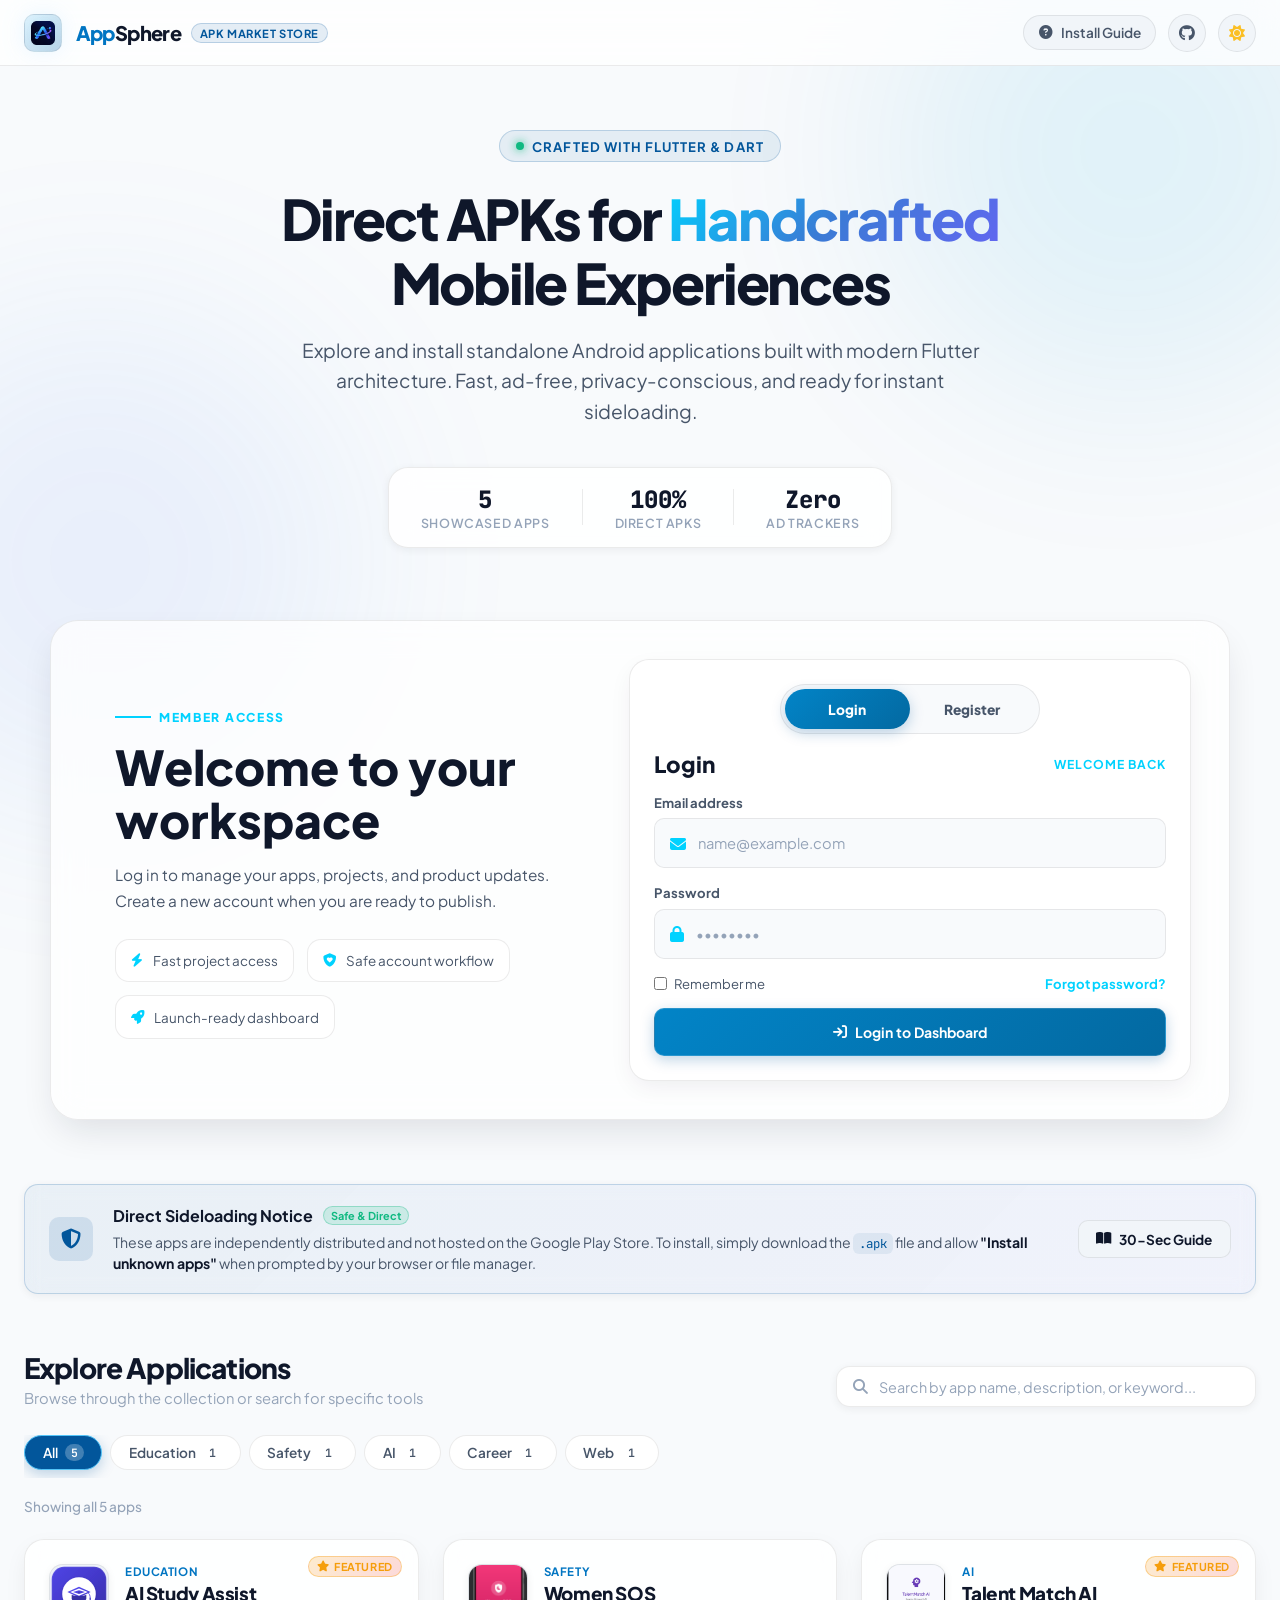
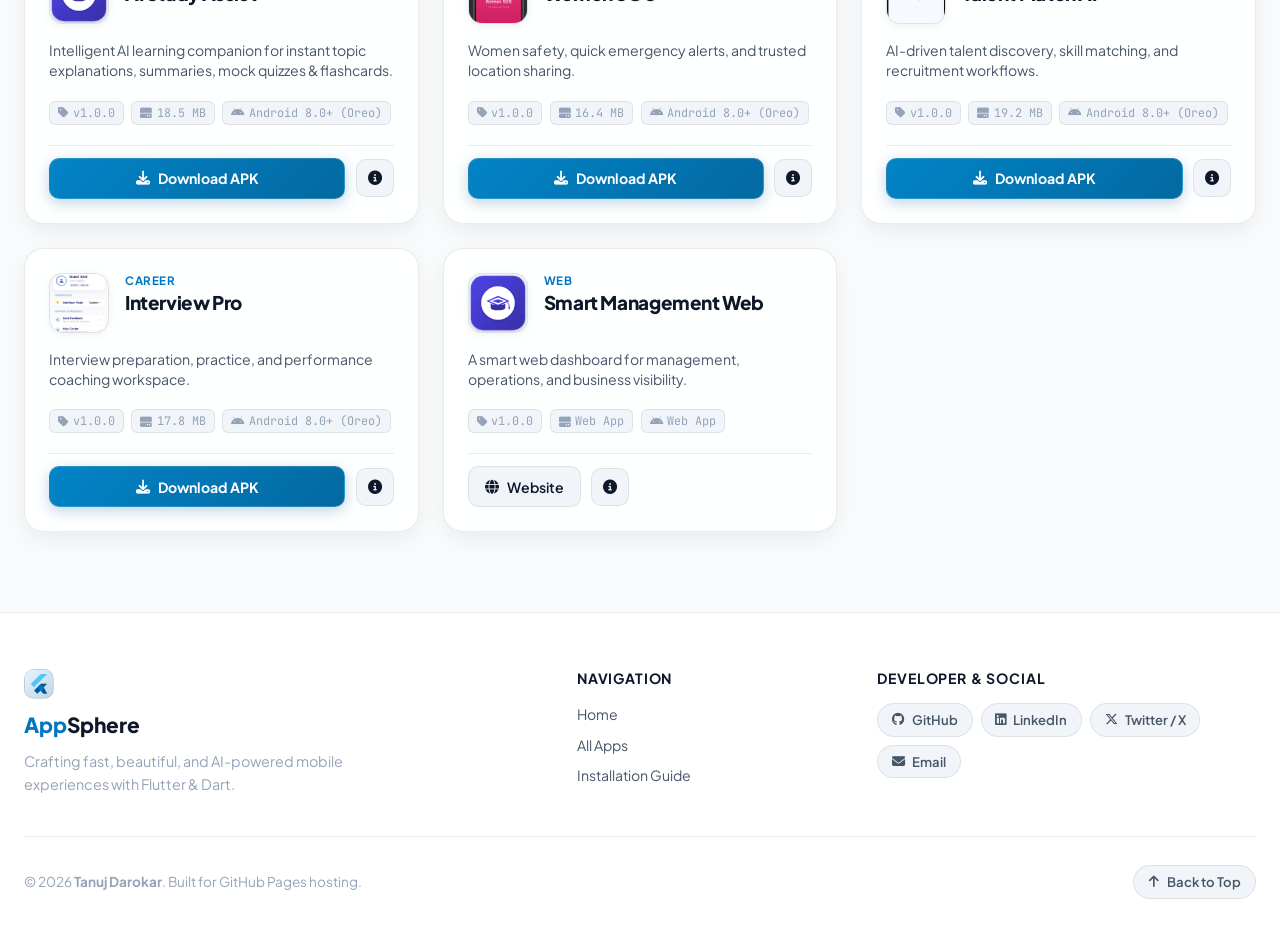
==== index.html @ fa67ffd8 "updating my website logo" ====
<!DOCTYPE html>
<html lang="en" data-theme="dark">

<head>
  <meta charset="UTF-8">
  <meta name="viewport" content="width=device-width, initial-scale=1.0">

  <!-- Primary SEO Meta Tags -->
  <title>AppSphere — Independent Flutter Apps &amp; APK Showcase</title>
  <meta name="title" content="AppSphere — Independent Flutter Apps &amp; APK Showcase">
  <meta name="description"
    content="Discover and download high-quality, open-source and independent Flutter apps for Android. Direct APK releases, feature overviews, and changelogs.">
  <meta name="keywords"
    content="Flutter, Android APK, Flutter Apps, Direct APK Download, Mobile App Showcase, Open Source Flutter">
  <meta name="author" content="AppSphere">

  <!-- Open Graph / Social Sharing -->
  <meta property="og:type" content="website">
  <meta property="og:title" content="AppSphere — Independent Flutter Apps &amp; APK Showcase">
  <meta property="og:description" content="Download direct APK releases of innovative Flutter mobile apps.">
  <meta property="og:image"
    content="https://images.unsplash.com/photo-1551650975-87deedd944c3?w=1200&auto=format&fit=crop&q=80">
  <meta property="twitter:card" content="summary_large_image">

  <!-- Google Fonts: Plus Jakarta Sans & JetBrains Mono -->
  <link rel="preconnect" href="https://fonts.googleapis.com">
  <link rel="preconnect" href="https://fonts.gstatic.com" crossorigin>
  <link
    href="https://fonts.googleapis.com/css2?family=JetBrains+Mono:wght@400;500;600&family=Plus+Jakarta+Sans:wght@400;500;600;700;800&display=swap"
    rel="stylesheet">

  <!-- Font Awesome Icons for polished visuals -->
  <link rel="stylesheet" href="https://cdnjs.cloudflare.com/ajax/libs/font-awesome/6.5.1/css/all.min.css"
    integrity="sha512-DTOQO9RWCH3ppGqcWaEA1BIZOC6xxalwEsw9c2QQeAIftl+Vegovlnee1c9QX4TctnWMn13TZye+giMm8e2LwA=="
    crossorigin="anonymous" referrerpolicy="no-referrer">

  <link rel="stylesheet" href="style.css">
</head>

<body>
  <!-- Decorative background mesh gradients -->
  <div class="ambient-glow glow-1" aria-hidden="true"></div>
  <div class="ambient-glow glow-2" aria-hidden="true"></div>

  <!-- Header / Navigation Bar -->
  <header class="site-header" id="site-header">
    <div class="header-container">
      <a href="#" class="brand-logo" aria-label="AppSphere Home">
        <div class="logo-icon-wrap">
          <img src="assets/logo/hosting_website_logo.png" alt="AppSphere Logo" class="brand-logo-img" onerror="this.onerror=null;this.src='https://images.unsplash.com/photo-1551650975-87deedd944c3?w=160&auto=format&fit=crop&q=80';">
        </div>
        <div class="brand-text">
          <span class="brand-title"><span class="brand-accent">App</span>Sphere</span>
          <span class="brand-badge">APK Market Store</span>
        </div>
      </a>

      <div class="header-actions">
        <button type="button" id="install-guide-btn" class="nav-action-btn" title="How to install APKs">
          <i class="fa-solid fa-circle-question"></i>
          <span class="btn-text">Install Guide</span>
        </button>

        <a id="github-header-link" href="https://github.com" target="_blank" rel="noopener noreferrer"
          class="nav-icon-btn" title="GitHub Profile" aria-label="GitHub profile">
          <span class="sr-only">GitHub profile</span>
          <i class="fa-brands fa-github"></i>
        </a>

        <button type="button" id="theme-toggle" class="theme-toggle-btn" aria-label="Toggle Dark/Light Mode" title="Toggle Theme">
          <i class="fa-solid fa-moon moon-icon"></i>
          <i class="fa-solid fa-sun sun-icon"></i>
        </button>
      </div>
    </div>
  </header>

  <main>
    <!-- Hero Section -->
    <section class="hero-section" id="hero">
      <div class="hero-content">
        <div class="hero-tag">
          <span class="pulse-dot"></span>
          <span>Crafted with Flutter &amp; Dart</span>
        </div>
        <h1 class="hero-title">
          Direct APKs for <span class="gradient-text">Handcrafted</span> Mobile Experiences
        </h1>
        <p class="hero-subtitle">
          Explore and install standalone Android applications built with modern Flutter architecture. Fast, ad-free,
          privacy-conscious, and ready for instant sideloading.
        </p>

        <!-- Quick Stats Bar -->
        <div class="hero-stats">
          <div class="stat-card">
            <span class="stat-value" id="stat-apps-count">0</span>
            <span class="stat-label">Showcased Apps</span>
          </div>
          <div class="stat-divider"></div>
          <div class="stat-card">
            <span class="stat-value">100%</span>
            <span class="stat-label">Direct APKs</span>
          </div>
          <div class="stat-divider"></div>
          <div class="stat-card">
            <span class="stat-value">Zero</span>
            <span class="stat-label">Ad Trackers</span>
          </div>
        </div>
      </div>
    </section>

    <!-- Login / Register Auth Panel -->
    <section class="auth-section" id="auth-panel">
      <div class="auth-container">
        <div class="auth-intro">
          <span class="auth-kicker">Member Access</span>
          <h2 class="auth-title">Welcome to your workspace</h2>
          <p class="auth-copy">Log in to manage your apps, projects, and product updates. Create a new account when you are ready to publish.</p>

          <div class="auth-feature-list">
            <div class="auth-feature-item">
              <i class="fa-solid fa-bolt"></i>
              <span>Fast project access</span>
            </div>
            <div class="auth-feature-item">
              <i class="fa-solid fa-shield-heart"></i>
              <span>Safe account workflow</span>
            </div>
            <div class="auth-feature-item">
              <i class="fa-solid fa-rocket"></i>
              <span>Launch-ready dashboard</span>
            </div>
          </div>
        </div>

        <div class="auth-card">
          <div class="auth-card-head">
            <div class="auth-switch" id="auth-switch">
              <span class="auth-switch-slider" id="auth-switch-slider"></span>
              <button type="button" class="auth-switch-btn active" id="login-switch" data-auth-mode="login">
                <span>Login</span>
              </button>
              <button type="button" class="auth-switch-btn" id="register-switch" data-auth-mode="register">
                <span>Register</span>
              </button>
            </div>
          </div>

          <div class="auth-form-stage">
            <form class="auth-form active" id="login-form">
              <div class="auth-form-title-row">
                <h3 class="auth-form-title">Login</h3>
                <span class="auth-small-label">Welcome back</span>
              </div>

              <div class="auth-field-group">
                <label class="auth-label" for="login-email">Email address</label>
                <div class="auth-input-wrap">
                  <i class="fa-solid fa-envelope"></i>
                  <input type="email" id="login-email" class="auth-input" placeholder="name@example.com" required>
                </div>
              </div>

              <div class="auth-field-group">
                <label class="auth-label" for="login-password">Password</label>
                <div class="auth-input-wrap">
                  <i class="fa-solid fa-lock"></i>
                  <input type="password" id="login-password" class="auth-input" placeholder="••••••••" required>
                </div>
              </div>

              <div class="auth-options-row">
                <label class="auth-check">
                  <input type="checkbox">
                  <span>Remember me</span>
                </label>
                <a href="#" class="auth-link">Forgot password?</a>
              </div>

              <button type="button" class="btn-primary auth-submit-btn">
                <i class="fa-solid fa-arrow-right-to-bracket"></i>
                <span>Login to Dashboard</span>
              </button>
            </form>

            <form class="auth-form" id="register-form">
              <div class="auth-form-title-row">
                <h3 class="auth-form-title">Create account</h3>
                <span class="auth-small-label">Start free</span>
              </div>

              <div class="auth-field-group">
                <label class="auth-label" for="register-name">Full name</label>
                <div class="auth-input-wrap">
                  <i class="fa-solid fa-user"></i>
                  <input type="text" id="register-name" class="auth-input" placeholder="Your name" required>
                </div>
              </div>

              <div class="auth-field-group">
                <label class="auth-label" for="register-email">Email address</label>
                <div class="auth-input-wrap">
                  <i class="fa-solid fa-envelope"></i>
                  <input type="email" id="register-email" class="auth-input" placeholder="name@example.com" required>
                </div>
              </div>

              <div class="auth-field-group">
                <label class="auth-label" for="register-password">Password</label>
                <div class="auth-input-wrap">
                  <i class="fa-solid fa-lock"></i>
                  <input type="password" id="register-password" class="auth-input" placeholder="Create a password" required>
                </div>
              </div>

              <div class="auth-options-row">
                <label class="auth-check">
                  <input type="checkbox">
                  <span>I agree to terms</span>
                </label>
              </div>

              <button type="button" class="btn-primary auth-submit-btn">
                <i class="fa-solid fa-user-plus"></i>
                <span>Create Account</span>
              </button>
            </form>
          </div>
        </div>
      </div>
    </section>

    <!-- Prominent Sideloading Notice Banner -->
    <section class="banner-section" aria-label="APK Sideloading Notice">
      <div class="sideload-banner">
        <div class="banner-icon-box">
          <i class="fa-solid fa-shield-halved"></i>
        </div>
        <div class="banner-content">
          <div class="banner-header">
            <h2 class="banner-title">Direct Sideloading Notice</h2>
            <span class="banner-badge">Safe &amp; Direct</span>
          </div>
          <p class="banner-desc">
            These apps are independently distributed and not hosted on the Google Play Store. To install, simply
            download the <code>.apk</code> file and allow <strong>"Install unknown apps"</strong> when prompted by your
            browser or file manager.
          </p>
        </div>
        <div class="banner-actions">
          <button type="button" id="banner-guide-trigger" class="banner-cta-btn">
            <i class="fa-solid fa-book-open"></i>
            <span>30-Sec Guide</span>
          </button>
        </div>
      </div>
    </section>

    <!-- Showcase Catalog & Search Filters -->
    <section class="catalog-section" id="apps-catalog">
      <div class="catalog-header">
        <div class="section-headline">
          <h2 class="section-title">Explore Applications</h2>
          <p class="section-subtitle">Browse through the collection or search for specific tools</p>
        </div>

        <!-- Search & Control Bar -->
        <div class="catalog-controls">
          <div class="search-input-wrapper">
            <i class="fa-solid fa-magnifying-glass search-icon"></i>
            <input type="text" id="app-search-input" placeholder="Search by app name, description, or keyword..."
              autocomplete="off" aria-label="Search apps">
            <button type="button" id="clear-search-btn" class="clear-search-btn hidden" aria-label="Clear search">
              <i class="fa-solid fa-xmark"></i>
            </button>
          </div>
        </div>
      </div>

      <!-- Category Filter Tabs -->
      <div class="category-tabs-wrapper">
        <div class="category-tabs" id="category-tabs" role="tablist">
          <!-- Rendered dynamically by script.js -->
        </div>
      </div>

      <!-- Results Count Status -->
      <div class="results-meta">
        <span id="results-count-text">Showing all apps</span>
      </div>

      <!-- Apps Grid Container -->
      <section class="apps-grid" id="apps-grid" aria-label="Apps collection" aria-live="polite">
        <!-- Rendered dynamically by script.js from APPS_DATA -->
      </section>

      <!-- Empty State Container -->
      <div class="empty-state hidden" id="empty-state">
        <div class="empty-icon-wrap">
          <i class="fa-solid fa-box-open"></i>
        </div>
        <h3 class="empty-title">No matching apps found</h3>
        <p class="empty-desc">We couldn't find any app matching your search or active filter.</p>
        <button type="button" id="reset-filters-btn" class="btn-secondary">
          <i class="fa-solid fa-rotate-left"></i>
          <span>Reset All Filters</span>
        </button>
      </div>
    </section>
  </main>

  <!-- App Detail Modal Window -->
  <div class="modal-overlay hidden" id="app-detail-modal" role="dialog" aria-modal="true"
    aria-labelledby="modal-app-name">
    <div class="modal-backdrop" id="modal-backdrop"></div>
    <div class="modal-dialog">
      <button type="button" class="modal-close-btn" id="modal-close-btn" aria-label="Close details modal">
        <i class="fa-solid fa-xmark"></i>
      </button>

      <div class="modal-body-scroll">
        <!-- Modal App Header -->
        <div class="modal-header-hero">
          <div class="modal-icon-wrap">
            <img id="modal-app-icon" src="https://images.unsplash.com/photo-1551650975-87deedd944c3?w=160&auto=format&fit=crop&q=80" alt="App Icon" class="modal-app-img" loading="lazy">
          </div>
          <div class="modal-header-details">
            <div class="modal-badge-row">
              <span class="badge-category" id="modal-app-category">Productivity</span>
              <span class="badge-version" id="modal-app-version">v1.0.0</span>
            </div>
            <h2 class="modal-app-title" id="modal-app-name">App Title</h2>
            <p class="modal-app-tagline" id="modal-app-tagline">Short tagline here</p>

            <!-- Quick Action Buttons in Modal Header -->
            <div class="modal-header-actions">
              <a href="#" id="modal-download-btn" class="btn-primary" download>
                <i class="fa-solid fa-download"></i>
                <span>Download APK</span>
                <span class="btn-subtext" id="modal-download-size">24.5 MB</span>
              </a>
              <a href="#" id="modal-website-btn" target="_blank" rel="noopener noreferrer"
                class="btn-secondary modal-website-link hidden" aria-label="Open project website">
                <i class="fa-solid fa-globe"></i>
                <span>Website</span>
              </a>
              <a href="#" id="modal-github-btn" target="_blank" rel="noopener noreferrer"
                class="btn-secondary modal-repo-link" aria-label="Open source code repository">
                <i class="fa-brands fa-github"></i>
                <span>Source Code</span>
              </a>
            </div>
          </div>
        </div>

        <!-- App Metadata Pills Row -->
        <div class="metadata-grid">
          <div class="meta-item">
            <span class="meta-icon"><i class="fa-regular fa-calendar-check"></i></span>
            <div>
              <div class="meta-label">Updated</div>
              <div class="meta-val" id="modal-meta-date">-</div>
            </div>
          </div>
          <div class="meta-item">
            <span class="meta-icon"><i class="fa-solid fa-hard-drive"></i></span>
            <div>
              <div class="meta-label">File Size</div>
              <div class="meta-val" id="modal-meta-size">-</div>
            </div>
          </div>
          <div class="meta-item">
            <span class="meta-icon"><i class="fa-brands fa-android"></i></span>
            <div>
              <div class="meta-label">Compatibility</div>
              <div class="meta-val" id="modal-meta-android">Android 8.0+</div>
            </div>
          </div>
          <div class="meta-item">
            <span class="meta-icon"><i class="fa-solid fa-code-branch"></i></span>
            <div>
              <div class="meta-label">Framework</div>
              <div class="meta-val">Flutter 3.x</div>
            </div>
          </div>
        </div>

        <!-- Screenshots Gallery Carousel -->
        <div class="modal-section" id="screenshots-section">
          <div class="modal-section-header">
            <h3 class="modal-section-title"><i class="fa-solid fa-images"></i> Screenshots</h3>
            <span class="section-hint">Click on any screenshot to expand</span>
          </div>

          <div class="screenshot-gallery-container">
            <div class="screenshot-track" id="modal-screenshots-track">
              <!-- Screenshots rendered dynamically -->
            </div>
          </div>
        </div>

        <!-- Detailed Description -->
        <div class="modal-section">
          <h3 class="modal-section-title"><i class="fa-solid fa-align-left"></i> About This App</h3>
          <p class="modal-description-text" id="modal-app-description">
            Full description goes here...
          </p>
        </div>

        <!-- Key Features List -->
        <div class="modal-section">
          <h3 class="modal-section-title"><i class="fa-solid fa-wand-magic-sparkles"></i> Key Highlights</h3>
          <ul class="features-list" id="modal-features-list">
            <!-- Rendered dynamically -->
          </ul>
        </div>

        <!-- Changelog Section -->
        <div class="modal-section" id="changelog-section">
          <h3 class="modal-section-title"><i class="fa-solid fa-clock-rotate-left"></i> What's New</h3>
          <ul class="changelog-list" id="modal-changelog-list">
            <!-- Rendered dynamically -->
          </ul>
        </div>
      </div>

      <!-- Modal Footer -->
      <div class="modal-dialog-footer">
        <div class="modal-footer-note">
          <i class="fa-solid fa-circle-info"></i>
          <span>Direct APK from verified build source</span>
        </div>
        <div class="modal-footer-btns">
          <button type="button" class="btn-secondary modal-close-trigger" id="modal-bottom-close-btn">Close</button>
          <a href="#" id="modal-footer-website-btn" target="_blank" rel="noopener noreferrer"
            class="btn-secondary modal-footer-website-link hidden" aria-label="Open project website">
            <i class="fa-solid fa-globe"></i>
            <span>Website</span>
          </a>
          <a href="#" id="modal-footer-download-btn" class="btn-primary" download>
            <i class="fa-solid fa-download"></i>
            <span>Download APK</span>
          </a>
        </div>
      </div>
    </div>
  </div>

  <!-- Sideloading / APK Installation Guide Modal -->
  <div class="modal-overlay hidden" id="guide-modal" role="dialog" aria-modal="true" aria-labelledby="guide-title">
    <div class="modal-backdrop" id="guide-backdrop"></div>
    <div class="modal-dialog guide-dialog">
      <button type="button" class="modal-close-btn" id="guide-close-btn" aria-label="Close guide modal">
        <i class="fa-solid fa-xmark"></i>
      </button>

      <div class="modal-body-scroll">
        <div class="guide-header">
          <div class="guide-icon-badge">
            <i class="fa-brands fa-android"></i>
          </div>
          <h2 id="guide-title" class="guide-title">How to Install Android APKs</h2>
          <p class="guide-subtitle">A simple 3-step guide to installing independent apps on your Android phone or
            tablet.</p>
        </div>

        <div class="steps-container">
          <!-- Step 1 -->
          <div class="step-card">
            <div class="step-num">1</div>
            <div class="step-details">
              <h3 class="step-heading">Download the APK file</h3>
              <p class="step-body">
                Click any <strong>"Download APK"</strong> button on this site. Your browser (Chrome, Samsung Internet,
                Firefox, etc.) will start saving the <code>.apk</code> package to your Downloads folder.
              </p>
            </div>
          </div>

          <!-- Step 2 -->
          <div class="step-card">
            <div class="step-num">2</div>
            <div class="step-details">
              <h3 class="step-heading">Enable "Install Unknown Apps"</h3>
              <p class="step-body">
                When opening the downloaded file, Android may display a security prompt: <em>"For your security, your
                  phone is not allowed to install unknown apps from this source."</em>
              </p>
              <div class="step-tip">
                <i class="fa-solid fa-lightbulb"></i>
                <span>Tap <strong>Settings</strong> on the prompt &amp; toggle <strong>"Allow from this source"</strong> to
                  ON.</span>
              </div>
            </div>
          </div>

          <!-- Step 3 -->
          <div class="step-card">
            <div class="step-num">3</div>
            <div class="step-details">
              <h3 class="step-heading">Tap "Install" &amp; Launch</h3>
              <p class="step-body">
                Press your back button to return to the installer dialog and tap <strong>Install</strong>. Once
                completed, tap <strong>Open</strong> to start using your new Flutter app!
              </p>
            </div>
          </div>
        </div>

        <div class="guide-faq">
          <div class="faq-item">
            <div class="faq-q"><i class="fa-solid fa-shield-check"></i> Is it safe to install these APKs?</div>
            <div class="faq-a">Yes. These APKs are compiled directly from source code repositories with standard
              debug/release Android signatures and contain zero spyware or malicious code.</div>
          </div>
          <div class="faq-item">
            <div class="faq-q"><i class="fa-solid fa-rotate"></i> How do I update to newer versions?</div>
            <div class="faq-a">Simply download the updated APK from this site and install it over the previous version.
              Your app data and settings will be preserved automatically.</div>
          </div>
        </div>
      </div>

      <div class="modal-dialog-footer">
        <button type="button" class="btn-primary full-width" id="guide-got-it-btn">
          <span>Got it, let's explore apps!</span>
        </button>
      </div>
    </div>
  </div>

  <!-- Lightbox Viewer for Full-res Screenshot Zoom -->
  <div class="lightbox-overlay hidden" id="lightbox-viewer" role="dialog" aria-modal="true"
    aria-label="Screenshot lightbox">
    <div class="lightbox-backdrop" id="lightbox-backdrop"></div>
    <button type="button" class="lightbox-close-btn" id="lightbox-close-btn" aria-label="Close screenshot preview">
      <i class="fa-solid fa-xmark"></i>
    </button>
    <div class="lightbox-content">
      <img id="lightbox-img" src="https://images.unsplash.com/photo-1551650975-87deedd944c3?w=800&auto=format&fit=crop&q=80" alt="Screenshot expanded view">
    </div>
  </div>

  <!-- Toast Notification Container -->
  <div class="toast-container" id="toast-container" aria-live="polite"></div>

  <!-- Footer Section -->
  <footer class="site-footer">
    <div class="footer-container">
      <div class="footer-main">
        <div class="footer-brand">
          <div class="logo-icon-wrap sm">
            <svg class="flutter-logo-svg" viewBox="0 0 166 202" fill="none" xmlns="http://www.w3.org/2000/svg">
              <path d="M102.2 0L0 102.2L31.6 133.8L165.4 0H102.2Z" fill="#54C5F8" />
              <path d="M102.2 99.4L33.7 167.9L65.3 199.5L133.8 131L165.4 99.4H102.2Z" fill="#02569B" />
              <path d="M65.3 135.6L100.9 171.2L133.8 138.3L99.4 103.9L65.3 135.6Z" fill="#0175C2" />
              <path d="M133.8 138.3L100.9 171.2L128.8 199.1H165.4L133.8 138.3Z" fill="#02569B" />
            </svg>
          </div>
          <span class="footer-brand-title"><span class="brand-accent">App</span>Sphere</span>
          <p class="footer-tagline" id="footer-author-bio">
            Independent mobile applications built with Flutter, Dart, and love for smooth UI.
          </p>
        </div>

        <div class="footer-links-group">
          <h4 class="footer-group-title">Navigation</h4>
          <ul class="footer-nav-list">
            <li><a href="#hero">Home</a></li>
            <li><a href="#apps-catalog">All Apps</a></li>
            <li><a href="javascript:void(0)" id="footer-guide-link">Installation Guide</a></li>
          </ul>
        </div>

        <div class="footer-links-group">
          <h4 class="footer-group-title">Developer &amp; Social</h4>
          <div class="social-pills" id="social-pills">
            <a href="https://github.com" target="_blank" rel="noopener noreferrer" class="social-pill"
              id="footer-gh-link">
              <i class="fa-brands fa-github"></i>
              <span>GitHub</span>
            </a>
            <a href="https://linkedin.com" target="_blank" rel="noopener noreferrer" class="social-pill"
              id="footer-li-link">
              <i class="fa-brands fa-linkedin"></i>
              <span>LinkedIn</span>
            </a>
            <a href="https://x.com" target="_blank" rel="noopener noreferrer" class="social-pill" id="footer-tw-link">
              <i class="fa-brands fa-x-twitter"></i>
              <span>Twitter / X</span>
            </a>
            <a href="mailto:hello@flutterstudio.dev" class="social-pill" id="footer-mail-link">
              <i class="fa-solid fa-envelope"></i>
              <span>Email</span>
            </a>
          </div>
        </div>
      </div>

      <div class="footer-bottom">
        <div class="footer-copy">
          <p>&copy; <span id="current-year">2026</span> <strong id="footer-author-name">AppSphere</strong>. Built
            for GitHub Pages hosting.</p>
        </div>
        <button type="button" id="back-to-top-btn" class="back-to-top-btn" aria-label="Back to top">
          <i class="fa-solid fa-arrow-up"></i>
          <span>Back to Top</span>
        </button>
      </div>
    </div>
  </footer>

  <!-- Scripts -->
  <script src="apps-data.js"></script>
  <script src="script.js"></script>
</body>

</html>
---- style.css ----
/* ==========================================================================
   FLUTTER HUB — CSS DESIGN SYSTEM & STYLESHEET
   ========================================================================== */

/* --------------------------------------------------------------------------
   1. CSS Custom Properties & Theming Tokens
   -------------------------------------------------------------------------- */
:root {
  /* Color Palette - Dark Mode (Default) */
  --bg-primary: #0b0f19;
  --bg-secondary: #111827;
  --bg-tertiary: #1e293b;
  --bg-card: rgba(17, 24, 39, 0.75);
  --bg-card-hover: rgba(30, 41, 59, 0.85);
  --bg-glass: rgba(15, 23, 42, 0.65);
  --border-subtle: rgba(255, 255, 255, 0.08);
  --border-focus: rgba(84, 197, 248, 0.5);
  --border-card: rgba(255, 255, 255, 0.1);

  --text-primary: #f8fafc;
  --text-secondary: #94a3b8;
  --text-muted: #64748b;
  --text-inverse: #0b0f19;

  /* Flutter & Tech Accent Colors */
  --flutter-blue: #02569b;
  --flutter-sky: #54c5f8;
  --flutter-cyan: #0175c2;
  --accent-cyan: #00d2ff;
  --accent-indigo: #6366f1;
  --accent-emerald: #10b981;
  --accent-amber: #f59e0b;

  --gradient-accent: linear-gradient(135deg, #00d2ff 0%, #3a7bd5 50%, #6366f1 100%);
  --gradient-card-glow: linear-gradient(135deg, rgba(84, 197, 248, 0.15) 0%, transparent 60%);
  --gradient-btn: linear-gradient(135deg, #0284c7 0%, #0369a1 100%);
  --gradient-btn-hover: linear-gradient(135deg, #0369a1 0%, #075985 100%);

  /* UI Measurements & Radii */
  --radius-xs: 6px;
  --radius-sm: 10px;
  --radius-md: 14px;
  --radius-lg: 20px;
  --radius-xl: 28px;
  --radius-full: 9999px;

  /* Shadows */
  --shadow-sm: 0 2px 8px rgba(0, 0, 0, 0.25);
  --shadow-md: 0 8px 24px -4px rgba(0, 0, 0, 0.35);
  --shadow-lg: 0 16px 40px -8px rgba(0, 0, 0, 0.5);
  --shadow-glow: 0 0 30px rgba(0, 210, 255, 0.25);
  --shadow-btn: 0 4px 14px rgba(2, 132, 199, 0.35);

  /* Transitions */
  --transition-fast: 0.18s ease;
  --transition-normal: 0.28s cubic-bezier(0.4, 0, 0.2, 1);
  --transition-spring: 0.45s cubic-bezier(0.175, 0.885, 0.32, 1.275);

  /* Fonts */
  --font-main: 'Plus Jakarta Sans', system-ui, -apple-system, sans-serif;
  --font-mono: 'JetBrains Mono', monospace;
}

/* Light Theme Overrides */
[data-theme="light"] {
  --bg-primary: #f8fafc;
  --bg-secondary: #ffffff;
  --bg-tertiary: #f1f5f9;
  --bg-card: rgba(255, 255, 255, 0.85);
  --bg-card-hover: rgba(255, 255, 255, 0.98);
  --bg-glass: rgba(255, 255, 255, 0.75);
  --border-subtle: rgba(0, 0, 0, 0.08);
  --border-focus: rgba(2, 86, 155, 0.4);
  --border-card: rgba(0, 0, 0, 0.08);

  --text-primary: #0f172a;
  --text-secondary: #475569;
  --text-muted: #94a3b8;
  --text-inverse: #ffffff;

  --shadow-sm: 0 2px 8px rgba(15, 23, 42, 0.06);
  --shadow-md: 0 8px 24px -4px rgba(15, 23, 42, 0.08);
  --shadow-lg: 0 16px 36px -8px rgba(15, 23, 42, 0.12);
  --shadow-glow: 0 0 25px rgba(2, 86, 155, 0.15);
  --shadow-btn: 0 4px 14px rgba(2, 86, 155, 0.25);
}

/* --------------------------------------------------------------------------
   2. Reset & Global Base
   -------------------------------------------------------------------------- */
*, *::before, *::after {
  box-sizing: border-box;
  margin: 0;
  padding: 0;
}

html {
  font-family: var(--font-main);
  background-color: var(--bg-primary);
  color: var(--text-primary);
  scroll-behavior: smooth;
  -webkit-font-smoothing: antialiased;
  -moz-osx-font-smoothing: grayscale;
}

.brand-logo-img {
  width: 48px;
  height: 48px;
  object-fit: contain;
  border-radius: var(--radius-sm);
  display: block;
  filter: drop-shadow(0 0 14px rgba(84, 197, 248, 0.35));
}

body {
  min-height: 100vh;
  display: flex;
  flex-direction: column;
  overflow-x: hidden;
  position: relative;
  transition: background-color var(--transition-normal), color var(--transition-normal);
}

.auth-section {
  position: relative;
  z-index: 1;
  padding: 2rem 1.5rem 4rem;
}

.auth-container {
  max-width: 1180px;
  margin: 0 auto;
  display: grid;
  grid-template-columns: minmax(340px, 0.95fr) minmax(430px, 1.05fr);
  align-items: center;
  gap: 2rem;
  background: var(--bg-glass);
  border: 1px solid var(--border-card);
  border-radius: var(--radius-xl);
  padding: clamp(1.5rem, 3vw, 2.5rem);
  box-shadow: var(--shadow-lg);
  backdrop-filter: blur(16px);
}

.auth-intro {
  padding: clamp(1rem, 2vw, 2rem);
}

.auth-kicker {
  display: inline-flex;
  align-items: center;
  gap: 0.5rem;
  font-size: 0.76rem;
  font-weight: 800;
  color: var(--accent-cyan);
  letter-spacing: 0.14em;
  text-transform: uppercase;
}

.auth-kicker::before {
  content: "";
  width: 36px;
  height: 2px;
  background: var(--accent-cyan);
}

.auth-title {
  margin-top: 1rem;
  font-size: clamp(2rem, 4vw, 3rem);
  line-height: 1.1;
  color: var(--text-primary);
  font-weight: 800;
}

.auth-copy {
  margin-top: 1rem;
  color: var(--text-secondary);
  line-height: 1.7;
  font-size: 0.96rem;
}

.auth-feature-list {
  display: flex;
  flex-wrap: wrap;
  gap: 0.8rem;
  margin-top: 1.5rem;
}

.auth-feature-item {
  display: flex;
  align-items: center;
  gap: 0.6rem;
  padding: 0.78rem 0.95rem;
  border-radius: var(--radius-md);
  background: var(--bg-secondary);
  border: 1px solid var(--border-card);
  color: var(--text-secondary);
  font-size: 0.84rem;
}

.auth-feature-item i {
  color: var(--accent-cyan);
}

.auth-card {
  background: var(--bg-secondary);
  border: 1px solid var(--border-card);
  border-radius: var(--radius-lg);
  padding: 1.5rem;
  box-shadow: var(--shadow-md);
}

.auth-card-head {
  display: flex;
  justify-content: center;
  align-items: center;
}

.auth-switch {
  position: relative;
  width: min(260px, 100%);
  background: var(--bg-primary);
  border-radius: var(--radius-full);
  border: 1px solid var(--border-card);
  display: flex;
  align-items: center;
  padding: 4px;
  min-height: 48px;
}

.auth-switch-slider {
  position: absolute;
  left: 4px;
  top: 4px;
  width: calc(50% - 4px);
  height: calc(100% - 8px);
  border-radius: var(--radius-full);
  background: var(--gradient-btn);
  box-shadow: var(--shadow-btn);
  transition: transform var(--transition-spring);
}

.auth-switch-btn {
  position: relative;
  z-index: 2;
  width: 50%;
  height: 40px;
  border: none;
  background: transparent;
  color: var(--text-secondary);
  font-family: var(--font-main);
  font-weight: 800;
  font-size: 0.86rem;
  cursor: pointer;
  transition: color var(--transition-fast);
}

.auth-switch-btn.active {
  color: var(--text-inverse);
}

.auth-switch-btn span {
  pointer-events: none;
}

.auth-form-stage {
  position: relative;
  margin-top: 1rem;
}

.auth-form {
  display: none;
  animation: authFormRise 0.32s ease forwards;
}

.auth-form.active {
  display: flex;
  flex-direction: column;
  gap: 1rem;
}

.auth-form-title-row {
  display: flex;
  align-items: center;
  justify-content: space-between;
  gap: 1rem;
}

.auth-form-title {
  color: var(--text-primary);
  font-size: 1.4rem;
  font-weight: 800;
}

.auth-small-label {
  color: var(--accent-cyan);
  font-size: 0.76rem;
  font-weight: 700;
  letter-spacing: 0.08em;
  text-transform: uppercase;
}

.auth-field-group {
  display: flex;
  flex-direction: column;
  gap: 0.45rem;
}

.auth-label {
  color: var(--text-secondary);
  font-size: 0.82rem;
  font-weight: 700;
}

.auth-input-wrap {
  display: flex;
  align-items: center;
  gap: 0.7rem;
  min-height: 50px;
  background: var(--bg-primary);
  color: var(--text-secondary);
  border: 1px solid var(--border-card);
  border-radius: var(--radius-sm);
  padding: 0 0.95rem;
  transition: border-color var(--transition-normal), box-shadow var(--transition-normal), transform var(--transition-fast);
}

.auth-input-wrap:focus-within {
  border-color: var(--border-focus);
  box-shadow: var(--shadow-glow);
}

.auth-input-wrap i {
  color: var(--accent-cyan);
}

.auth-input {
  width: 100%;
  height: 48px;
  background: transparent;
  border: none;
  outline: none;
  color: var(--text-primary);
  font-family: var(--font-main);
  font-size: 0.92rem;
}

.auth-input::placeholder {
  color: var(--text-muted);
}

.auth-options-row {
  display: flex;
  align-items: center;
  justify-content: space-between;
  gap: 1rem;
  color: var(--text-secondary);
  font-size: 0.82rem;
}

.auth-check {
  display: flex;
  align-items: center;
  gap: 0.45rem;
  color: var(--text-secondary);
}

.auth-check input {
  accent-color: var(--accent-cyan);
}

.auth-link {
  color: var(--accent-cyan);
  text-decoration: none;
  font-weight: 700;
}

.auth-link:hover {
  color: var(--flutter-sky);
}

.auth-submit-btn {
  width: 100%;
  justify-content: center;
  gap: 0.7rem;
  min-height: 48px;
}

@keyframes authFormRise {
  from {
    opacity: 0;
    transform: translateY(12px);
  }
  to {
    opacity: 1;
    transform: translateY(0);
  }
}

/* Ambient Background Lights */
.ambient-glow {
  position: fixed;
  width: 500px;
  height: 500px;
  border-radius: 50%;
  pointer-events: none;
  z-index: 0;
  opacity: 0.18;
  filter: blur(100px);
  transition: opacity var(--transition-normal);
}

.glow-1 {
  top: -100px;
  right: -100px;
  background: radial-gradient(circle, var(--accent-cyan), var(--flutter-blue));
}

.glow-2 {
  bottom: 10%;
  left: -150px;
  background: radial-gradient(circle, var(--accent-indigo), var(--flutter-sky));
}

[data-theme="light"] .ambient-glow {
  opacity: 0.09;
}

/* Typography Helpers */
a {
  color: inherit;
  text-decoration: none;
}

button, input {
  font-family: inherit;
  border: none;
  outline: none;
  background: none;
}

button {
  cursor: pointer;
}

img {
  max-width: 100%;
  height: auto;
  display: block;
}

code {
  font-family: var(--font-mono);
  background: rgba(84, 197, 248, 0.12);
  color: var(--flutter-sky);
  padding: 2px 6px;
  border-radius: var(--radius-xs);
  font-size: 0.88em;
}

[data-theme="light"] code {
  color: var(--flutter-blue);
  background: rgba(2, 86, 155, 0.08);
}

.gradient-text {
  background: var(--gradient-accent);
  -webkit-background-clip: text;
  -webkit-text-fill-color: transparent;
  background-clip: text;
}

.hidden {
  display: none !important;
}

/* --------------------------------------------------------------------------
   3. Header & Navigation Bar
   -------------------------------------------------------------------------- */
.site-header {
  position: sticky;
  top: 0;
  z-index: 100;
  background: var(--bg-glass);
  -webkit-backdrop-filter: blur(16px);
  backdrop-filter: blur(16px);
  border-bottom: 1px solid var(--border-subtle);
  transition: all var(--transition-normal);
}

.site-header.scrolled {
  box-shadow: var(--shadow-sm);
  background: var(--bg-card);
}

.header-container {
  max-width: 1280px;
  margin: 0 auto;
  padding: 0.85rem 1.5rem;
  display: flex;
  align-items: center;
  justify-content: space-between;
}

.brand-logo {
  display: flex;
  align-items: center;
  gap: 0.85rem;
  transition: transform var(--transition-fast);
}

.brand-logo:hover {
  transform: translateY(-1px);
}

.logo-icon-wrap {
  width: 38px;
  height: 38px;
  border-radius: var(--radius-sm);
  background: linear-gradient(135deg, rgba(84, 197, 248, 0.15), rgba(2, 86, 155, 0.25));
  border: 1px solid var(--border-subtle);
  display: flex;
  align-items: center;
  justify-content: center;
  padding: 6px;
}

.logo-icon-wrap.sm {
  width: 30px;
  height: 30px;
  padding: 4px;
}

.flutter-logo-svg {
  width: 100%;
  height: 100%;
}

.brand-text {
  display: flex;
  align-items: center;
  gap: 0.6rem;
}

.brand-title {
  font-size: 1.25rem;
  font-weight: 800;
  letter-spacing: -0.03em;
  color: var(--text-primary);
}

.brand-accent {
  color: var(--flutter-sky);
}

[data-theme="light"] .brand-accent {
  color: var(--flutter-cyan);
}

.brand-badge {
  font-size: 0.7rem;
  font-weight: 700;
  text-transform: uppercase;
  letter-spacing: 0.05em;
  padding: 2px 8px;
  border-radius: var(--radius-full);
  background: rgba(0, 210, 255, 0.12);
  color: var(--accent-cyan);
  border: 1px solid rgba(0, 210, 255, 0.25);
}

[data-theme="light"] .brand-badge {
  color: var(--flutter-blue);
  background: rgba(2, 86, 155, 0.1);
  border-color: rgba(2, 86, 155, 0.2);
}

.header-actions {
  display: flex;
  align-items: center;
  gap: 0.75rem;
}

.nav-action-btn {
  display: inline-flex;
  align-items: center;
  gap: 0.5rem;
  padding: 0.5rem 0.9rem;
  font-size: 0.85rem;
  font-weight: 600;
  color: var(--text-secondary);
  background: var(--bg-tertiary);
  border: 1px solid var(--border-subtle);
  border-radius: var(--radius-full);
  transition: all var(--transition-fast);
}

.nav-action-btn:hover {
  color: var(--text-primary);
  background: var(--bg-card-hover);
  border-color: var(--flutter-sky);
  transform: translateY(-1px);
}

.nav-icon-btn, .theme-toggle-btn {
  width: 38px;
  height: 38px;
  border-radius: var(--radius-full);
  display: inline-flex;
  align-items: center;
  justify-content: center;
  color: var(--text-secondary);
  background: var(--bg-tertiary);
  border: 1px solid var(--border-subtle);
  font-size: 1rem;
  transition: all var(--transition-fast);
}

.nav-icon-btn:hover, .theme-toggle-btn:hover {
  color: var(--text-primary);
  border-color: var(--flutter-sky);
  background: var(--bg-card-hover);
  transform: translateY(-1px);
}

.theme-toggle-btn .sun-icon {
  display: none;
  color: #fbbf24;
}

[data-theme="light"] .theme-toggle-btn .sun-icon {
  display: block;
}

[data-theme="light"] .theme-toggle-btn .moon-icon {
  display: none;
}

/* --------------------------------------------------------------------------
   4. Hero Section & Stats
   -------------------------------------------------------------------------- */
.hero-section {
  position: relative;
  z-index: 1;
  padding: 4rem 1.5rem 2.5rem;
  text-align: center;
  max-width: 900px;
  margin: 0 auto;
}

.hero-tag {
  display: inline-flex;
  align-items: center;
  gap: 0.5rem;
  font-size: 0.82rem;
  font-weight: 700;
  text-transform: uppercase;
  letter-spacing: 0.08em;
  padding: 0.4rem 1rem;
  border-radius: var(--radius-full);
  background: rgba(84, 197, 248, 0.1);
  border: 1px solid rgba(84, 197, 248, 0.25);
  color: var(--flutter-sky);
  margin-bottom: 1.5rem;
}

[data-theme="light"] .hero-tag {
  color: var(--flutter-blue);
  background: rgba(2, 86, 155, 0.08);
  border-color: rgba(2, 86, 155, 0.2);
}

.pulse-dot {
  width: 8px;
  height: 8px;
  border-radius: 50%;
  background: var(--accent-emerald);
  box-shadow: 0 0 10px var(--accent-emerald);
  animation: pulseAnim 2s infinite;
}

@keyframes pulseAnim {
  0% { transform: scale(0.95); box-shadow: 0 0 0 0 rgba(16, 185, 129, 0.7); }
  70% { transform: scale(1.1); box-shadow: 0 0 0 8px rgba(16, 185, 129, 0); }
  100% { transform: scale(0.95); box-shadow: 0 0 0 0 rgba(16, 185, 129, 0); }
}

.hero-title {
  font-size: clamp(2.2rem, 5vw, 3.5rem);
  font-weight: 800;
  line-height: 1.15;
  letter-spacing: -0.04em;
  margin-bottom: 1.25rem;
  color: var(--text-primary);
}

.hero-subtitle {
  font-size: clamp(1rem, 2vw, 1.2rem);
  color: var(--text-secondary);
  line-height: 1.6;
  max-width: 680px;
  margin: 0 auto 2.5rem;
}

.hero-stats {
  display: inline-flex;
  align-items: center;
  justify-content: center;
  background: var(--bg-card);
  -webkit-backdrop-filter:blur(12px);
  backdrop-filter: blur(12px);
  border: 1px solid var(--border-subtle);
  border-radius: var(--radius-lg);
  padding: 1rem 2rem;
  gap: 2rem;
  box-shadow: var(--shadow-sm);
}

.stat-card {
  display: flex;
  flex-direction: column;
  align-items: center;
}

.stat-value {
  font-size: 1.5rem;
  font-weight: 800;
  color: var(--text-primary);
  font-family: var(--font-mono);
}

.stat-label {
  font-size: 0.78rem;
  font-weight: 600;
  color: var(--text-muted);
  text-transform: uppercase;
  letter-spacing: 0.05em;
}

.stat-divider {
  width: 1px;
  height: 36px;
  background: var(--border-subtle);
}

/* --------------------------------------------------------------------------
   5. Sideloading Notice Banner
   -------------------------------------------------------------------------- */
.banner-section {
  position: relative;
  z-index: 1;
  max-width: 1280px;
  margin: 0 auto 2rem;
  padding: 0 1.5rem;
}

.sideload-banner {
  background: linear-gradient(135deg, rgba(2, 86, 155, 0.18) 0%, rgba(99, 102, 241, 0.12) 100%);
  border: 1px solid rgba(84, 197, 248, 0.25);
  border-radius: var(--radius-md);
  padding: 1.25rem 1.5rem;
  display: flex;
  align-items: center;
  gap: 1.25rem;
  -webkit-backdrop-filter:blur(10px);
  backdrop-filter: blur(10px);
  box-shadow: var(--shadow-sm);
  transition: border-color var(--transition-fast);
}

[data-theme="light"] .sideload-banner {
  background: linear-gradient(135deg, rgba(2, 86, 155, 0.06) 0%, rgba(99, 102, 241, 0.05) 100%);
  border-color: rgba(2, 86, 155, 0.2);
}

.banner-icon-box {
  width: 44px;
  height: 44px;
  min-width: 44px;
  border-radius: var(--radius-sm);
  background: rgba(0, 210, 255, 0.15);
  color: var(--accent-cyan);
  display: flex;
  align-items: center;
  justify-content: center;
  font-size: 1.25rem;
}

[data-theme="light"] .banner-icon-box {
  color: var(--flutter-blue);
  background: rgba(2, 86, 155, 0.12);
}

.banner-content {
  flex: 1;
}

.banner-header {
  display: flex;
  align-items: center;
  gap: 0.6rem;
  margin-bottom: 0.35rem;
}

.banner-title {
  font-size: 1rem;
  font-weight: 700;
  color: var(--text-primary);
}

.banner-badge {
  font-size: 0.68rem;
  font-weight: 700;
  padding: 2px 7px;
  border-radius: var(--radius-full);
  background: rgba(16, 185, 129, 0.15);
  color: var(--accent-emerald);
  border: 1px solid rgba(16, 185, 129, 0.3);
}

.banner-desc {
  font-size: 0.88rem;
  color: var(--text-secondary);
  line-height: 1.45;
}

.banner-desc strong {
  color: var(--text-primary);
}

.banner-actions {
  flex-shrink: 0;
}

.banner-cta-btn {
  display: inline-flex;
  align-items: center;
  gap: 0.5rem;
  padding: 0.6rem 1.1rem;
  font-size: 0.85rem;
  font-weight: 700;
  border-radius: var(--radius-sm);
  background: var(--bg-tertiary);
  color: var(--text-primary);
  border: 1px solid var(--border-subtle);
  transition: all var(--transition-fast);
}

.banner-cta-btn:hover {
  background: var(--flutter-blue);
  color: #fff;
  border-color: var(--flutter-sky);
  transform: translateY(-2px);
  box-shadow: var(--shadow-sm);
}

/* --------------------------------------------------------------------------
   6. Catalog Section, Filters & Search
   -------------------------------------------------------------------------- */
.catalog-section {
  position: relative;
  z-index: 1;
  max-width: 1280px;
  margin: 0 auto;
  padding: 1.5rem 1.5rem 5rem;
  flex: 1;
}

.catalog-header {
  display: flex;
  flex-wrap: wrap;
  align-items: flex-end;
  justify-content: space-between;
  gap: 1.5rem;
  margin-bottom: 1.75rem;
}

.section-title {
  font-size: 1.75rem;
  font-weight: 800;
  letter-spacing: -0.03em;
  color: var(--text-primary);
  margin-bottom: 0.25rem;
}

.section-subtitle {
  font-size: 0.92rem;
  color: var(--text-muted);
}

.catalog-controls {
  width: 100%;
  max-width: 420px;
}

.search-input-wrapper {
  position: relative;
  display: flex;
  align-items: center;
  width: 100%;
  background: var(--bg-secondary);
  border: 1px solid var(--border-subtle);
  border-radius: var(--radius-md);
  padding: 0.65rem 1rem 0.65rem 2.6rem;
  transition: all var(--transition-fast);
  box-shadow: var(--shadow-sm);
}

.search-input-wrapper:focus-within {
  border-color: var(--border-focus);
  box-shadow: 0 0 0 3px rgba(84, 197, 248, 0.15);
  background: var(--bg-card-hover);
}

.search-icon {
  position: absolute;
  left: 1rem;
  color: var(--text-muted);
  font-size: 0.95rem;
  pointer-events: none;
}

.search-input-wrapper input {
  width: 100%;
  font-size: 0.9rem;
  color: var(--text-primary);
}

.search-input-wrapper input::placeholder {
  color: var(--text-muted);
}

.clear-search-btn {
  color: var(--text-muted);
  font-size: 0.9rem;
  padding: 4px;
  border-radius: 50%;
  display: flex;
  align-items: center;
  justify-content: center;
  transition: color var(--transition-fast);
}

.clear-search-btn:hover {
  color: var(--text-primary);
}

/* Category Filter Tabs */
.category-tabs-wrapper {
  margin-bottom: 1.25rem;
  overflow-x: auto;
  padding-bottom: 0.5rem;
  scrollbar-width: none;
}

.category-tabs-wrapper::-webkit-scrollbar {
  display: none;
}

.category-tabs {
  display: flex;
  gap: 0.5rem;
  min-width: max-content;
}

.tab-btn {
  padding: 0.5rem 1.1rem;
  font-size: 0.85rem;
  font-weight: 600;
  border-radius: var(--radius-full);
  background: var(--bg-secondary);
  color: var(--text-secondary);
  border: 1px solid var(--border-subtle);
  transition: all var(--transition-fast);
  display: inline-flex;
  align-items: center;
  gap: 0.45rem;
}

.tab-btn:hover {
  color: var(--text-primary);
  background: var(--bg-tertiary);
  border-color: var(--border-card);
}

.tab-btn.active {
  background: var(--flutter-blue);
  color: #fff;
  border-color: var(--flutter-sky);
  box-shadow: var(--shadow-btn);
}

.tab-count {
  font-size: 0.72rem;
  padding: 1px 6px;
  border-radius: var(--radius-full);
  background: rgba(255, 255, 255, 0.15);
  font-family: var(--font-mono);
}

.tab-btn.active .tab-count {
  background: rgba(255, 255, 255, 0.25);
}

.results-meta {
  margin-bottom: 1.5rem;
  font-size: 0.85rem;
  font-weight: 500;
  color: var(--text-muted);
}

/* --------------------------------------------------------------------------
   7. Apps Grid & App Card Styling
   -------------------------------------------------------------------------- */
.apps-grid {
  display: grid;
  grid-template-columns: repeat(auto-fill, minmax(320px, 1fr));
  gap: 1.5rem;
}

.app-card {
  position: relative;
  background: var(--bg-card);
  border: 1px solid var(--border-card);
  border-radius: var(--radius-lg);
  padding: 1.5rem;
  display: flex;
  flex-direction: column;
  justify-content: space-between;
  -webkit-backdrop-filter:blur(14px);
  backdrop-filter: blur(14px);
  box-shadow: var(--shadow-md);
  transition: transform var(--transition-normal), border-color var(--transition-normal), box-shadow var(--transition-normal);
  cursor: pointer;
  overflow: hidden;
}

.app-card::before {
  content: "";
  position: absolute;
  top: 0;
  left: 0;
  right: 0;
  height: 3px;
  background: var(--gradient-accent);
  opacity: 0;
  transition: opacity var(--transition-fast);
}

.app-card:hover {
  transform: translateY(-5px);
  border-color: var(--border-focus);
  box-shadow: var(--shadow-lg), var(--shadow-glow);
  background: var(--bg-card-hover);
}

.app-card:hover::before {
  opacity: 1;
}

/* Featured ribbon badge */
.card-featured-badge {
  position: absolute;
  top: 1rem;
  right: 1rem;
  font-size: 0.68rem;
  font-weight: 700;
  text-transform: uppercase;
  letter-spacing: 0.05em;
  padding: 3px 8px;
  border-radius: var(--radius-full);
  background: linear-gradient(135deg, rgba(245, 158, 11, 0.2), rgba(239, 68, 68, 0.2));
  color: var(--accent-amber);
  border: 1px solid rgba(245, 158, 11, 0.35);
  display: flex;
  align-items: center;
  gap: 0.3rem;
}

/* Card Top Section */
.card-header-row {
  display: flex;
  align-items: flex-start;
  gap: 1rem;
  margin-bottom: 1rem;
}

.card-app-icon {
  width: 60px;
  height: 60px;
  min-width: 60px;
  border-radius: var(--radius-md);
  object-fit: cover;
  background: var(--bg-tertiary);
  border: 1px solid var(--border-subtle);
  box-shadow: var(--shadow-sm);
  transition: transform var(--transition-fast);
}

.app-card:hover .card-app-icon {
  transform: scale(1.04);
}

.card-title-group {
  flex: 1;
  padding-right: 2rem; /* space for featured badge if present */
}

.card-category {
  font-size: 0.72rem;
  font-weight: 700;
  text-transform: uppercase;
  letter-spacing: 0.05em;
  color: var(--flutter-sky);
  margin-bottom: 0.2rem;
  display: block;
}

[data-theme="light"] .card-category {
  color: var(--flutter-cyan);
}

.card-app-name {
  font-size: 1.18rem;
  font-weight: 800;
  color: var(--text-primary);
  line-height: 1.25;
  letter-spacing: -0.02em;
}

.card-tagline {
  font-size: 0.88rem;
  color: var(--text-secondary);
  line-height: 1.45;
  margin-bottom: 1.25rem;
  display: -webkit-box;
  line-clamp: 2;
  -webkit-box-orient: vertical;
  overflow: hidden;
}

/* Card Specs / Metadata Chips */
.card-specs {
  display: flex;
  flex-wrap: wrap;
  gap: 0.45rem;
  margin-bottom: 1.25rem;
}

.spec-chip {
  font-size: 0.74rem;
  font-family: var(--font-mono);
  color: var(--text-muted);
  background: var(--bg-tertiary);
  padding: 3px 8px;
  border-radius: var(--radius-xs);
  border: 1px solid var(--border-subtle);
  display: inline-flex;
  align-items: center;
  gap: 0.3rem;
}

/* Card Action Footer */
.card-actions {
  display: flex;
  align-items: center;
  gap: 0.65rem;
  margin-top: auto;
  padding-top: 0.75rem;
  border-top: 1px solid var(--border-subtle);
}

/* Reusable Buttons */
.btn-primary {
  display: inline-flex;
  align-items: center;
  justify-content: center;
  gap: 0.5rem;
  padding: 0.65rem 1.15rem;
  font-size: 0.88rem;
  font-weight: 700;
  border-radius: var(--radius-sm);
  background: var(--gradient-btn);
  color: #fff;
  border: 1px solid rgba(255, 255, 255, 0.15);
  box-shadow: var(--shadow-btn);
  transition: all var(--transition-fast);
  text-align: center;
  flex: 1;
}

.btn-primary:hover {
  background: var(--gradient-btn-hover);
  transform: translateY(-1px);
  box-shadow: 0 6px 18px rgba(2, 132, 199, 0.45);
}

.btn-primary:active {
  transform: translateY(0);
}

.btn-secondary {
  display: inline-flex;
  align-items: center;
  justify-content: center;
  gap: 0.5rem;
  padding: 0.65rem 1rem;
  font-size: 0.88rem;
  font-weight: 600;
  border-radius: var(--radius-sm);
  background: var(--bg-tertiary);
  color: var(--text-primary);
  border: 1px solid var(--border-subtle);
  transition: all var(--transition-fast);
}

.btn-secondary:hover {
  background: var(--bg-card-hover);
  border-color: var(--border-card);
  color: var(--text-primary);
}

.btn-icon-only {
  width: 38px;
  height: 38px;
  padding: 0;
  flex-shrink: 0;
}

/* Empty State */
.empty-state {
  text-align: center;
  padding: 4rem 1.5rem;
  max-width: 450px;
  margin: 0 auto;
}

.empty-icon-wrap {
  font-size: 3rem;
  color: var(--text-muted);
  margin-bottom: 1rem;
}

.empty-title {
  font-size: 1.3rem;
  font-weight: 700;
  margin-bottom: 0.5rem;
}

.empty-desc {
  font-size: 0.9rem;
  color: var(--text-muted);
  margin-bottom: 1.5rem;
}

/* --------------------------------------------------------------------------
   8. Modal Windows (App Details & Guide)
   -------------------------------------------------------------------------- */
.modal-overlay {
  position: fixed;
  inset: 0;
  z-index: 1000;
  display: flex;
  align-items: center;
  justify-content: center;
  padding: 1.25rem;
  opacity: 1;
  transition: opacity var(--transition-normal);
}

.modal-backdrop {
  position: absolute;
  inset: 0;
  background: rgba(3, 7, 18, 0.75);
  -webkit-backdrop-filter: blur(8px);
  backdrop-filter: blur(8px);
}

.modal-dialog {
  position: relative;
  z-index: 10;
  background: var(--bg-secondary);
  border: 1px solid var(--border-card);
  border-radius: var(--radius-xl);
  max-width: 780px;
  width: 100%;
  max-height: 90vh;
  display: flex;
  flex-direction: column;
  box-shadow: var(--shadow-lg);
  overflow: hidden;
  animation: modalPop 0.3s cubic-bezier(0.16, 1, 0.3, 1) forwards;
}

.guide-dialog {
  max-width: 620px;
}

@keyframes modalPop {
  0% { transform: scale(0.94) translateY(10px); opacity: 0; }
  100% { transform: scale(1) translateY(0); opacity: 1; }
}

.modal-close-btn {
  position: absolute;
  top: 1.25rem;
  right: 1.25rem;
  width: 36px;
  height: 36px;
  border-radius: var(--radius-full);
  background: var(--bg-tertiary);
  color: var(--text-secondary);
  display: flex;
  align-items: center;
  justify-content: center;
  font-size: 1.1rem;
  z-index: 20;
  border: 1px solid var(--border-subtle);
  transition: all var(--transition-fast);
}

.modal-close-btn:hover {
  color: var(--text-primary);
  background: rgba(239, 68, 68, 0.15);
  border-color: rgba(239, 68, 68, 0.3);
  transform: rotate(90deg);
}

.modal-body-scroll {
  padding: 2rem;
  overflow-y: auto;
  scrollbar-width: thin;
  scrollbar-color: var(--border-card) transparent;
}

.modal-body-scroll::-webkit-scrollbar {
  width: 6px;
}

.modal-body-scroll::-webkit-scrollbar-thumb {
  background: var(--border-card);
  border-radius: 6px;
}

/* Modal Header Hero */
.modal-header-hero {
  display: flex;
  gap: 1.5rem;
  align-items: flex-start;
  margin-bottom: 2rem;
}

.modal-icon-wrap {
  width: 90px;
  height: 90px;
  min-width: 90px;
  border-radius: var(--radius-lg);
  overflow: hidden;
  border: 1px solid var(--border-card);
  box-shadow: var(--shadow-md);
  background: var(--bg-tertiary);
}

.modal-app-img {
  width: 100%;
  height: 100%;
  object-fit: cover;
}

.modal-header-details {
  flex: 1;
}

.modal-badge-row {
  display: flex;
  align-items: center;
  gap: 0.5rem;
  margin-bottom: 0.4rem;
}

.badge-category {
  font-size: 0.75rem;
  font-weight: 700;
  text-transform: uppercase;
  color: var(--flutter-sky);
  background: rgba(84, 197, 248, 0.1);
  padding: 2px 8px;
  border-radius: var(--radius-full);
}

[data-theme="light"] .badge-category {
  color: var(--flutter-cyan);
}

.badge-version {
  font-size: 0.75rem;
  font-family: var(--font-mono);
  font-weight: 600;
  color: var(--text-muted);
  background: var(--bg-tertiary);
  padding: 2px 8px;
  border-radius: var(--radius-full);
}

.modal-app-title {
  font-size: 1.75rem;
  font-weight: 800;
  letter-spacing: -0.03em;
  color: var(--text-primary);
  margin-bottom: 0.35rem;
}

.modal-app-tagline {
  font-size: 0.95rem;
  color: var(--text-secondary);
  line-height: 1.45;
  margin-bottom: 1.25rem;
}

.modal-header-actions {
  display: flex;
  flex-wrap: wrap;
  gap: 0.75rem;
}

.btn-subtext {
  font-size: 0.72rem;
  font-family: var(--font-mono);
  opacity: 0.85;
  margin-left: 0.3rem;
  padding: 1px 6px;
  border-radius: var(--radius-xs);
  background: rgba(0, 0, 0, 0.2);
}

/* Metadata Grid */
.metadata-grid {
  display: grid;
  grid-template-columns: repeat(4, 1fr);
  gap: 0.85rem;
  background: var(--bg-tertiary);
  border: 1px solid var(--border-subtle);
  border-radius: var(--radius-md);
  padding: 1rem;
  margin-bottom: 2rem;
}

.meta-item {
  display: flex;
  align-items: center;
  gap: 0.75rem;
}

.meta-icon {
  font-size: 1.2rem;
  color: var(--flutter-sky);
}

[data-theme="light"] .meta-icon {
  color: var(--flutter-cyan);
}

.meta-label {
  font-size: 0.72rem;
  color: var(--text-muted);
  text-transform: uppercase;
  letter-spacing: 0.05em;
  font-weight: 600;
}

.meta-val {
  font-size: 0.85rem;
  font-weight: 700;
  color: var(--text-primary);
  font-family: var(--font-mono);
}

/* Modal Sections */
.modal-section {
  margin-bottom: 2rem;
}

.modal-section-header {
  display: flex;
  align-items: center;
  justify-content: space-between;
  margin-bottom: 0.85rem;
}

.modal-section-title {
  font-size: 1.1rem;
  font-weight: 700;
  color: var(--text-primary);
  display: flex;
  align-items: center;
  gap: 0.5rem;
}

.modal-section-title i {
  color: var(--flutter-sky);
  font-size: 0.95rem;
}

[data-theme="light"] .modal-section-title i {
  color: var(--flutter-blue);
}

.section-hint {
  font-size: 0.75rem;
  color: var(--text-muted);
}

.modal-description-text {
  font-size: 0.94rem;
  line-height: 1.65;
  color: var(--text-secondary);
}

/* Screenshot Track & Thumbnails */
.screenshot-gallery-container {
  overflow-x: auto;
  padding-bottom: 0.6rem;
  scrollbar-width: thin;
  scrollbar-color: var(--border-card) transparent;
}

.screenshot-track {
  display: flex;
  gap: 1rem;
  min-width: max-content;
}

.screenshot-item {
  position: relative;
  width: 210px;
  height: 420px;
  border-radius: var(--radius-md);
  overflow: hidden;
  border: 2px solid var(--border-card);
  background: #090d16;
  cursor: zoom-in;
  transition: transform var(--transition-fast), border-color var(--transition-fast);
}

.screenshot-item:hover {
  transform: translateY(-4px);
  border-color: var(--flutter-sky);
}

.screenshot-item img {
  width: 100%;
  height: 100%;
  object-fit: contain;
  background: #090d16;
}

.screenshot-hover-overlay {
  position: absolute;
  inset: 0;
  background: rgba(2, 86, 155, 0.4);
  -webkit-backdrop-filter:blur(2px);
  backdrop-filter: blur(2px);
  display: flex;
  align-items: center;
  justify-content: center;
  opacity: 0;
  transition: opacity var(--transition-fast);
  color: #fff;
  font-size: 1.3rem;
}

.screenshot-item:hover .screenshot-hover-overlay {
  opacity: 1;
}

/* Feature Bullets & Changelog */
.features-list, .changelog-list {
  list-style: none;
  display: flex;
  flex-direction: column;
  gap: 0.65rem;
}

.features-list li, .changelog-list li {
  font-size: 0.9rem;
  color: var(--text-secondary);
  line-height: 1.5;
  display: flex;
  align-items: flex-start;
  gap: 0.6rem;
}

.changelog-list li::before {
  content: "•";
  color: var(--accent-emerald);
  font-weight: bold;
  font-size: 1.2rem;
  line-height: 1;
}

/* Modal Dialog Footer */
.modal-dialog-footer {
  padding: 1rem 2rem;
  background: var(--bg-tertiary);
  border-top: 1px solid var(--border-subtle);
  display: flex;
  align-items: center;
  justify-content: space-between;
  gap: 1rem;
}

.modal-footer-note {
  font-size: 0.8rem;
  color: var(--text-muted);
  display: flex;
  align-items: center;
  gap: 0.4rem;
}

.modal-footer-btns {
  display: flex;
  align-items: center;
  gap: 0.75rem;
}

/* --------------------------------------------------------------------------
   9. APK Installation Guide Modal Specifics
   -------------------------------------------------------------------------- */
.guide-header {
  text-align: center;
  margin-bottom: 2rem;
}

.guide-icon-badge {
  width: 56px;
  height: 56px;
  border-radius: var(--radius-full);
  background: rgba(16, 185, 129, 0.15);
  color: var(--accent-emerald);
  display: inline-flex;
  align-items: center;
  justify-content: center;
  font-size: 1.8rem;
  margin-bottom: 1rem;
}

.guide-title {
  font-size: 1.5rem;
  font-weight: 800;
  margin-bottom: 0.35rem;
}

.guide-subtitle {
  font-size: 0.9rem;
  color: var(--text-muted);
}

.steps-container {
  display: flex;
  flex-direction: column;
  gap: 1.25rem;
  margin-bottom: 2rem;
}

.step-card {
  display: flex;
  gap: 1rem;
  background: var(--bg-tertiary);
  border: 1px solid var(--border-subtle);
  border-radius: var(--radius-md);
  padding: 1.25rem;
}

.step-num {
  width: 32px;
  height: 32px;
  min-width: 32px;
  border-radius: var(--radius-full);
  background: var(--gradient-accent);
  color: #fff;
  font-weight: 800;
  font-size: 0.9rem;
  display: flex;
  align-items: center;
  justify-content: center;
}

.step-details {
  flex: 1;
}

.step-heading {
  font-size: 1rem;
  font-weight: 700;
  margin-bottom: 0.35rem;
  color: var(--text-primary);
}

.step-body {
  font-size: 0.88rem;
  color: var(--text-secondary);
  line-height: 1.5;
}

.step-tip {
  margin-top: 0.75rem;
  padding: 0.6rem 0.85rem;
  border-radius: var(--radius-xs);
  background: rgba(245, 158, 11, 0.1);
  border: 1px solid rgba(245, 158, 11, 0.25);
  color: var(--accent-amber);
  font-size: 0.82rem;
  display: flex;
  align-items: center;
  gap: 0.5rem;
}

.guide-faq {
  border-top: 1px solid var(--border-subtle);
  padding-top: 1.25rem;
  display: flex;
  flex-direction: column;
  gap: 0.85rem;
}

.faq-item {
  font-size: 0.85rem;
}

.faq-q {
  font-weight: 700;
  color: var(--text-primary);
  margin-bottom: 0.2rem;
  display: flex;
  align-items: center;
  gap: 0.45rem;
}

.faq-a {
  color: var(--text-muted);
  line-height: 1.45;
}

.full-width {
  width: 100%;
}

/* --------------------------------------------------------------------------
   10. Lightbox Viewer (Full-screen screenshot zoom)
   -------------------------------------------------------------------------- */
.lightbox-overlay {
  position: fixed;
  inset: 0;
  z-index: 2000;
  display: flex;
  align-items: center;
  justify-content: center;
  padding: 1.5rem;
}

.lightbox-backdrop {
  position: absolute;
  inset: 0;
  background: rgba(0, 0, 0, 0.9);
  -webkit-backdrop-filter:blur(10px);
  backdrop-filter: blur(10px);
}

.lightbox-close-btn {
  position: absolute;
  top: 1.5rem;
  right: 1.5rem;
  width: 44px;
  height: 44px;
  border-radius: 50%;
  background: rgba(255, 255, 255, 0.15);
  color: #fff;
  font-size: 1.3rem;
  display: flex;
  align-items: center;
  justify-content: center;
  z-index: 30;
  transition: all var(--transition-fast);
}

.lightbox-close-btn:hover {
  background: rgba(255, 255, 255, 0.3);
  transform: scale(1.1);
}

.lightbox-content {
  position: relative;
  z-index: 25;
  max-width: 90vw;
  max-height: 85vh;
  box-shadow: 0 25px 50px -12px rgba(0, 0, 0, 0.7);
  border-radius: var(--radius-lg);
  overflow: hidden;
  border: 1px solid rgba(255, 255, 255, 0.2);
}

.lightbox-content img {
  max-width: 100%;
  max-height: 85vh;
  object-fit: contain;
}

/* --------------------------------------------------------------------------
   11. Toast Notifications
   -------------------------------------------------------------------------- */
.toast-container {
  position: fixed;
  bottom: 2rem;
  right: 2rem;
  z-index: 3000;
  display: flex;
  flex-direction: column;
  gap: 0.75rem;
  pointer-events: none;
}

.toast {
  pointer-events: auto;
  display: flex;
  align-items: center;
  gap: 0.75rem;
  padding: 0.85rem 1.25rem;
  background: var(--bg-secondary);
  border: 1px solid var(--border-card);
  border-radius: var(--radius-md);
  box-shadow: var(--shadow-lg);
  color: var(--text-primary);
  font-size: 0.88rem;
  font-weight: 600;
  animation: toastSlideIn 0.3s cubic-bezier(0.16, 1, 0.3, 1) forwards;
}

.toast.toast-success i {
  color: var(--accent-emerald);
}

.toast.toast-info i {
  color: var(--accent-cyan);
}

@keyframes toastSlideIn {
  from { transform: translateX(100%); opacity: 0; }
  to { transform: translateX(0); opacity: 1; }
}

@keyframes toastSlideOut {
  from { transform: translateX(0); opacity: 1; }
  to { transform: translateX(100%); opacity: 0; }
}

/* --------------------------------------------------------------------------
   12. Footer
   -------------------------------------------------------------------------- */
.site-footer {
  background: var(--bg-secondary);
  border-top: 1px solid var(--border-subtle);
  margin-top: auto;
  position: relative;
  z-index: 1;
}

.footer-container {
  max-width: 1280px;
  margin: 0 auto;
  padding: 3.5rem 1.5rem 2rem;
}

.footer-main {
  display: grid;
  grid-template-columns: 2fr 1fr 1.5fr;
  gap: 3rem;
  margin-bottom: 2.5rem;
}

.footer-brand {
  display: flex;
  flex-direction: column;
  gap: 0.75rem;
}

.footer-brand-title {
  font-size: 1.3rem;
  font-weight: 800;
}

.footer-tagline {
  font-size: 0.9rem;
  color: var(--text-muted);
  line-height: 1.6;
  max-width: 360px;
}

.footer-group-title {
  font-size: 0.88rem;
  font-weight: 700;
  text-transform: uppercase;
  letter-spacing: 0.06em;
  color: var(--text-primary);
  margin-bottom: 1rem;
}

.footer-nav-list {
  list-style: none;
  display: flex;
  flex-direction: column;
  gap: 0.6rem;
}

.footer-nav-list a {
  font-size: 0.88rem;
  color: var(--text-secondary);
  transition: color var(--transition-fast);
}

.footer-nav-list a:hover {
  color: var(--flutter-sky);
}

.social-pills {
  display: flex;
  flex-wrap: wrap;
  gap: 0.5rem;
}

.social-pill {
  display: inline-flex;
  align-items: center;
  gap: 0.45rem;
  padding: 0.45rem 0.85rem;
  border-radius: var(--radius-full);
  background: var(--bg-tertiary);
  border: 1px solid var(--border-subtle);
  font-size: 0.82rem;
  font-weight: 600;
  color: var(--text-secondary);
  transition: all var(--transition-fast);
}

.social-pill:hover {
  color: var(--text-primary);
  border-color: var(--flutter-sky);
  background: var(--bg-card-hover);
  transform: translateY(-2px);
}

.footer-bottom {
  padding-top: 1.75rem;
  border-top: 1px solid var(--border-subtle);
  display: flex;
  align-items: center;
  justify-content: space-between;
  flex-wrap: wrap;
  gap: 1rem;
}

.footer-copy {
  font-size: 0.85rem;
  color: var(--text-muted);
}

.back-to-top-btn {
  display: inline-flex;
  align-items: center;
  gap: 0.5rem;
  font-size: 0.82rem;
  font-weight: 600;
  color: var(--text-secondary);
  padding: 0.45rem 0.9rem;
  border-radius: var(--radius-full);
  background: var(--bg-tertiary);
  border: 1px solid var(--border-subtle);
  transition: all var(--transition-fast);
}

.back-to-top-btn:hover {
  color: var(--text-primary);
  background: var(--bg-card-hover);
  border-color: var(--flutter-sky);
  transform: translateY(-2px);
}

/* --------------------------------------------------------------------------
   13. Responsive Media Queries
   -------------------------------------------------------------------------- */
@media (max-width: 900px) {
  .footer-main {
    grid-template-columns: 1fr 1fr;
  }
  .footer-brand {
    grid-column: span 2;
  }
  .metadata-grid {
    grid-template-columns: repeat(2, 1fr);
  }
}

@media (max-width: 768px) {
  .hero-section {
    padding: 3rem 1rem 1.5rem;
  }
  .hero-stats {
    padding: 0.85rem 1.25rem;
    gap: 1.25rem;
  }
  .sideload-banner {
    flex-direction: column;
    align-items: flex-start;
  }
  .banner-actions {
    width: 100%;
  }
  .banner-cta-btn {
    width: 100%;
    justify-content: center;
  }
  .catalog-controls {
    max-width: 100%;
  }
  .modal-header-hero {
    flex-direction: column;
    align-items: center;
    text-align: center;
  }
  .modal-badge-row, .modal-header-actions {
    justify-content: center;
  }
  .modal-dialog-footer {
    flex-direction: column;
    align-items: stretch;
  }
  .modal-footer-btns {
    width: 100%;
  }
  .modal-footer-btns .btn-primary {
    flex: 1;
  }
}

@media (max-width: 580px) {
  .apps-grid {
    grid-template-columns: 1fr;
  }
  .footer-main {
    grid-template-columns: 1fr;
    gap: 2rem;
  }
  .footer-brand {
    grid-column: span 1;
  }
  .metadata-grid {
    grid-template-columns: 1fr;
  }
  .screenshot-item {
    width: 160px;
    height: 300px;
  }
  .header-actions .btn-text {
    display: none;
  }
  .nav-action-btn {
    padding: 0.5rem 0.75rem;
  }
}

/* --------------------------------------------------------------------------
   14. Repository Directory
   -------------------------------------------------------------------------- */
.repositories-section {
  position: relative;
  z-index: 1;
  background: #0d1117;
  border-bottom: 1px solid #30363d;
  color: #c9d1d9;
}

.repositories-shell {
  width: min(100% - 2rem, 1040px);
  margin: 0 auto;
  padding: 3.5rem 0 4rem;
}

.repositories-header {
  display: flex;
  align-items: flex-end;
  justify-content: space-between;
  gap: 2rem;
  padding-bottom: 2rem;
}

.repositories-kicker {
  margin-bottom: 0.65rem;
  color: #8b949e;
  font-family: var(--font-mono);
  font-size: 0.76rem;
  letter-spacing: 0.08em;
  text-transform: uppercase;
}

.repositories-header h1 {
  color: #f0f6fc;
  font-size: clamp(2rem, 5vw, 3rem);
  line-height: 1.1;
  letter-spacing: -0.04em;
}

.repositories-intro {
  max-width: 560px;
  margin-top: 0.8rem;
  color: #8b949e;
  font-size: 0.95rem;
  line-height: 1.6;
}

.repositories-profile-link,
.repository-star {
  display: inline-flex;
  align-items: center;
  gap: 0.5rem;
  border: 1px solid #30363d;
  border-radius: 6px;
  color: #c9d1d9;
  background: #21262d;
  font-size: 0.84rem;
  font-weight: 600;
  padding: 0.55rem 0.8rem;
  transition: border-color var(--transition-fast), background var(--transition-fast), color var(--transition-fast);
}

.repositories-profile-link:hover,
.repository-star:hover {
  border-color: #8b949e;
  background: #30363d;
  color: #f0f6fc;
}

.repositories-toolbar {
  display: flex;
  align-items: center;
  justify-content: space-between;
  gap: 1rem;
  padding: 1rem 0;
  border-top: 1px solid #30363d;
  border-bottom: 1px solid #30363d;
}

.repository-search {
  display: flex;
  align-items: center;
  gap: 0.7rem;
  width: min(100%, 390px);
  padding: 0.62rem 0.8rem;
  border: 1px solid #30363d;
  border-radius: 6px;
  background: #0d1117;
  color: #8b949e;
}

.repository-search:focus-within {
  border-color: #58a6ff;
  box-shadow: 0 0 0 3px rgba(56, 139, 253, 0.15);
}

.repository-search input {
  min-width: 0;
  width: 100%;
  color: #f0f6fc;
  font-size: 0.86rem;
}

.repository-search input::placeholder {
  color: #8b949e;
}

.repository-count {
  color: #8b949e;
  font-size: 0.82rem;
  white-space: nowrap;
}

.repository-list {
  border-left: 1px solid #30363d;
  border-right: 1px solid #30363d;
}

.repository-item {
  display: flex;
  align-items: center;
  justify-content: space-between;
  gap: 1.5rem;
  min-height: 138px;
  padding: 1.65rem 1.5rem;
  border-bottom: 1px solid #30363d;
}

.repository-main {
  min-width: 0;
}

.repository-title-row {
  display: flex;
  align-items: center;
  flex-wrap: wrap;
  gap: 0.65rem;
}

.repository-name {
  color: #58a6ff;
  font-size: 1.18rem;
  font-weight: 700;
}

.repository-name:hover {
  text-decoration: underline;
}

.repository-visibility {
  border: 1px solid #30363d;
  border-radius: 999px;
  color: #8b949e;
  font-size: 0.72rem;
  padding: 0.18rem 0.5rem;
}

.repository-description {
  max-width: 680px;
  margin-top: 0.7rem;
  color: #8b949e;
  font-size: 0.86rem;
  line-height: 1.55;
}

.repository-meta {
  display: flex;
  align-items: center;
  flex-wrap: wrap;
  gap: 1.2rem;
  margin-top: 1rem;
  color: #8b949e;
  font-size: 0.76rem;
}

.repository-meta span {
  display: inline-flex;
  align-items: center;
  gap: 0.35rem;
}

.repository-meta i:not(.language-dot) {
  color: #8b949e;
}

.language-dot {
  width: 12px;
  height: 12px;
  border-radius: 50%;
  background: #8b949e;
}

.language-dot.yellow { background: #f1e05a; }
.language-dot.orange { background: #e34c26; }
.language-dot.blue { background: #3178c6; }
.language-dot.teal { background: #00b4ab; }

.repository-star {
  flex: 0 0 auto;
}

.repository-empty {
  padding: 3rem 1rem;
  border: 1px solid #30363d;
  border-top: 0;
  color: #8b949e;
  text-align: center;
}

@media (max-width: 580px) {
  .repositories-shell {
    width: min(100% - 1.25rem, 1040px);
    padding-top: 2.5rem;
  }

  .repositories-header {
    align-items: flex-start;
    flex-direction: column;
    gap: 1.25rem;
  }

  .repositories-toolbar {
    align-items: stretch;
    flex-direction: column;
  }

  .repository-search {
    width: 100%;
  }

  .repository-item {
    align-items: flex-start;
    flex-direction: column;
    gap: 1rem;
    padding: 1.35rem 1rem;
  }

  .repository-star {
    align-self: flex-start;
  }
}
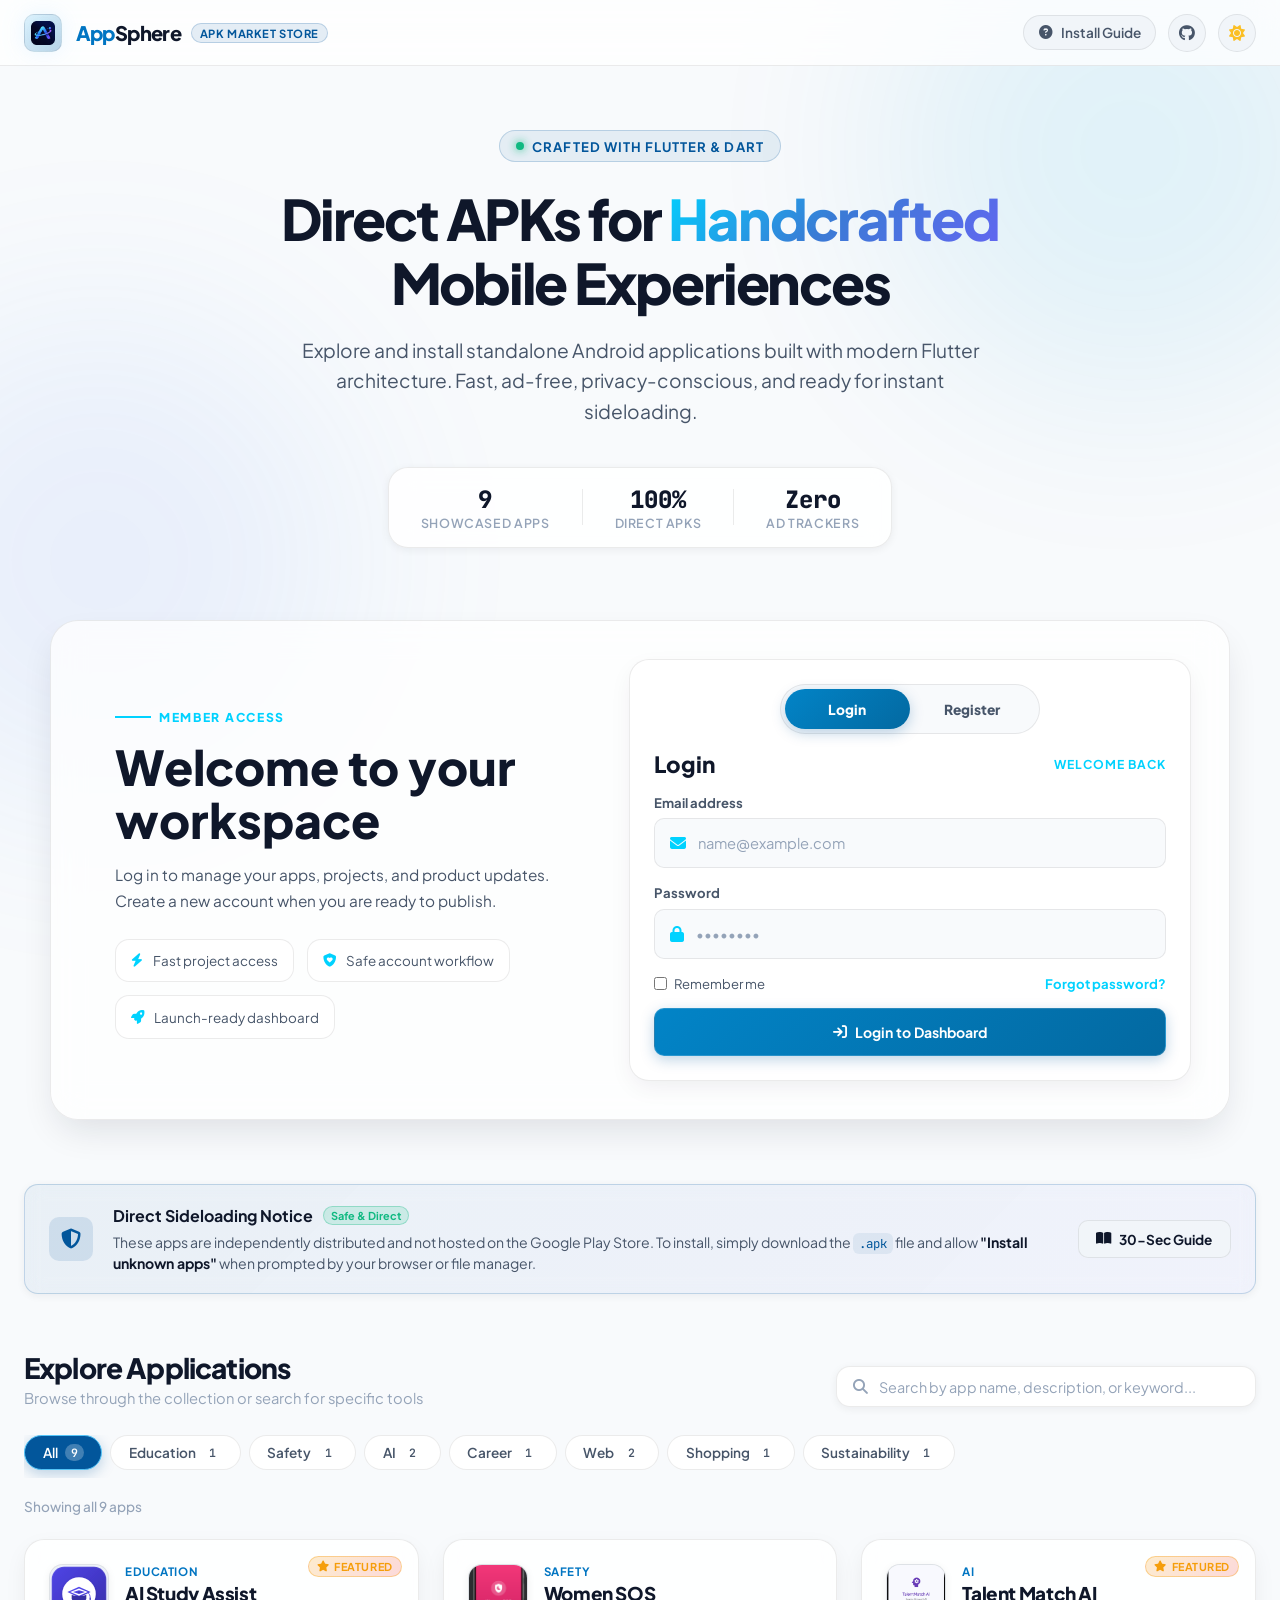
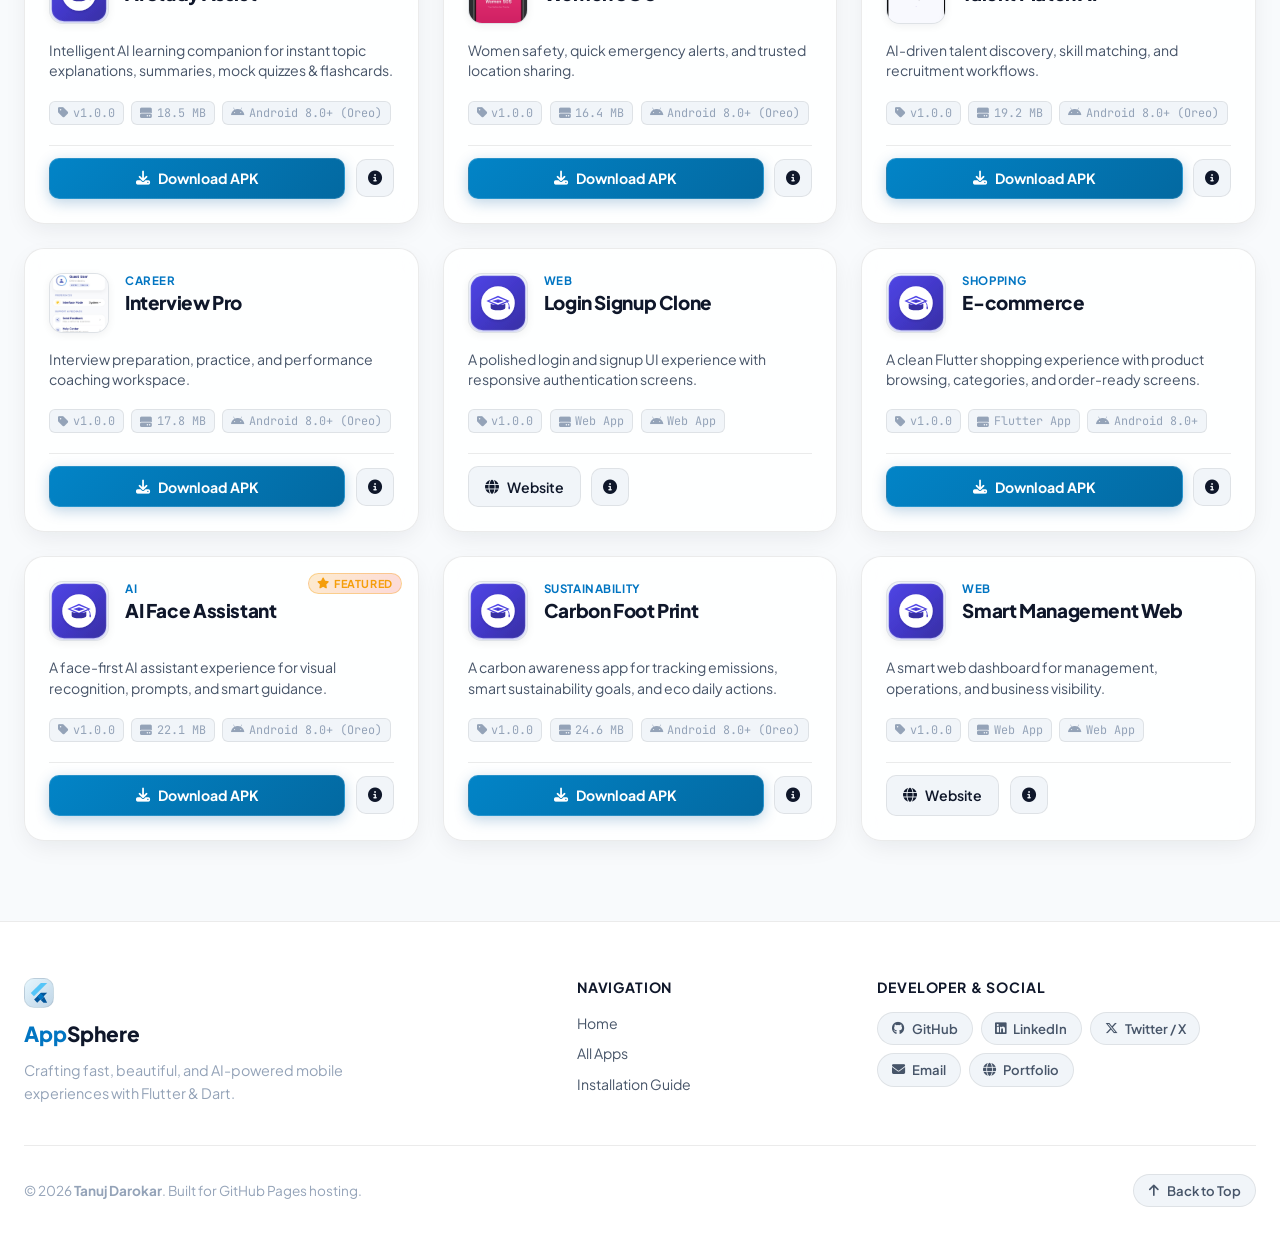
==== commit abe46ff3: "update readme file and add social media link --> portfolio" ====
--- a/index.html
+++ b/index.html
@@ -595,6 +595,9 @@
               <i class="fa-solid fa-envelope"></i>
               <span>Email</span>
             </a>
+            <a href="https://tanujdarokar.github.io/tanuj_portfolio/" target="_blank" rel="noopener noreferrer" class="social-pill" id="footer-portfolio-link"> 
+              <i class="fa-solid fa-globe"></i> 
+              <span>Portfolio</span> </a>
           </div>
         </div>
       </div>
@@ -616,5 +619,4 @@
   <script src="apps-data.js"></script>
   <script src="script.js"></script>
 </body>
-
 </html>
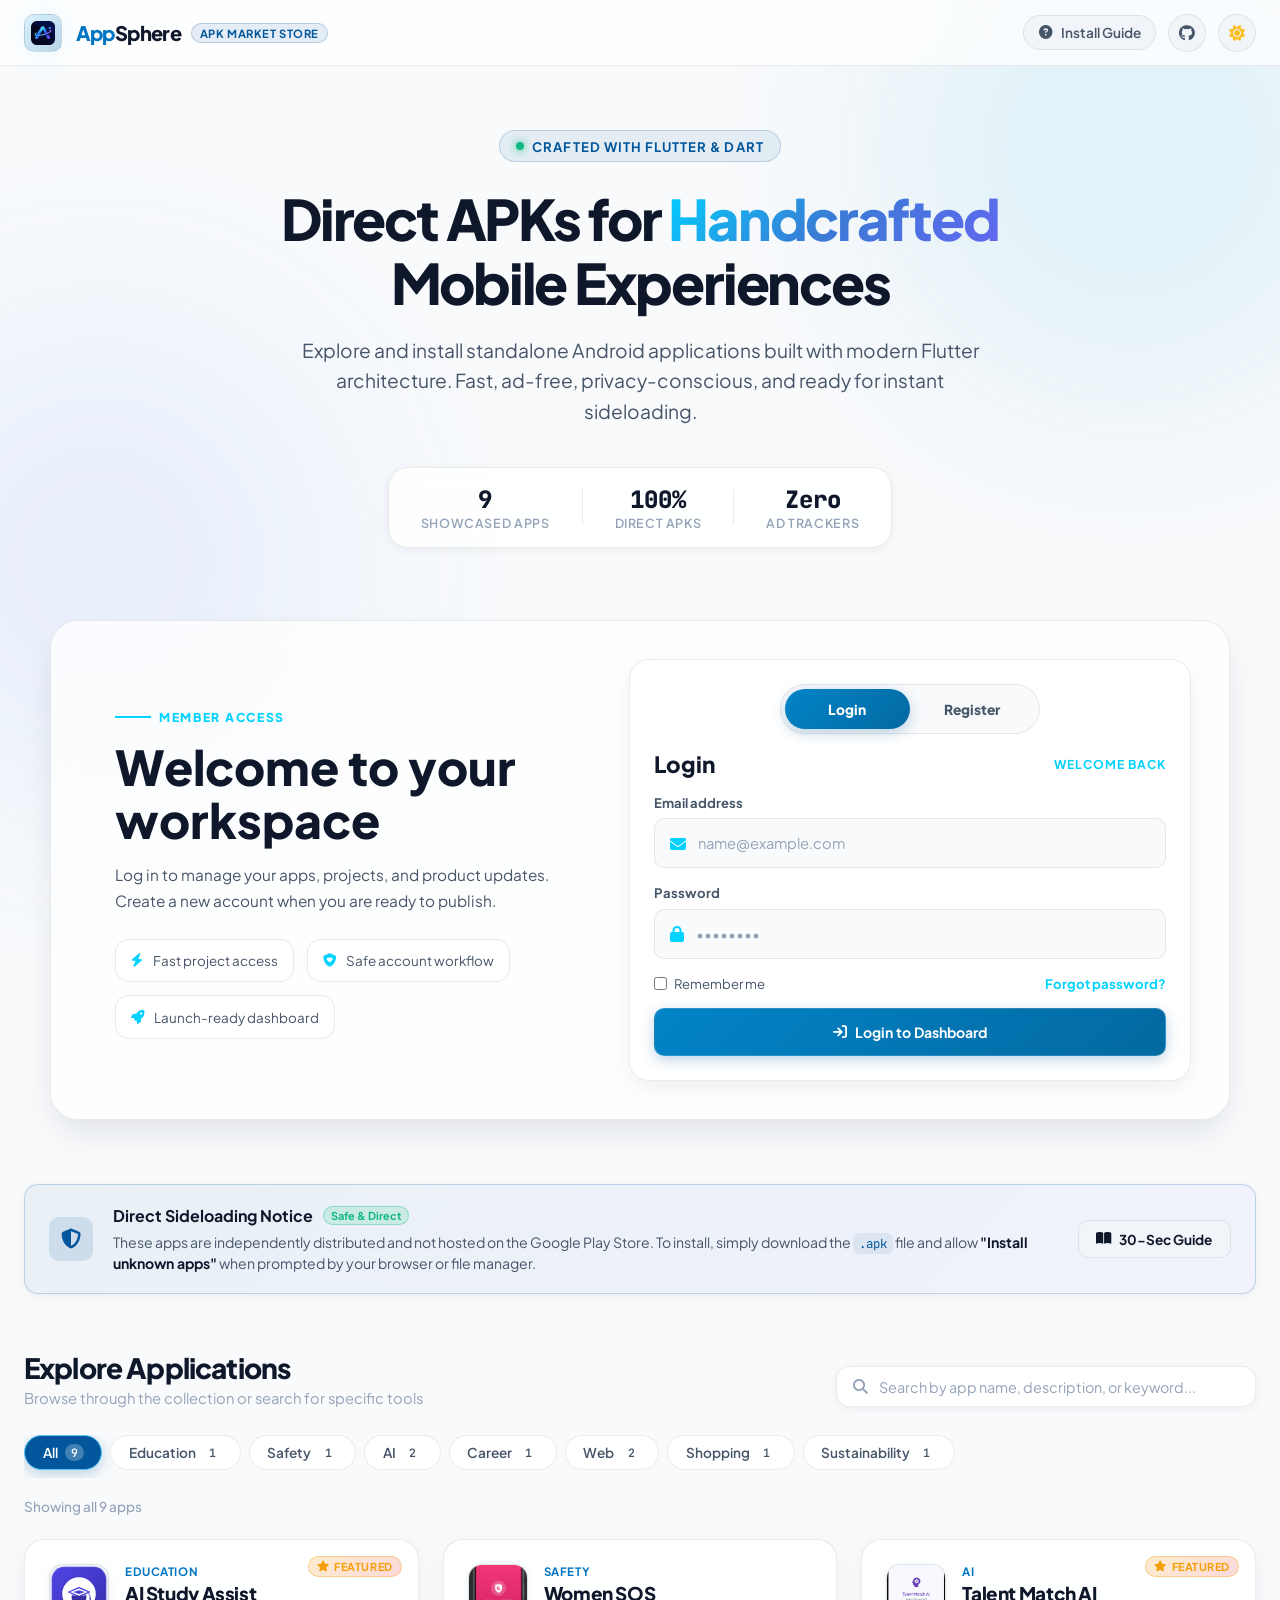
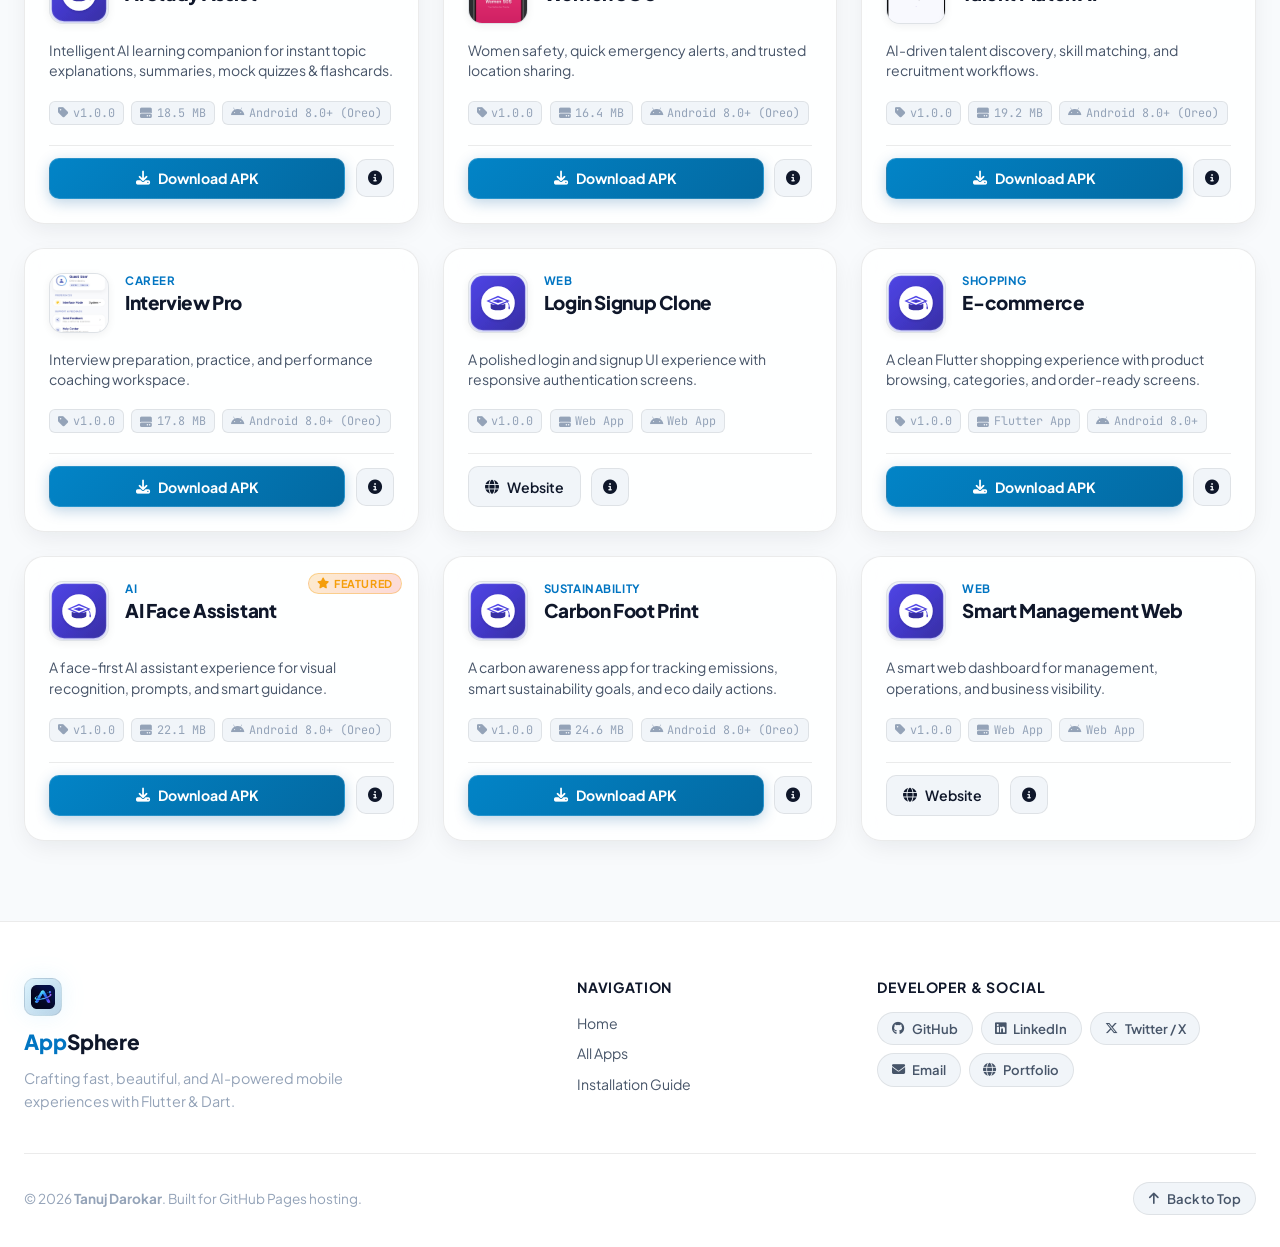
==== commit 9b81bcc8: "update logo in footer" ====
--- a/index.html
+++ b/index.html
@@ -551,14 +551,9 @@
     <div class="footer-container">
       <div class="footer-main">
         <div class="footer-brand">
-          <div class="logo-icon-wrap sm">
-            <svg class="flutter-logo-svg" viewBox="0 0 166 202" fill="none" xmlns="http://www.w3.org/2000/svg">
-              <path d="M102.2 0L0 102.2L31.6 133.8L165.4 0H102.2Z" fill="#54C5F8" />
-              <path d="M102.2 99.4L33.7 167.9L65.3 199.5L133.8 131L165.4 99.4H102.2Z" fill="#02569B" />
-              <path d="M65.3 135.6L100.9 171.2L133.8 138.3L99.4 103.9L65.3 135.6Z" fill="#0175C2" />
-              <path d="M133.8 138.3L100.9 171.2L128.8 199.1H165.4L133.8 138.3Z" fill="#02569B" />
-            </svg>
-          </div>
+          <div class="logo-icon-wrap">
+          <img src="assets/logo/hosting_website_logo.png" alt="AppSphere Logo" class="brand-logo-img" onerror="this.onerror=null;this.src='https://images.unsplash.com/photo-1551650975-87deedd944c3?w=160&auto=format&fit=crop&q=80';">
+        </div>
           <span class="footer-brand-title"><span class="brand-accent">App</span>Sphere</span>
           <p class="footer-tagline" id="footer-author-bio">
             Independent mobile applications built with Flutter, Dart, and love for smooth UI.
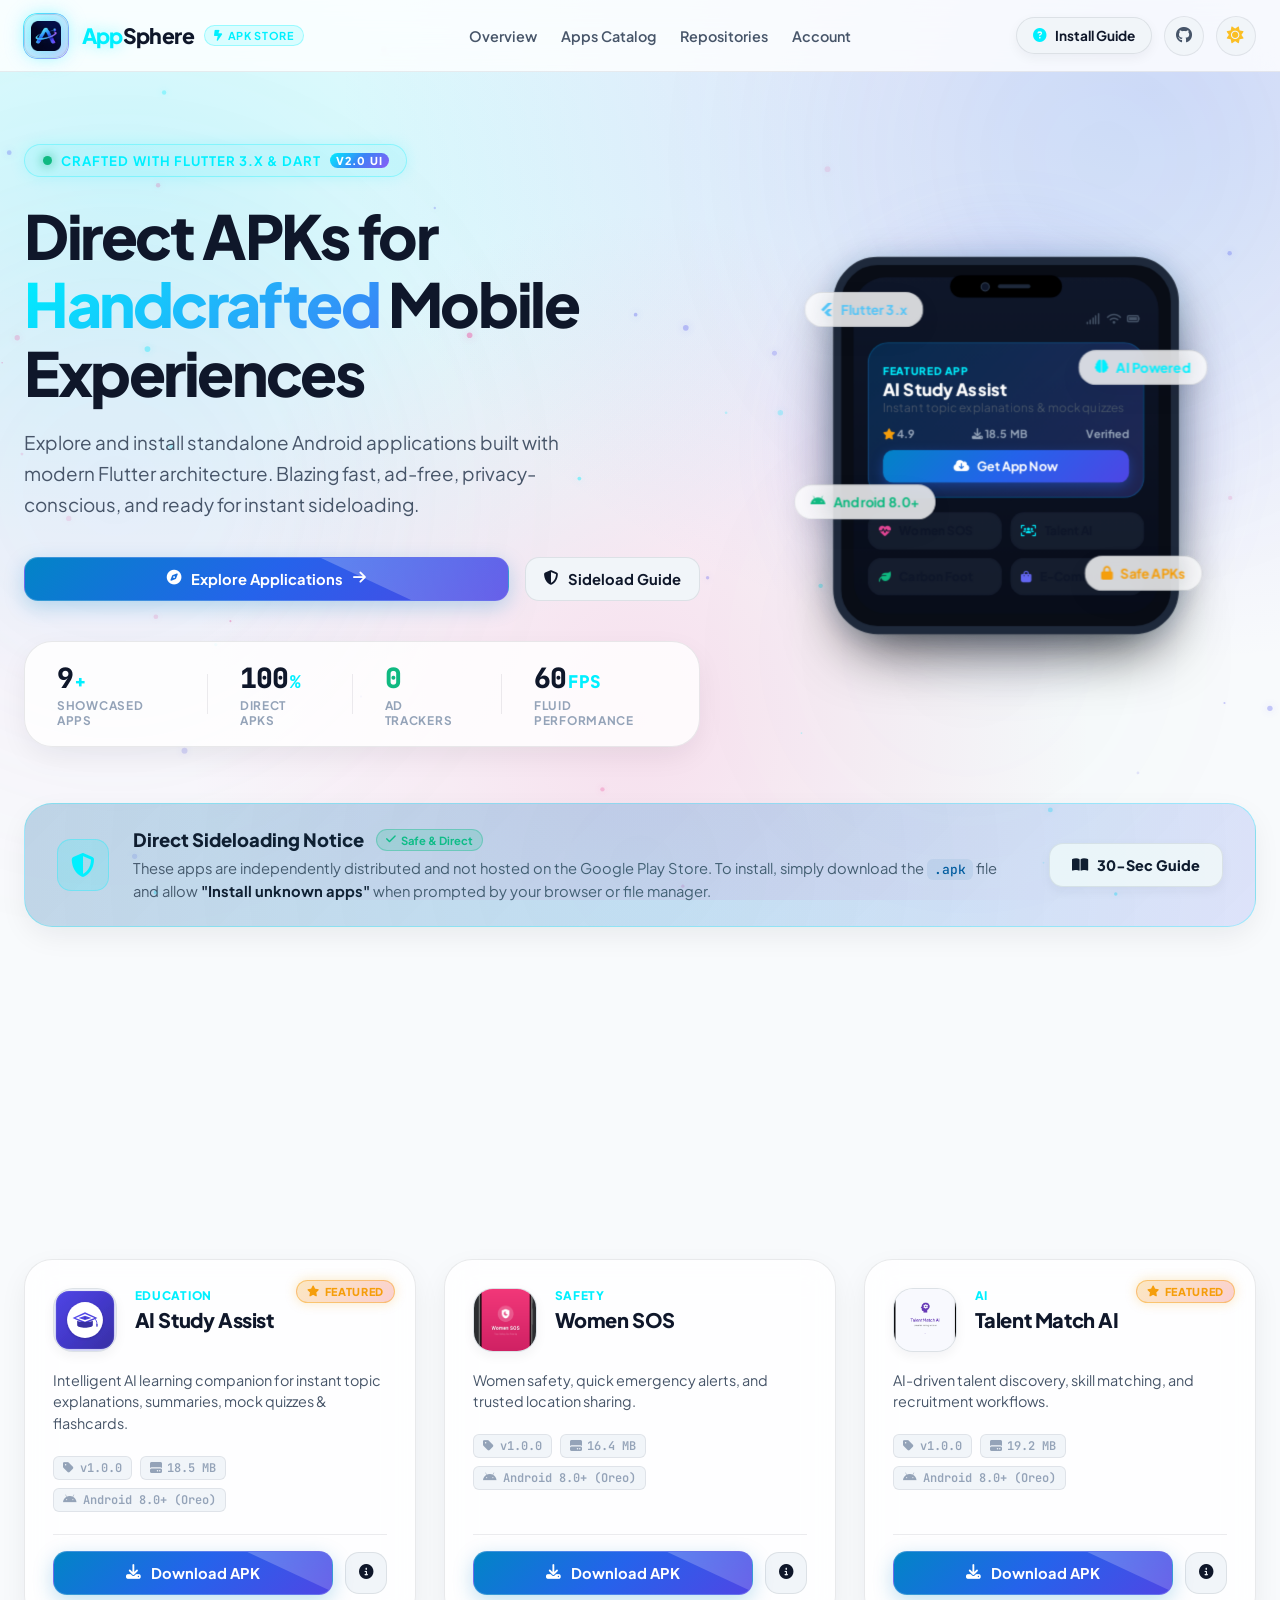
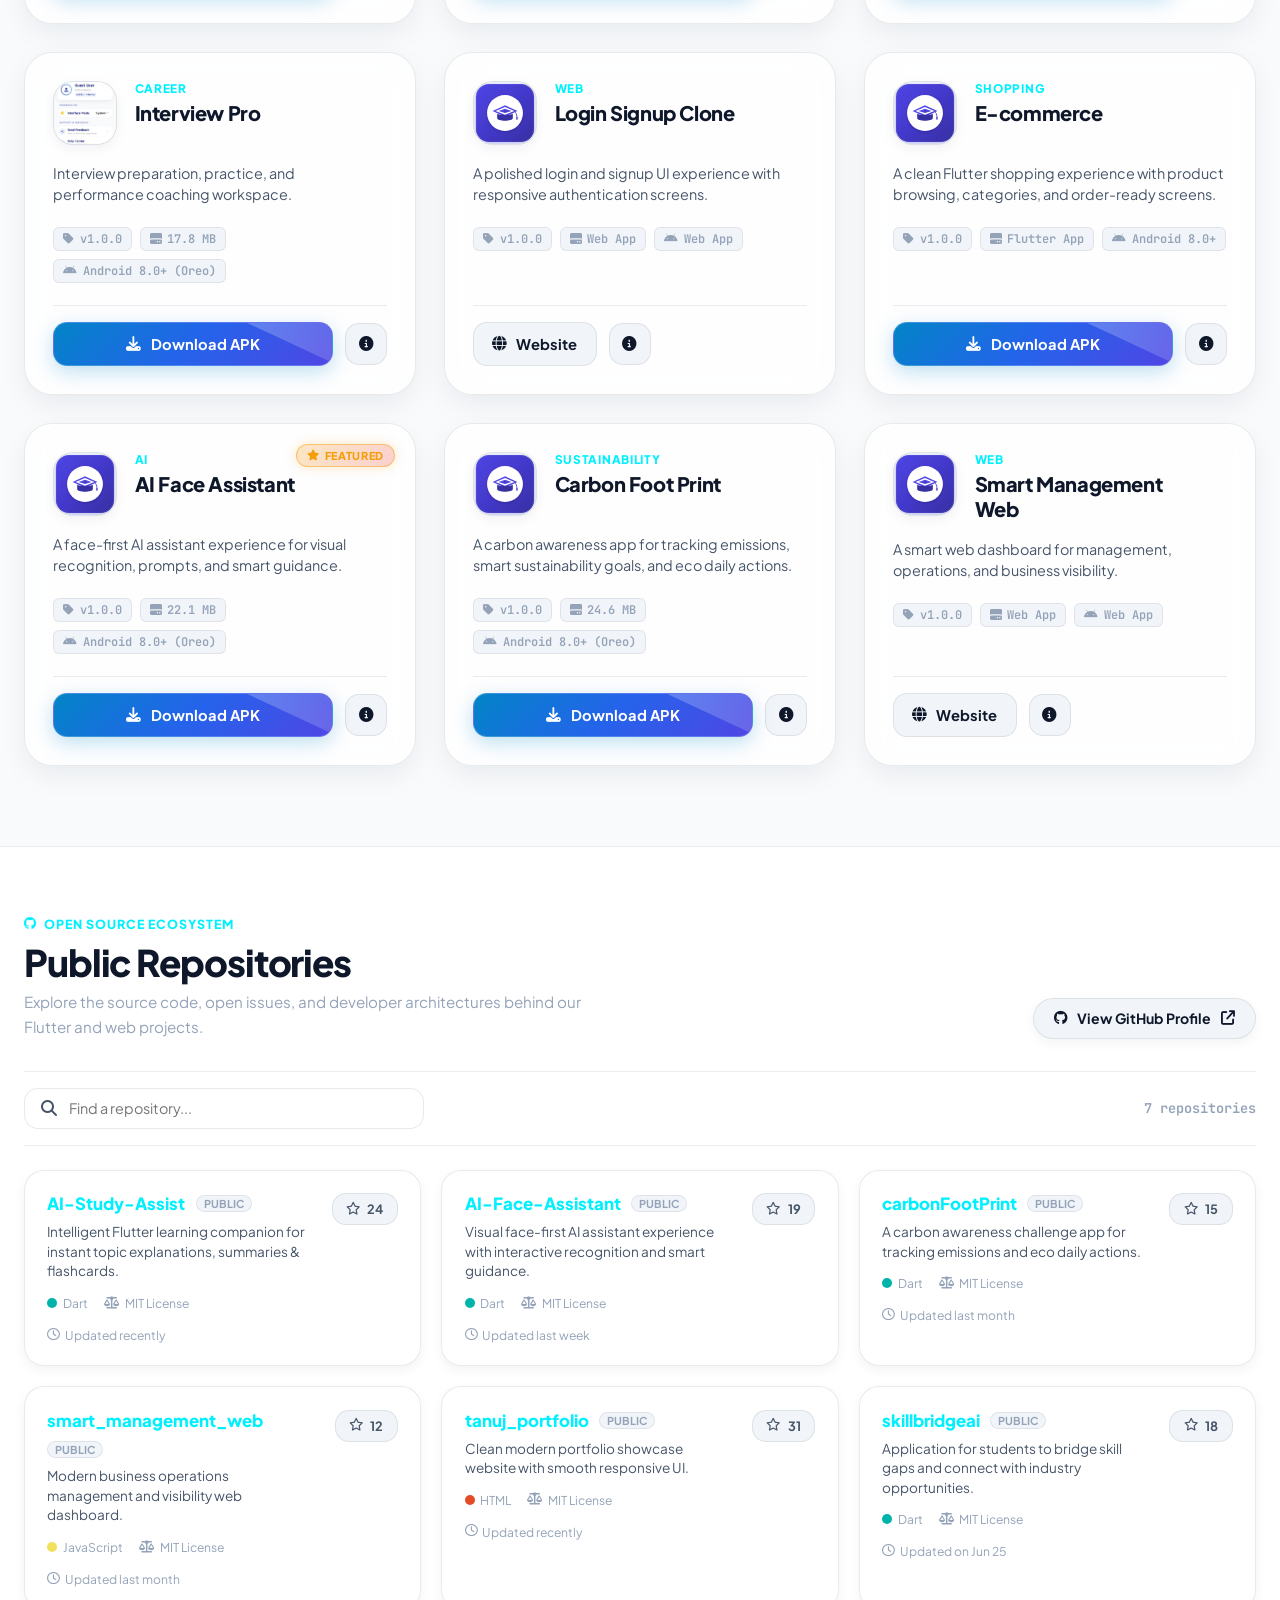
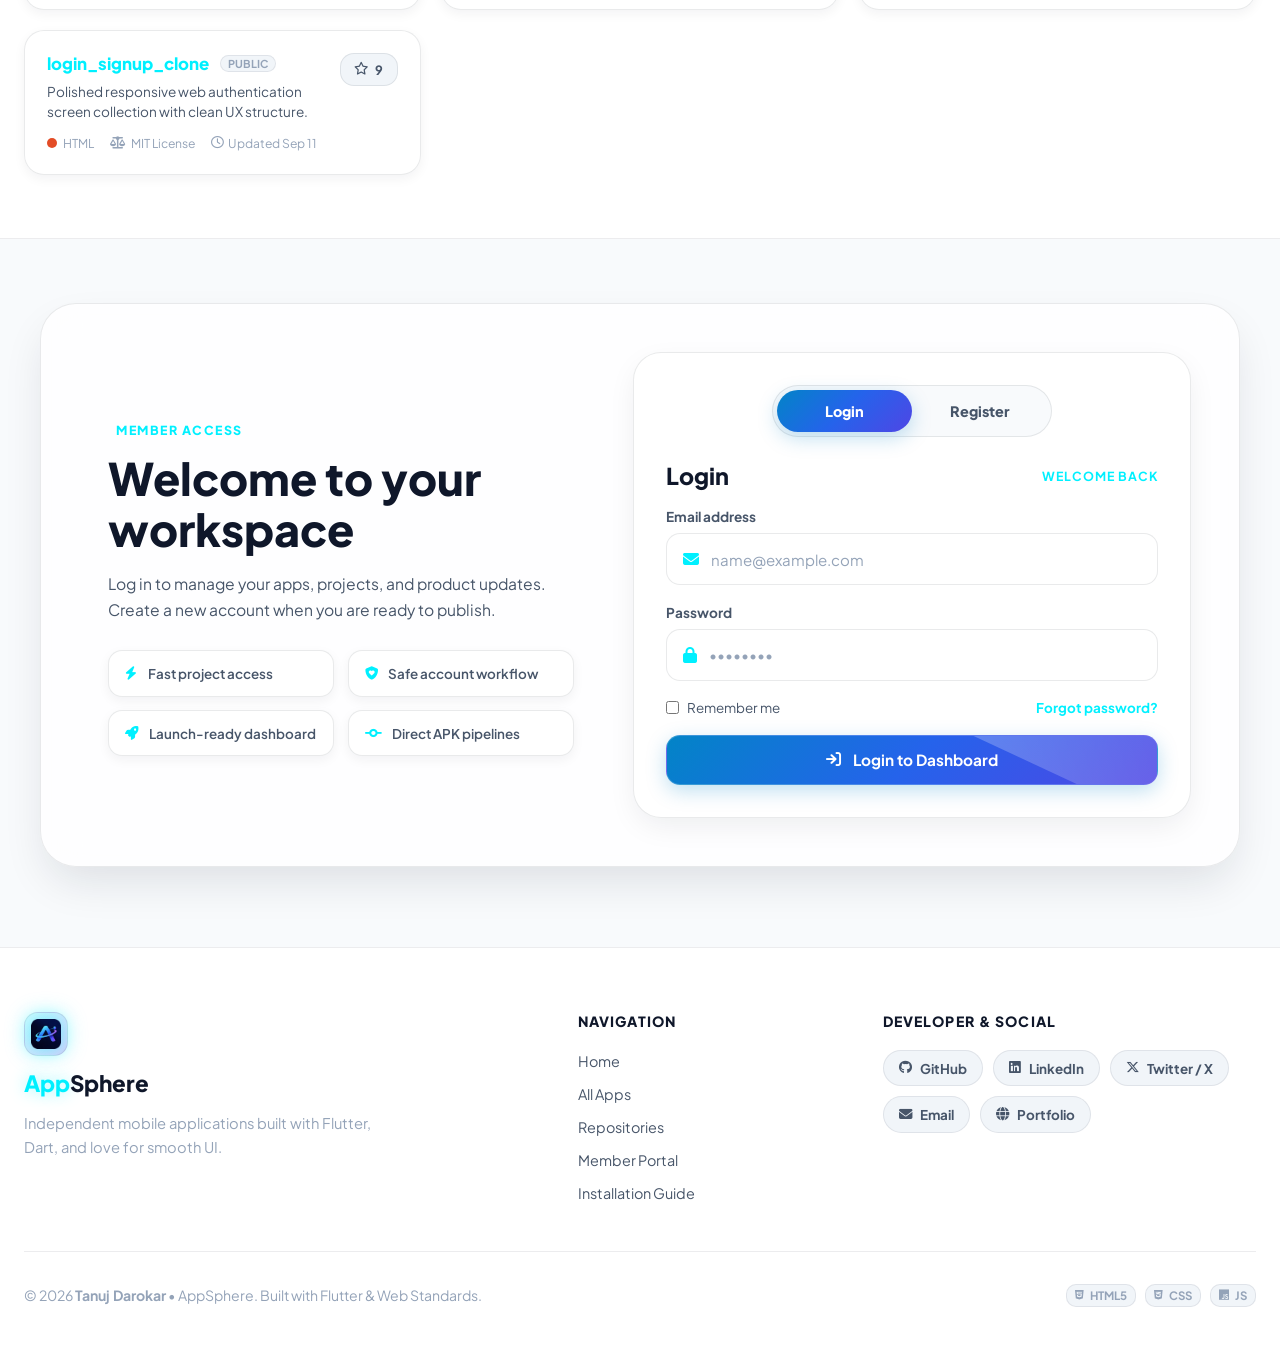
==== commit cf6fe5b4: "major Ui upgrade" ====
--- a/index.html
+++ b/index.html
@@ -26,7 +26,7 @@
   <link rel="preconnect" href="https://fonts.googleapis.com">
   <link rel="preconnect" href="https://fonts.gstatic.com" crossorigin>
   <link
-    href="https://fonts.googleapis.com/css2?family=JetBrains+Mono:wght@400;500;600&family=Plus+Jakarta+Sans:wght@400;500;600;700;800&display=swap"
+    href="https://fonts.googleapis.com/css2?family=JetBrains+Mono:wght@400;500;600;700&family=Plus+Jakarta+Sans:wght@300;400;500;600;700;800&display=swap"
     rel="stylesheet">
 
   <!-- Font Awesome Icons for polished visuals -->
@@ -38,22 +38,38 @@
 </head>
 
 <body>
-  <!-- Decorative background mesh gradients -->
+  <!-- Interactive Particle Background Canvas -->
+  <canvas id="ambient-canvas" class="ambient-canvas" aria-hidden="true"></canvas>
+
+  <!-- Decorative ambient aurora glow elements -->
   <div class="ambient-glow glow-1" aria-hidden="true"></div>
   <div class="ambient-glow glow-2" aria-hidden="true"></div>
+  <div class="ambient-glow glow-3" aria-hidden="true"></div>
 
   <!-- Header / Navigation Bar -->
   <header class="site-header" id="site-header">
+    <!-- Scroll Progress Indicator -->
+    <div class="scroll-progress-bar" id="scroll-progress-bar" aria-hidden="true"></div>
+
     <div class="header-container">
       <a href="#" class="brand-logo" aria-label="AppSphere Home">
         <div class="logo-icon-wrap">
-          <img src="assets/logo/hosting_website_logo.png" alt="AppSphere Logo" class="brand-logo-img" onerror="this.onerror=null;this.src='https://images.unsplash.com/photo-1551650975-87deedd944c3?w=160&auto=format&fit=crop&q=80';">
+          <img src="assets/logo/hosting_website_logo.png" alt="AppSphere Logo" class="brand-logo-img"
+            onerror="this.onerror=null;this.src='https://images.unsplash.com/photo-1551650975-87deedd944c3?w=160&auto=format&fit=crop&q=80';">
+          <span class="logo-glow-ring"></span>
         </div>
         <div class="brand-text">
           <span class="brand-title"><span class="brand-accent">App</span>Sphere</span>
-          <span class="brand-badge">APK Market Store</span>
+          <span class="brand-badge"><i class="fa-solid fa-bolt-lightning"></i> APK Store</span>
         </div>
       </a>
+
+      <nav class="header-nav" aria-label="Main Navigation">
+        <a href="#hero" class="nav-link">Overview</a>
+        <a href="#apps-catalog" class="nav-link">Apps Catalog</a>
+        <a href="#repositories-section" class="nav-link">Repositories</a>
+        <a href="#auth-panel" class="nav-link">Account</a>
+      </nav>
 
       <div class="header-actions">
         <button type="button" id="install-guide-btn" class="nav-action-btn" title="How to install APKs">
@@ -61,13 +77,14 @@
           <span class="btn-text">Install Guide</span>
         </button>
 
-        <a id="github-header-link" href="https://github.com" target="_blank" rel="noopener noreferrer"
+        <a id="github-header-link" href="https://github.com/Tanujdarokar" target="_blank" rel="noopener noreferrer"
           class="nav-icon-btn" title="GitHub Profile" aria-label="GitHub profile">
           <span class="sr-only">GitHub profile</span>
           <i class="fa-brands fa-github"></i>
         </a>
 
-        <button type="button" id="theme-toggle" class="theme-toggle-btn" aria-label="Toggle Dark/Light Mode" title="Toggle Theme">
+        <button type="button" id="theme-toggle" class="theme-toggle-btn" aria-label="Toggle Dark/Light Mode"
+          title="Toggle Theme">
           <i class="fa-solid fa-moon moon-icon"></i>
           <i class="fa-solid fa-sun sun-icon"></i>
         </button>
@@ -76,48 +93,285 @@
   </header>
 
   <main>
-    <!-- Hero Section -->
+    <!-- Hero Section with 3D Tech Orbit & Live Showcase -->
     <section class="hero-section" id="hero">
-      <div class="hero-content">
-        <div class="hero-tag">
-          <span class="pulse-dot"></span>
-          <span>Crafted with Flutter &amp; Dart</span>
-        </div>
-        <h1 class="hero-title">
-          Direct APKs for <span class="gradient-text">Handcrafted</span> Mobile Experiences
-        </h1>
-        <p class="hero-subtitle">
-          Explore and install standalone Android applications built with modern Flutter architecture. Fast, ad-free,
-          privacy-conscious, and ready for instant sideloading.
-        </p>
-
-        <!-- Quick Stats Bar -->
-        <div class="hero-stats">
-          <div class="stat-card">
-            <span class="stat-value" id="stat-apps-count">0</span>
-            <span class="stat-label">Showcased Apps</span>
-          </div>
-          <div class="stat-divider"></div>
-          <div class="stat-card">
-            <span class="stat-value">100%</span>
-            <span class="stat-label">Direct APKs</span>
-          </div>
-          <div class="stat-divider"></div>
-          <div class="stat-card">
-            <span class="stat-value">Zero</span>
-            <span class="stat-label">Ad Trackers</span>
-          </div>
+      <div class="hero-container">
+        <div class="hero-content reveal-on-scroll">
+          <div class="hero-tag">
+            <span class="pulse-dot"></span>
+            <span>Crafted with Flutter 3.x &amp; Dart</span>
+            <span class="hero-tag-badge">v2.0 UI</span>
+          </div>
+          <h1 class="hero-title">
+            Direct APKs for <span class="gradient-text animated-gradient">Handcrafted</span> Mobile Experiences
+          </h1>
+          <p class="hero-subtitle">
+            Explore and install standalone Android applications built with modern Flutter architecture. Blazing fast,
+            ad-free, privacy-conscious, and ready for instant sideloading.
+          </p>
+
+          <div class="hero-cta-group">
+            <a href="#apps-catalog" class="btn-primary hero-btn-main">
+              <i class="fa-solid fa-compass"></i>
+              <span>Explore Applications</span>
+              <i class="fa-solid fa-arrow-right"></i>
+            </a>
+            <button type="button" id="hero-guide-btn" class="btn-secondary hero-btn-secondary">
+              <i class="fa-solid fa-shield-halved"></i>
+              <span>Sideload Guide</span>
+            </button>
+          </div>
+
+          <!-- Quick Stats Bar with Counter Animation -->
+          <div class="hero-stats">
+            <div class="stat-card">
+              <div class="stat-value-wrap">
+                <span class="stat-value count-up" data-target="8" id="stat-apps-count">8</span>
+                <span class="stat-plus">+</span>
+              </div>
+              <span class="stat-label">Showcased Apps</span>
+            </div>
+            <div class="stat-divider"></div>
+            <div class="stat-card">
+              <div class="stat-value-wrap">
+                <span class="stat-value count-up" data-target="100">100</span>
+                <span class="stat-percent">%</span>
+              </div>
+              <span class="stat-label">Direct APKs</span>
+            </div>
+            <div class="stat-divider"></div>
+            <div class="stat-card">
+              <div class="stat-value-wrap">
+                <span class="stat-value text-emerald">0</span>
+              </div>
+              <span class="stat-label">Ad Trackers</span>
+            </div>
+            <div class="stat-divider"></div>
+            <div class="stat-card">
+              <div class="stat-value-wrap">
+                <span class="stat-value count-up" data-target="60">60</span>
+                <span class="stat-plus">FPS</span>
+              </div>
+              <span class="stat-label">Fluid Performance</span>
+            </div>
+          </div>
+        </div>
+
+        <!-- 3D Interactive Mockup Showcase Hero Visual -->
+        <div class="hero-visual reveal-on-scroll">
+          <div class="device-showcase-wrap" id="hero-tilt-device">
+            <div class="device-glow-backdrop"></div>
+
+            <!-- Floating Orbit Tech Badges -->
+            <div class="floating-badge badge-flutter" data-speed="1.2">
+              <i class="fa-brands fa-flutter"></i>
+              <span>Flutter 3.x</span>
+            </div>
+            <div class="floating-badge badge-android" data-speed="0.8">
+              <i class="fa-brands fa-android"></i>
+              <span>Android 8.0+</span>
+            </div>
+            <div class="floating-badge badge-ai" data-speed="1.5">
+              <i class="fa-solid fa-brain"></i>
+              <span>AI Powered</span>
+            </div>
+            <div class="floating-badge badge-security" data-speed="1.0">
+              <i class="fa-solid fa-lock"></i>
+              <span>Safe APKs</span>
+            </div>
+
+            <!-- Sleek Phone Frame with Interactive Screen -->
+            <div class="phone-mockup">
+              <div class="phone-notch">
+                <span class="phone-camera"></span>
+                <span class="phone-speaker"></span>
+              </div>
+              <div class="phone-screen">
+                <div class="phone-screen-header">
+                  <div class="phone-time">09:41</div>
+                  <div class="phone-status-icons">
+                    <i class="fa-solid fa-signal"></i>
+                    <i class="fa-solid fa-wifi"></i>
+                    <i class="fa-solid fa-battery-full"></i>
+                  </div>
+                </div>
+
+                <div class="phone-hero-card">
+                  <div class="phone-app-banner">
+                    <span class="phone-chip">Featured App</span>
+                    <h4 class="phone-app-title">AI Study Assist</h4>
+                    <p class="phone-app-desc">Instant topic explanations &amp; mock quizzes</p>
+                  </div>
+                  <div class="phone-stats-mini">
+                    <span><i class="fa-solid fa-star text-amber"></i> 4.9</span>
+                    <span><i class="fa-solid fa-download"></i> 18.5 MB</span>
+                    <span><i class="fa-solid fa-shield-check text-emerald"></i> Verified</span>
+                  </div>
+                  <a href="#apps-catalog" class="phone-install-btn">
+                    <i class="fa-solid fa-cloud-arrow-down"></i>
+                    <span>Get App Now</span>
+                  </a>
+                </div>
+
+                <div class="phone-mini-grid">
+                  <div class="phone-mini-card">
+                    <i class="fa-solid fa-heart-pulse text-pink"></i>
+                    <span>Women SOS</span>
+                  </div>
+                  <div class="phone-mini-card">
+                    <i class="fa-solid fa-users-viewfinder text-cyan"></i>
+                    <span>Talent AI</span>
+                  </div>
+                  <div class="phone-mini-card">
+                    <i class="fa-solid fa-leaf text-emerald"></i>
+                    <span>Carbon Foot</span>
+                  </div>
+                  <div class="phone-mini-card">
+                    <i class="fa-solid fa-bag-shopping text-indigo"></i>
+                    <span>E-Commerce</span>
+                  </div>
+                </div>
+              </div>
+            </div>
+          </div>
+        </div>
+      </div>
+    </section>
+
+    <!-- Prominent Sideloading Notice Banner with Dynamic Glow -->
+    <section class="banner-section reveal-on-scroll" aria-label="APK Sideloading Notice">
+      <div class="sideload-banner tilt-card">
+        <div class="banner-icon-box">
+          <i class="fa-solid fa-shield-halved"></i>
+          <span class="banner-icon-ping"></span>
+        </div>
+        <div class="banner-content">
+          <div class="banner-header">
+            <h2 class="banner-title">Direct Sideloading Notice</h2>
+            <span class="banner-badge"><i class="fa-solid fa-check"></i> Safe &amp; Direct</span>
+          </div>
+          <p class="banner-desc">
+            These apps are independently distributed and not hosted on the Google Play Store. To install, simply
+            download the <code>.apk</code> file and allow <strong>"Install unknown apps"</strong> when prompted by your
+            browser or file manager.
+          </p>
+        </div>
+        <div class="banner-actions">
+          <button type="button" id="banner-guide-trigger" class="banner-cta-btn">
+            <i class="fa-solid fa-book-open"></i>
+            <span>30-Sec Guide</span>
+          </button>
+        </div>
+      </div>
+    </section>
+
+    <!-- Showcase Catalog & Search Filters -->
+    <section class="catalog-section" id="apps-catalog">
+      <div class="catalog-header reveal-on-scroll">
+        <div class="section-headline">
+          <div class="section-tag"><i class="fa-solid fa-layer-group"></i> App Catalog</div>
+          <h2 class="section-title">Explore Applications</h2>
+          <p class="section-subtitle">Browse through the collection or search for specific tools</p>
+        </div>
+
+        <!-- Search & Control Bar -->
+        <div class="catalog-controls">
+          <div class="search-input-wrapper">
+            <i class="fa-solid fa-magnifying-glass search-icon"></i>
+            <input type="text" id="app-search-input" placeholder="Search apps by name, category, or keyword..."
+              autocomplete="off" aria-label="Search apps">
+            <div class="search-key-badge" id="search-kbd-hint" title="Press Ctrl+K to search">
+              <span class="kbd-key">Ctrl</span><span class="kbd-key">K</span>
+            </div>
+            <button type="button" id="clear-search-btn" class="clear-search-btn hidden" aria-label="Clear search">
+              <i class="fa-solid fa-xmark"></i>
+            </button>
+          </div>
+        </div>
+      </div>
+
+      <!-- Category Filter Tabs with Dynamic Indicator -->
+      <div class="category-tabs-wrapper reveal-on-scroll">
+        <div class="category-tabs" id="category-tabs" role="tablist">
+          <!-- Rendered dynamically by script.js -->
+        </div>
+      </div>
+
+      <!-- Results Count Status -->
+      <div class="results-meta reveal-on-scroll">
+        <div class="results-count-badge">
+          <i class="fa-solid fa-sliders"></i>
+          <span id="results-count-text">Showing all apps</span>
+        </div>
+      </div>
+
+      <!-- Apps Grid Container -->
+      <section class="apps-grid" id="apps-grid" aria-label="Apps collection" aria-live="polite">
+        <!-- Rendered dynamically by script.js from APPS_DATA with 3D tilt & smooth entry -->
+      </section>
+
+      <!-- Empty State Container -->
+      <div class="empty-state hidden" id="empty-state">
+        <div class="empty-icon-wrap">
+          <i class="fa-solid fa-box-open"></i>
+        </div>
+        <h3 class="empty-title">No matching apps found</h3>
+        <p class="empty-desc">We couldn't find any app matching your search or active filter.</p>
+        <button type="button" id="reset-filters-btn" class="btn-secondary">
+          <i class="fa-solid fa-rotate-left"></i>
+          <span>Reset All Filters</span>
+        </button>
+      </div>
+    </section>
+
+    <!-- Open Source Repositories Showcase Section -->
+    <section class="repositories-section" id="repositories-section">
+      <div class="repositories-shell reveal-on-scroll">
+        <div class="repositories-header">
+          <div>
+            <div class="repositories-kicker"><i class="fa-brands fa-github"></i> Open Source Ecosystem</div>
+            <h2 class="section-title">Public Repositories</h2>
+            <p class="repositories-intro">
+              Explore the source code, open issues, and developer architectures behind our Flutter and web projects.
+            </p>
+          </div>
+          <a href="https://github.com/Tanujdarokar" target="_blank" rel="noopener noreferrer"
+            class="repositories-profile-link">
+            <i class="fa-brands fa-github"></i>
+            <span>View GitHub Profile</span>
+            <i class="fa-solid fa-arrow-up-right-from-square"></i>
+          </a>
+        </div>
+
+        <div class="repositories-toolbar">
+          <div class="repository-search">
+            <i class="fa-solid fa-magnifying-glass"></i>
+            <input type="text" id="repository-search-input" placeholder="Find a repository..."
+              aria-label="Filter repositories">
+          </div>
+          <span class="repository-count" id="repository-count">7 repositories</span>
+        </div>
+
+        <div class="repository-list" id="repository-list">
+          <!-- Rendered dynamically by script.js -->
+        </div>
+
+        <div class="repository-empty hidden" id="repository-empty">
+          <p>No repositories match your search filter.</p>
         </div>
       </div>
     </section>
 
     <!-- Login / Register Auth Panel -->
     <section class="auth-section" id="auth-panel">
-      <div class="auth-container">
+      <div class="auth-container reveal-on-scroll tilt-card">
         <div class="auth-intro">
-          <span class="auth-kicker">Member Access</span>
+          <span class="auth-kicker"><i class="fa-solid fa-sparkles"></i> Member Access</span>
           <h2 class="auth-title">Welcome to your workspace</h2>
-          <p class="auth-copy">Log in to manage your apps, projects, and product updates. Create a new account when you are ready to publish.</p>
+          <p class="auth-copy">
+            Log in to manage your apps, projects, and product updates. Create a new account when you are ready to
+            publish.
+          </p>
 
           <div class="auth-feature-list">
             <div class="auth-feature-item">
@@ -131,6 +385,10 @@
             <div class="auth-feature-item">
               <i class="fa-solid fa-rocket"></i>
               <span>Launch-ready dashboard</span>
+            </div>
+            <div class="auth-feature-item">
+              <i class="fa-solid fa-code-commit"></i>
+              <span>Direct APK pipelines</span>
             </div>
           </div>
         </div>
@@ -179,7 +437,7 @@
                 <a href="#" class="auth-link">Forgot password?</a>
               </div>
 
-              <button type="button" class="btn-primary auth-submit-btn">
+              <button type="submit" class="btn-primary auth-submit-btn">
                 <i class="fa-solid fa-arrow-right-to-bracket"></i>
                 <span>Login to Dashboard</span>
               </button>
@@ -211,18 +469,19 @@
                 <label class="auth-label" for="register-password">Password</label>
                 <div class="auth-input-wrap">
                   <i class="fa-solid fa-lock"></i>
-                  <input type="password" id="register-password" class="auth-input" placeholder="Create a password" required>
+                  <input type="password" id="register-password" class="auth-input" placeholder="Create a password"
+                    required>
                 </div>
               </div>
 
               <div class="auth-options-row">
                 <label class="auth-check">
-                  <input type="checkbox">
-                  <span>I agree to terms</span>
+                  <input type="checkbox" required>
+                  <span>I agree to terms and privacy</span>
                 </label>
               </div>
 
-              <button type="button" class="btn-primary auth-submit-btn">
+              <button type="submit" class="btn-primary auth-submit-btn">
                 <i class="fa-solid fa-user-plus"></i>
                 <span>Create Account</span>
               </button>
@@ -231,87 +490,9 @@
         </div>
       </div>
     </section>
-
-    <!-- Prominent Sideloading Notice Banner -->
-    <section class="banner-section" aria-label="APK Sideloading Notice">
-      <div class="sideload-banner">
-        <div class="banner-icon-box">
-          <i class="fa-solid fa-shield-halved"></i>
-        </div>
-        <div class="banner-content">
-          <div class="banner-header">
-            <h2 class="banner-title">Direct Sideloading Notice</h2>
-            <span class="banner-badge">Safe &amp; Direct</span>
-          </div>
-          <p class="banner-desc">
-            These apps are independently distributed and not hosted on the Google Play Store. To install, simply
-            download the <code>.apk</code> file and allow <strong>"Install unknown apps"</strong> when prompted by your
-            browser or file manager.
-          </p>
-        </div>
-        <div class="banner-actions">
-          <button type="button" id="banner-guide-trigger" class="banner-cta-btn">
-            <i class="fa-solid fa-book-open"></i>
-            <span>30-Sec Guide</span>
-          </button>
-        </div>
-      </div>
-    </section>
-
-    <!-- Showcase Catalog & Search Filters -->
-    <section class="catalog-section" id="apps-catalog">
-      <div class="catalog-header">
-        <div class="section-headline">
-          <h2 class="section-title">Explore Applications</h2>
-          <p class="section-subtitle">Browse through the collection or search for specific tools</p>
-        </div>
-
-        <!-- Search & Control Bar -->
-        <div class="catalog-controls">
-          <div class="search-input-wrapper">
-            <i class="fa-solid fa-magnifying-glass search-icon"></i>
-            <input type="text" id="app-search-input" placeholder="Search by app name, description, or keyword..."
-              autocomplete="off" aria-label="Search apps">
-            <button type="button" id="clear-search-btn" class="clear-search-btn hidden" aria-label="Clear search">
-              <i class="fa-solid fa-xmark"></i>
-            </button>
-          </div>
-        </div>
-      </div>
-
-      <!-- Category Filter Tabs -->
-      <div class="category-tabs-wrapper">
-        <div class="category-tabs" id="category-tabs" role="tablist">
-          <!-- Rendered dynamically by script.js -->
-        </div>
-      </div>
-
-      <!-- Results Count Status -->
-      <div class="results-meta">
-        <span id="results-count-text">Showing all apps</span>
-      </div>
-
-      <!-- Apps Grid Container -->
-      <section class="apps-grid" id="apps-grid" aria-label="Apps collection" aria-live="polite">
-        <!-- Rendered dynamically by script.js from APPS_DATA -->
-      </section>
-
-      <!-- Empty State Container -->
-      <div class="empty-state hidden" id="empty-state">
-        <div class="empty-icon-wrap">
-          <i class="fa-solid fa-box-open"></i>
-        </div>
-        <h3 class="empty-title">No matching apps found</h3>
-        <p class="empty-desc">We couldn't find any app matching your search or active filter.</p>
-        <button type="button" id="reset-filters-btn" class="btn-secondary">
-          <i class="fa-solid fa-rotate-left"></i>
-          <span>Reset All Filters</span>
-        </button>
-      </div>
-    </section>
   </main>
 
-  <!-- App Detail Modal Window -->
+  <!-- App Detail Modal Window with 3D Spring Entrance -->
   <div class="modal-overlay hidden" id="app-detail-modal" role="dialog" aria-modal="true"
     aria-labelledby="modal-app-name">
     <div class="modal-backdrop" id="modal-backdrop"></div>
@@ -324,7 +505,9 @@
         <!-- Modal App Header -->
         <div class="modal-header-hero">
           <div class="modal-icon-wrap">
-            <img id="modal-app-icon" src="https://images.unsplash.com/photo-1551650975-87deedd944c3?w=160&auto=format&fit=crop&q=80" alt="App Icon" class="modal-app-img" loading="lazy">
+            <img id="modal-app-icon"
+              src="https://images.unsplash.com/photo-1551650975-87deedd944c3?w=160&auto=format&fit=crop&q=80"
+              alt="App Icon" class="modal-app-img" loading="lazy">
           </div>
           <div class="modal-header-details">
             <div class="modal-badge-row">
@@ -391,7 +574,8 @@
         <div class="modal-section" id="screenshots-section">
           <div class="modal-section-header">
             <h3 class="modal-section-title"><i class="fa-solid fa-images"></i> Screenshots</h3>
-            <span class="section-hint">Click on any screenshot to expand</span>
+            <span class="section-hint"><i class="fa-solid fa-magnifying-glass-plus"></i> Click on any screenshot to
+              expand</span>
           </div>
 
           <div class="screenshot-gallery-container">
@@ -429,7 +613,7 @@
       <!-- Modal Footer -->
       <div class="modal-dialog-footer">
         <div class="modal-footer-note">
-          <i class="fa-solid fa-circle-info"></i>
+          <i class="fa-solid fa-circle-check text-emerald"></i>
           <span>Direct APK from verified build source</span>
         </div>
         <div class="modal-footer-btns">
@@ -490,7 +674,8 @@
               </p>
               <div class="step-tip">
                 <i class="fa-solid fa-lightbulb"></i>
-                <span>Tap <strong>Settings</strong> on the prompt &amp; toggle <strong>"Allow from this source"</strong> to
+                <span>Tap <strong>Settings</strong> on the prompt &amp; toggle <strong>"Allow from this source"</strong>
+                  to
                   ON.</span>
               </div>
             </div>
@@ -539,8 +724,22 @@
       <i class="fa-solid fa-xmark"></i>
     </button>
     <div class="lightbox-content">
-      <img id="lightbox-img" src="https://images.unsplash.com/photo-1551650975-87deedd944c3?w=800&auto=format&fit=crop&q=80" alt="Screenshot expanded view">
+      <img id="lightbox-img"
+        src="https://images.unsplash.com/photo-1551650975-87deedd944c3?w=800&auto=format&fit=crop&q=80"
+        alt="Screenshot expanded view">
     </div>
+  </div>
+
+  <!-- Floating Quick Navigation & Scroll-to-Top Widget -->
+  <div class="floating-dock" id="floating-dock">
+    <button type="button" id="back-to-top-btn" class="dock-btn back-to-top-btn" aria-label="Back to top"
+      title="Back to Top">
+      <svg class="progress-ring" width="44" height="44" viewBox="0 0 44 44">
+        <circle class="progress-ring-bg" cx="22" cy="22" r="18"></circle>
+        <circle class="progress-ring-circle" id="dock-progress-circle" cx="22" cy="22" r="18"></circle>
+      </svg>
+      <i class="fa-solid fa-arrow-up"></i>
+    </button>
   </div>
 
   <!-- Toast Notification Container -->
@@ -552,8 +751,9 @@
       <div class="footer-main">
         <div class="footer-brand">
           <div class="logo-icon-wrap">
-          <img src="assets/logo/hosting_website_logo.png" alt="AppSphere Logo" class="brand-logo-img" onerror="this.onerror=null;this.src='https://images.unsplash.com/photo-1551650975-87deedd944c3?w=160&auto=format&fit=crop&q=80';">
-        </div>
+            <img src="assets/logo/hosting_website_logo.png" alt="AppSphere Logo" class="brand-logo-img"
+              onerror="this.onerror=null;this.src='https://images.unsplash.com/photo-1551650975-87deedd944c3?w=160&auto=format&fit=crop&q=80';">
+          </div>
           <span class="footer-brand-title"><span class="brand-accent">App</span>Sphere</span>
           <p class="footer-tagline" id="footer-author-bio">
             Independent mobile applications built with Flutter, Dart, and love for smooth UI.
@@ -565,6 +765,8 @@
           <ul class="footer-nav-list">
             <li><a href="#hero">Home</a></li>
             <li><a href="#apps-catalog">All Apps</a></li>
+            <li><a href="#repositories-section">Repositories</a></li>
+            <li><a href="#auth-panel">Member Portal</a></li>
             <li><a href="javascript:void(0)" id="footer-guide-link">Installation Guide</a></li>
           </ul>
         </div>
@@ -572,13 +774,13 @@
         <div class="footer-links-group">
           <h4 class="footer-group-title">Developer &amp; Social</h4>
           <div class="social-pills" id="social-pills">
-            <a href="https://github.com" target="_blank" rel="noopener noreferrer" class="social-pill"
+            <a href="https://github.com/Tanujdarokar" target="_blank" rel="noopener noreferrer" class="social-pill"
               id="footer-gh-link">
               <i class="fa-brands fa-github"></i>
               <span>GitHub</span>
             </a>
-            <a href="https://linkedin.com" target="_blank" rel="noopener noreferrer" class="social-pill"
-              id="footer-li-link">
+            <a href="https://linkedin.com/in/tanuj-darokar" target="_blank" rel="noopener noreferrer"
+              class="social-pill" id="footer-li-link">
               <i class="fa-brands fa-linkedin"></i>
               <span>LinkedIn</span>
             </a>
@@ -586,26 +788,29 @@
               <i class="fa-brands fa-x-twitter"></i>
               <span>Twitter / X</span>
             </a>
-            <a href="mailto:hello@flutterstudio.dev" class="social-pill" id="footer-mail-link">
+            <a href="mailto:tanujdarokar@gmail.com" class="social-pill" id="footer-mail-link">
               <i class="fa-solid fa-envelope"></i>
               <span>Email</span>
             </a>
-            <a href="https://tanujdarokar.github.io/tanuj_portfolio/" target="_blank" rel="noopener noreferrer" class="social-pill" id="footer-portfolio-link"> 
-              <i class="fa-solid fa-globe"></i> 
-              <span>Portfolio</span> </a>
+            <a href="https://tanujdarokar.github.io/tanuj_portfolio/" target="_blank" rel="noopener noreferrer"
+              class="social-pill" id="footer-portfolio-link">
+              <i class="fa-solid fa-globe"></i>
+              <span>Portfolio</span>
+            </a>
           </div>
         </div>
       </div>
 
       <div class="footer-bottom">
         <div class="footer-copy">
-          <p>&copy; <span id="current-year">2026</span> <strong id="footer-author-name">AppSphere</strong>. Built
-            for GitHub Pages hosting.</p>
-        </div>
-        <button type="button" id="back-to-top-btn" class="back-to-top-btn" aria-label="Back to top">
-          <i class="fa-solid fa-arrow-up"></i>
-          <span>Back to Top</span>
-        </button>
+          <p>&copy; <span id="current-year">2026</span> <strong id="footer-author-name">Tanuj Darokar</strong> &bull;
+            AppSphere. Built with Flutter &amp; Web Standards.</p>
+        </div>
+        <div class="footer-badges">
+          <span class="tech-badge"><i class="fa-brands fa-html5"></i> HTML5</span>
+          <span class="tech-badge"><i class="fa-brands fa-css3-alt"></i> CSS</span>
+          <span class="tech-badge"><i class="fa-brands fa-js"></i> JS</span>
+        </div>
       </div>
     </div>
   </footer>
@@ -614,4 +819,5 @@
   <script src="apps-data.js"></script>
   <script src="script.js"></script>
 </body>
+
 </html>
--- a/style.css
+++ b/style.css
@@ -1,40 +1,50 @@
 /* ==========================================================================
-   FLUTTER HUB — CSS DESIGN SYSTEM & STYLESHEET
+   APPSPHERE — NEXT-GEN DESIGN SYSTEM & MODERN STYLESHEET
    ========================================================================== */
 
 /* --------------------------------------------------------------------------
-   1. CSS Custom Properties & Theming Tokens
+   1. CSS Custom Properties & Design Tokens
    -------------------------------------------------------------------------- */
 :root {
   /* Color Palette - Dark Mode (Default) */
-  --bg-primary: #0b0f19;
-  --bg-secondary: #111827;
-  --bg-tertiary: #1e293b;
-  --bg-card: rgba(17, 24, 39, 0.75);
-  --bg-card-hover: rgba(30, 41, 59, 0.85);
-  --bg-glass: rgba(15, 23, 42, 0.65);
+  --bg-primary: #050811;
+  --bg-secondary: #0b1120;
+  --bg-tertiary: #111a30;
+  --bg-card: rgba(15, 23, 42, 0.7);
+  --bg-card-hover: rgba(22, 33, 62, 0.85);
+  --bg-glass: rgba(11, 17, 32, 0.72);
+  --bg-input: rgba(6, 11, 24, 0.8);
+  
   --border-subtle: rgba(255, 255, 255, 0.08);
-  --border-focus: rgba(84, 197, 248, 0.5);
-  --border-card: rgba(255, 255, 255, 0.1);
+  --border-card: rgba(255, 255, 255, 0.12);
+  --border-glow: rgba(0, 210, 255, 0.45);
+  --border-focus: #00d2ff;
 
   --text-primary: #f8fafc;
   --text-secondary: #94a3b8;
   --text-muted: #64748b;
-  --text-inverse: #0b0f19;
-
-  /* Flutter & Tech Accent Colors */
+  --text-inverse: #050811;
+
+  /* Vibrant Flutter & Cyber Accents */
   --flutter-blue: #02569b;
   --flutter-sky: #54c5f8;
-  --flutter-cyan: #0175c2;
-  --accent-cyan: #00d2ff;
+  --flutter-cyan: #00d2ff;
+  --accent-cyan: #00f0ff;
   --accent-indigo: #6366f1;
+  --accent-violet: #8b5cf6;
   --accent-emerald: #10b981;
   --accent-amber: #f59e0b;
-
-  --gradient-accent: linear-gradient(135deg, #00d2ff 0%, #3a7bd5 50%, #6366f1 100%);
-  --gradient-card-glow: linear-gradient(135deg, rgba(84, 197, 248, 0.15) 0%, transparent 60%);
-  --gradient-btn: linear-gradient(135deg, #0284c7 0%, #0369a1 100%);
-  --gradient-btn-hover: linear-gradient(135deg, #0369a1 0%, #075985 100%);
+  --accent-pink: #ec4899;
+
+  /* Dynamic Gradients */
+  --gradient-accent: linear-gradient(135deg, #00f0ff 0%, #3b82f6 50%, #8b5cf6 100%);
+  --gradient-accent-reverse: linear-gradient(135deg, #8b5cf6 0%, #3b82f6 50%, #00f0ff 100%);
+  --gradient-btn: linear-gradient(135deg, #0284c7 0%, #2563eb 50%, #4f46e5 100%);
+  --gradient-btn-hover: linear-gradient(135deg, #0369a1 0%, #1d4ed8 50%, #4338ca 100%);
+  --gradient-card-glow: linear-gradient(135deg, rgba(0, 240, 255, 0.12) 0%, rgba(99, 102, 241, 0.05) 50%, transparent 100%);
+  --gradient-mesh: radial-gradient(at 10% 20%, rgba(0, 240, 255, 0.18) 0px, transparent 50%),
+                   radial-gradient(at 90% 10%, rgba(99, 102, 241, 0.2) 0px, transparent 50%),
+                   radial-gradient(at 50% 80%, rgba(236, 72, 153, 0.15) 0px, transparent 50%);
 
   /* UI Measurements & Radii */
   --radius-xs: 6px;
@@ -42,19 +52,22 @@
   --radius-md: 14px;
   --radius-lg: 20px;
   --radius-xl: 28px;
+  --radius-2xl: 36px;
   --radius-full: 9999px;
 
-  /* Shadows */
-  --shadow-sm: 0 2px 8px rgba(0, 0, 0, 0.25);
-  --shadow-md: 0 8px 24px -4px rgba(0, 0, 0, 0.35);
-  --shadow-lg: 0 16px 40px -8px rgba(0, 0, 0, 0.5);
-  --shadow-glow: 0 0 30px rgba(0, 210, 255, 0.25);
-  --shadow-btn: 0 4px 14px rgba(2, 132, 199, 0.35);
-
-  /* Transitions */
-  --transition-fast: 0.18s ease;
+  /* Shadows & Neon Glows */
+  --shadow-sm: 0 4px 12px rgba(0, 0, 0, 0.3);
+  --shadow-md: 0 8px 28px -6px rgba(0, 0, 0, 0.45);
+  --shadow-lg: 0 20px 50px -10px rgba(0, 0, 0, 0.6);
+  --shadow-glow: 0 0 35px rgba(0, 240, 255, 0.28);
+  --shadow-glow-purple: 0 0 35px rgba(139, 92, 246, 0.28);
+  --shadow-btn: 0 6px 20px rgba(37, 99, 235, 0.4);
+
+  /* Transitions & Physics */
+  --transition-fast: 0.18s cubic-bezier(0.4, 0, 0.2, 1);
   --transition-normal: 0.28s cubic-bezier(0.4, 0, 0.2, 1);
   --transition-spring: 0.45s cubic-bezier(0.175, 0.885, 0.32, 1.275);
+  --transition-smooth: 0.5s cubic-bezier(0.16, 1, 0.3, 1);
 
   /* Fonts */
   --font-main: 'Plus Jakarta Sans', system-ui, -apple-system, sans-serif;
@@ -66,23 +79,27 @@
   --bg-primary: #f8fafc;
   --bg-secondary: #ffffff;
   --bg-tertiary: #f1f5f9;
-  --bg-card: rgba(255, 255, 255, 0.85);
+  --bg-card: rgba(255, 255, 255, 0.82);
   --bg-card-hover: rgba(255, 255, 255, 0.98);
-  --bg-glass: rgba(255, 255, 255, 0.75);
-  --border-subtle: rgba(0, 0, 0, 0.08);
-  --border-focus: rgba(2, 86, 155, 0.4);
-  --border-card: rgba(0, 0, 0, 0.08);
+  --bg-glass: rgba(255, 255, 255, 0.8);
+  --bg-input: #ffffff;
+
+  --border-subtle: rgba(15, 23, 42, 0.08);
+  --border-card: rgba(15, 23, 42, 0.09);
+  --border-glow: rgba(2, 132, 199, 0.35);
+  --border-focus: #0284c7;
 
   --text-primary: #0f172a;
   --text-secondary: #475569;
   --text-muted: #94a3b8;
   --text-inverse: #ffffff;
 
-  --shadow-sm: 0 2px 8px rgba(15, 23, 42, 0.06);
-  --shadow-md: 0 8px 24px -4px rgba(15, 23, 42, 0.08);
-  --shadow-lg: 0 16px 36px -8px rgba(15, 23, 42, 0.12);
-  --shadow-glow: 0 0 25px rgba(2, 86, 155, 0.15);
-  --shadow-btn: 0 4px 14px rgba(2, 86, 155, 0.25);
+  --gradient-card-glow: linear-gradient(135deg, rgba(2, 132, 199, 0.08) 0%, transparent 70%);
+  --shadow-sm: 0 4px 12px rgba(15, 23, 42, 0.05);
+  --shadow-md: 0 10px 30px -4px rgba(15, 23, 42, 0.08);
+  --shadow-lg: 0 20px 45px -8px rgba(15, 23, 42, 0.12);
+  --shadow-glow: 0 0 25px rgba(2, 132, 199, 0.15);
+  --shadow-btn: 0 6px 20px rgba(2, 132, 199, 0.25);
 }
 
 /* --------------------------------------------------------------------------
@@ -103,15 +120,6 @@
   -moz-osx-font-smoothing: grayscale;
 }
 
-.brand-logo-img {
-  width: 48px;
-  height: 48px;
-  object-fit: contain;
-  border-radius: var(--radius-sm);
-  display: block;
-  filter: drop-shadow(0 0 14px rgba(84, 197, 248, 0.35));
-}
-
 body {
   min-height: 100vh;
   display: flex;
@@ -119,55 +127,1678 @@
   overflow-x: hidden;
   position: relative;
   transition: background-color var(--transition-normal), color var(--transition-normal);
-}
-
+  background-image: var(--gradient-mesh);
+  background-attachment: fixed;
+}
+
+/* Typography Helpers & Color Utilities */
+a {
+  color: inherit;
+  text-decoration: none;
+}
+
+button, input {
+  font-family: inherit;
+  border: none;
+  outline: none;
+  background: none;
+}
+
+button {
+  cursor: pointer;
+}
+
+img {
+  max-width: 100%;
+  height: auto;
+  display: block;
+}
+
+code {
+  font-family: var(--font-mono);
+  background: rgba(0, 240, 255, 0.12);
+  color: var(--flutter-cyan);
+  padding: 2px 7px;
+  border-radius: var(--radius-xs);
+  font-size: 0.88em;
+  font-weight: 500;
+}
+
+[data-theme="light"] code {
+  color: var(--flutter-blue);
+  background: rgba(2, 86, 155, 0.08);
+}
+
+.gradient-text {
+  background: var(--gradient-accent);
+  -webkit-background-clip: text;
+  -webkit-text-fill-color: transparent;
+  background-clip: text;
+}
+
+.animated-gradient {
+  background-size: 200% 200%;
+  animation: gradientShift 4s ease infinite alternate;
+}
+
+@keyframes gradientShift {
+  0% { background-position: 0% 50%; }
+  100% { background-position: 100% 50%; }
+}
+
+.text-emerald { color: var(--accent-emerald) !important; }
+.text-amber { color: var(--accent-amber) !important; }
+.text-pink { color: var(--accent-pink) !important; }
+.text-cyan { color: var(--accent-cyan) !important; }
+.text-indigo { color: var(--accent-indigo) !important; }
+
+.hidden {
+  display: none !important;
+}
+
+.sr-only {
+  position: absolute;
+  width: 1px;
+  height: 1px;
+  padding: 0;
+  margin: -1px;
+  overflow: hidden;
+  clip: rect(0, 0, 0, 0);
+  white-space: nowrap;
+  border-width: 0;
+}
+
+/* --------------------------------------------------------------------------
+   3. Ambient Particles Canvas & Glowing Orbs
+   -------------------------------------------------------------------------- */
+.ambient-canvas {
+  position: fixed;
+  inset: 0;
+  width: 100%;
+  height: 100%;
+  pointer-events: none;
+  z-index: 0;
+  opacity: 0.6;
+}
+
+.ambient-glow {
+  position: fixed;
+  width: 550px;
+  height: 550px;
+  border-radius: 50%;
+  pointer-events: none;
+  z-index: 0;
+  opacity: 0.16;
+  filter: blur(120px);
+  transition: opacity var(--transition-normal);
+  will-change: transform;
+}
+
+.glow-1 {
+  top: -120px;
+  right: -100px;
+  background: radial-gradient(circle, var(--accent-cyan), var(--flutter-blue));
+  animation: floatSlow 14s ease-in-out infinite alternate;
+}
+
+.glow-2 {
+  bottom: 15%;
+  left: -160px;
+  background: radial-gradient(circle, var(--accent-violet), var(--accent-pink));
+  animation: floatSlow 18s ease-in-out infinite alternate-reverse;
+}
+
+.glow-3 {
+  top: 50%;
+  left: 60%;
+  width: 400px;
+  height: 400px;
+  background: radial-gradient(circle, var(--accent-emerald), transparent 70%);
+  opacity: 0.08;
+  animation: floatSlow 22s ease-in-out infinite alternate;
+}
+
+[data-theme="light"] .ambient-glow {
+  opacity: 0.07;
+}
+
+@keyframes floatSlow {
+  0% { transform: translate(0, 0) scale(1); }
+  50% { transform: translate(40px, -30px) scale(1.08); }
+  100% { transform: translate(-30px, 35px) scale(0.95); }
+}
+
+/* --------------------------------------------------------------------------
+   4. Header & Navigation Bar
+   -------------------------------------------------------------------------- */
+.site-header {
+  position: sticky;
+  top: 0;
+  z-index: 100;
+  background: var(--bg-glass);
+  -webkit-backdrop-filter: blur(20px);
+  backdrop-filter: blur(20px);
+  border-bottom: 1px solid var(--border-subtle);
+  transition: background var(--transition-normal), border-color var(--transition-normal), box-shadow var(--transition-normal);
+}
+
+.site-header.scrolled {
+  box-shadow: var(--shadow-md);
+  border-bottom-color: var(--border-card);
+  background: var(--bg-card);
+}
+
+.scroll-progress-bar {
+  position: absolute;
+  top: 0;
+  left: 0;
+  height: 3px;
+  width: 0%;
+  background: var(--gradient-accent);
+  transition: width 0.1s ease-out;
+  box-shadow: 0 0 10px var(--accent-cyan);
+}
+
+.header-container {
+  max-width: 1320px;
+  margin: 0 auto;
+  padding: 0.85rem 1.5rem;
+  display: flex;
+  align-items: center;
+  justify-content: space-between;
+  gap: 1.5rem;
+}
+
+.brand-logo {
+  display: flex;
+  align-items: center;
+  gap: 0.85rem;
+  transition: transform var(--transition-spring);
+}
+
+.brand-logo:hover {
+  transform: translateY(-2px) scale(1.02);
+}
+
+.logo-icon-wrap {
+  position: relative;
+  width: 44px;
+  height: 44px;
+  border-radius: var(--radius-md);
+  background: linear-gradient(135deg, rgba(0, 240, 255, 0.2), rgba(99, 102, 241, 0.3));
+  border: 1px solid var(--border-card);
+  display: flex;
+  align-items: center;
+  justify-content: center;
+  padding: 6px;
+  box-shadow: 0 0 20px rgba(0, 240, 255, 0.25);
+}
+
+.brand-logo-img {
+  width: 100%;
+  height: 100%;
+  object-fit: contain;
+  filter: drop-shadow(0 0 8px rgba(0, 240, 255, 0.5));
+}
+
+.logo-glow-ring {
+  position: absolute;
+  inset: -2px;
+  border-radius: inherit;
+  border: 1px solid transparent;
+  background: linear-gradient(135deg, var(--accent-cyan), var(--accent-violet)) border-box;
+  -webkit-mask: linear-gradient(#fff 0 0) padding-box, linear-gradient(#fff 0 0);
+  -webkit-mask-composite: xor;
+  mask-composite: exclude;
+  animation: ringSpin 6s linear infinite;
+  opacity: 0.7;
+}
+
+@keyframes ringSpin {
+  0% { transform: rotate(0deg); }
+  100% { transform: rotate(360deg); }
+}
+
+.brand-text {
+  display: flex;
+  align-items: center;
+  gap: 0.65rem;
+}
+
+.brand-title {
+  font-size: 1.32rem;
+  font-weight: 800;
+  letter-spacing: -0.03em;
+  color: var(--text-primary);
+}
+
+.brand-accent {
+  color: var(--accent-cyan);
+  text-shadow: 0 0 16px rgba(0, 240, 255, 0.4);
+}
+
+.brand-badge {
+  font-size: 0.68rem;
+  font-weight: 700;
+  text-transform: uppercase;
+  letter-spacing: 0.06em;
+  padding: 3px 9px;
+  border-radius: var(--radius-full);
+  background: rgba(0, 240, 255, 0.12);
+  color: var(--accent-cyan);
+  border: 1px solid rgba(0, 240, 255, 0.3);
+  display: inline-flex;
+  align-items: center;
+  gap: 0.3rem;
+}
+
+.header-nav {
+  display: flex;
+  align-items: center;
+  gap: 1.5rem;
+}
+
+.nav-link {
+  font-size: 0.9rem;
+  font-weight: 600;
+  color: var(--text-secondary);
+  transition: color var(--transition-fast), transform var(--transition-fast);
+  position: relative;
+  padding: 0.25rem 0;
+}
+
+.nav-link::after {
+  content: "";
+  position: absolute;
+  bottom: 0;
+  left: 0;
+  width: 0;
+  height: 2px;
+  background: var(--gradient-accent);
+  transition: width var(--transition-fast);
+  border-radius: var(--radius-full);
+}
+
+.nav-link:hover {
+  color: var(--text-primary);
+  transform: translateY(-1px);
+}
+
+.nav-link:hover::after {
+  width: 100%;
+}
+
+.header-actions {
+  display: flex;
+  align-items: center;
+  gap: 0.75rem;
+}
+
+.nav-action-btn {
+  display: inline-flex;
+  align-items: center;
+  gap: 0.5rem;
+  padding: 0.55rem 1rem;
+  font-size: 0.85rem;
+  font-weight: 700;
+  color: var(--text-primary);
+  background: var(--bg-tertiary);
+  border: 1px solid var(--border-card);
+  border-radius: var(--radius-full);
+  transition: all var(--transition-spring);
+  box-shadow: var(--shadow-sm);
+}
+
+.nav-action-btn:hover {
+  border-color: var(--border-glow);
+  transform: translateY(-2px);
+  box-shadow: var(--shadow-glow);
+}
+
+.nav-action-btn i {
+  color: var(--accent-cyan);
+}
+
+.nav-icon-btn, .theme-toggle-btn {
+  width: 40px;
+  height: 40px;
+  border-radius: var(--radius-full);
+  display: inline-flex;
+  align-items: center;
+  justify-content: center;
+  color: var(--text-secondary);
+  background: var(--bg-tertiary);
+  border: 1px solid var(--border-subtle);
+  font-size: 1.05rem;
+  transition: all var(--transition-spring);
+}
+
+.nav-icon-btn:hover, .theme-toggle-btn:hover {
+  color: var(--text-primary);
+  border-color: var(--border-glow);
+  background: var(--bg-card-hover);
+  transform: translateY(-2px) rotate(8deg);
+  box-shadow: var(--shadow-glow);
+}
+
+.theme-toggle-btn .sun-icon {
+  display: none;
+  color: #fbbf24;
+}
+
+[data-theme="light"] .theme-toggle-btn .sun-icon {
+  display: block;
+}
+
+[data-theme="light"] .theme-toggle-btn .moon-icon {
+  display: none;
+}
+
+/* --------------------------------------------------------------------------
+   5. Hero Section & 3D Interactive Mockup Visual
+   -------------------------------------------------------------------------- */
+.hero-section {
+  position: relative;
+  z-index: 1;
+  padding: 4.5rem 1.5rem 3.5rem;
+  max-width: 1320px;
+  margin: 0 auto;
+}
+
+.hero-container {
+  display: grid;
+  grid-template-columns: 1.15fr 0.85fr;
+  align-items: center;
+  gap: 3.5rem;
+}
+
+.hero-tag {
+  display: inline-flex;
+  align-items: center;
+  gap: 0.6rem;
+  font-size: 0.82rem;
+  font-weight: 700;
+  text-transform: uppercase;
+  letter-spacing: 0.08em;
+  padding: 0.45rem 1.1rem;
+  border-radius: var(--radius-full);
+  background: rgba(0, 240, 255, 0.09);
+  border: 1px solid rgba(0, 240, 255, 0.3);
+  color: var(--accent-cyan);
+  margin-bottom: 1.5rem;
+  box-shadow: 0 0 15px rgba(0, 240, 255, 0.15);
+}
+
+.hero-tag-badge {
+  background: var(--gradient-accent);
+  color: #fff;
+  font-size: 0.68rem;
+  padding: 1px 6px;
+  border-radius: var(--radius-full);
+  font-weight: 800;
+}
+
+.pulse-dot {
+  width: 9px;
+  height: 9px;
+  border-radius: 50%;
+  background: var(--accent-emerald);
+  box-shadow: 0 0 12px var(--accent-emerald);
+  animation: pulseAnim 2s infinite;
+}
+
+@keyframes pulseAnim {
+  0% { transform: scale(0.9); box-shadow: 0 0 0 0 rgba(16, 185, 129, 0.8); }
+  70% { transform: scale(1.15); box-shadow: 0 0 0 10px rgba(16, 185, 129, 0); }
+  100% { transform: scale(0.9); box-shadow: 0 0 0 0 rgba(16, 185, 129, 0); }
+}
+
+.hero-title {
+  font-size: clamp(2.4rem, 4.8vw, 3.8rem);
+  font-weight: 800;
+  line-height: 1.12;
+  letter-spacing: -0.04em;
+  margin-bottom: 1.35rem;
+  color: var(--text-primary);
+}
+
+.hero-subtitle {
+  font-size: clamp(1.02rem, 1.8vw, 1.18rem);
+  color: var(--text-secondary);
+  line-height: 1.65;
+  max-width: 600px;
+  margin-bottom: 2.25rem;
+}
+
+.hero-cta-group {
+  display: flex;
+  flex-wrap: wrap;
+  align-items: center;
+  gap: 1rem;
+  margin-bottom: 2.5rem;
+}
+
+.hero-btn-main {
+  padding: 0.85rem 1.75rem;
+  font-size: 0.98rem;
+}
+
+.hero-btn-secondary {
+  padding: 0.85rem 1.5rem;
+  font-size: 0.98rem;
+}
+
+/* Quick Stats Bar */
+.hero-stats {
+  display: inline-flex;
+  align-items: center;
+  background: var(--bg-card);
+  -webkit-backdrop-filter: blur(16px);
+  backdrop-filter: blur(16px);
+  border: 1px solid var(--border-card);
+  border-radius: var(--radius-xl);
+  padding: 1.1rem 2rem;
+  gap: 2rem;
+  box-shadow: var(--shadow-md);
+}
+
+.stat-card {
+  display: flex;
+  flex-direction: column;
+  align-items: flex-start;
+}
+
+.stat-value-wrap {
+  display: flex;
+  align-items: baseline;
+  gap: 2px;
+}
+
+.stat-value {
+  font-size: 1.75rem;
+  font-weight: 800;
+  color: var(--text-primary);
+  font-family: var(--font-mono);
+  letter-spacing: -0.03em;
+}
+
+.stat-plus, .stat-percent {
+  font-size: 1.1rem;
+  font-weight: 800;
+  color: var(--accent-cyan);
+  font-family: var(--font-mono);
+}
+
+.stat-label {
+  font-size: 0.74rem;
+  font-weight: 700;
+  color: var(--text-muted);
+  text-transform: uppercase;
+  letter-spacing: 0.06em;
+  margin-top: 2px;
+}
+
+.stat-divider {
+  width: 1px;
+  height: 40px;
+  background: var(--border-subtle);
+}
+
+/* 3D Phone Mockup Visual */
+.hero-visual {
+  position: relative;
+  display: flex;
+  justify-content: center;
+  perspective: 1200px;
+}
+
+.device-showcase-wrap {
+  position: relative;
+  width: min(340px, 100%);
+  transform-style: preserve-3d;
+  transition: transform var(--transition-spring);
+  animation: heroMockupFloat 6s ease-in-out infinite alternate;
+}
+
+@keyframes heroMockupFloat {
+  0% { transform: translateY(0px) rotateY(-4deg) rotateX(4deg); }
+  100% { transform: translateY(-16px) rotateY(6deg) rotateX(-2deg); }
+}
+
+.device-glow-backdrop {
+  position: absolute;
+  inset: -20px;
+  background: radial-gradient(circle, rgba(0, 240, 255, 0.35), rgba(99, 102, 241, 0.25) 50%, transparent 80%);
+  border-radius: 50%;
+  filter: blur(40px);
+  z-index: 0;
+  pointer-events: none;
+}
+
+.phone-mockup {
+  position: relative;
+  z-index: 2;
+  background: #090d16;
+  border: 8px solid #1e293b;
+  border-radius: 44px;
+  box-shadow: 0 25px 60px -15px rgba(0, 0, 0, 0.8), 0 0 0 1px rgba(255, 255, 255, 0.15), var(--shadow-glow);
+  padding: 12px;
+  overflow: hidden;
+  transform: translateZ(20px);
+}
+
+.phone-notch {
+  position: absolute;
+  top: 10px;
+  left: 50%;
+  transform: translateX(-50%);
+  width: 110px;
+  height: 22px;
+  background: #000;
+  border-radius: 14px;
+  display: flex;
+  align-items: center;
+  justify-content: center;
+  gap: 8px;
+  z-index: 10;
+}
+
+.phone-camera {
+  width: 9px;
+  height: 9px;
+  border-radius: 50%;
+  background: #0f172a;
+  border: 1px solid #334155;
+}
+
+.phone-speaker {
+  width: 32px;
+  height: 4px;
+  border-radius: 2px;
+  background: #1e293b;
+}
+
+.phone-screen {
+  background: linear-gradient(180deg, #0f172a 0%, #080d1a 100%);
+  border-radius: 32px;
+  padding: 34px 14px 18px;
+  display: flex;
+  flex-direction: column;
+  gap: 14px;
+}
+
+.phone-screen-header {
+  display: flex;
+  align-items: center;
+  justify-content: space-between;
+  font-size: 0.75rem;
+  color: var(--text-secondary);
+  padding: 0 4px;
+}
+
+.phone-time {
+  font-weight: 700;
+  font-family: var(--font-mono);
+  color: var(--text-primary);
+}
+
+.phone-status-icons {
+  display: flex;
+  align-items: center;
+  gap: 6px;
+  font-size: 0.7rem;
+}
+
+.phone-hero-card {
+  background: linear-gradient(135deg, rgba(2, 86, 155, 0.35) 0%, rgba(99, 102, 241, 0.25) 100%);
+  border: 1px solid var(--border-glow);
+  border-radius: var(--radius-lg);
+  padding: 14px;
+  display: flex;
+  flex-direction: column;
+  gap: 10px;
+}
+
+.phone-chip {
+  font-size: 0.65rem;
+  font-weight: 800;
+  text-transform: uppercase;
+  color: var(--accent-cyan);
+  letter-spacing: 0.05em;
+}
+
+.phone-app-title {
+  font-size: 1.05rem;
+  font-weight: 800;
+  color: #fff;
+}
+
+.phone-app-desc {
+  font-size: 0.74rem;
+  color: var(--text-secondary);
+  line-height: 1.35;
+}
+
+.phone-stats-mini {
+  display: flex;
+  align-items: center;
+  justify-content: space-between;
+  font-size: 0.68rem;
+  font-weight: 700;
+  color: var(--text-muted);
+}
+
+.phone-install-btn {
+  display: flex;
+  align-items: center;
+  justify-content: center;
+  gap: 6px;
+  background: var(--gradient-btn);
+  color: #fff;
+  padding: 8px 12px;
+  border-radius: var(--radius-sm);
+  font-size: 0.78rem;
+  font-weight: 700;
+  box-shadow: 0 4px 12px rgba(37, 99, 235, 0.4);
+}
+
+.phone-mini-grid {
+  display: grid;
+  grid-template-columns: 1fr 1fr;
+  gap: 8px;
+}
+
+.phone-mini-card {
+  background: rgba(30, 41, 59, 0.6);
+  border: 1px solid var(--border-subtle);
+  border-radius: var(--radius-md);
+  padding: 10px;
+  display: flex;
+  align-items: center;
+  gap: 8px;
+  font-size: 0.74rem;
+  font-weight: 700;
+  color: var(--text-primary);
+}
+
+/* Floating Orbit Tech Badges */
+.floating-badge {
+  position: absolute;
+  z-index: 5;
+  display: inline-flex;
+  align-items: center;
+  gap: 0.5rem;
+  padding: 0.5rem 0.95rem;
+  border-radius: var(--radius-full);
+  background: var(--bg-card);
+  -webkit-backdrop-filter: blur(12px);
+  backdrop-filter: blur(12px);
+  border: 1px solid var(--border-card);
+  box-shadow: var(--shadow-md);
+  font-size: 0.8rem;
+  font-weight: 700;
+  color: var(--text-primary);
+  transform: translateZ(40px);
+  pointer-events: none;
+}
+
+.badge-flutter {
+  top: 10%;
+  left: -25px;
+  color: var(--flutter-sky);
+  animation: floatOrbit1 5s ease-in-out infinite alternate;
+}
+
+.badge-android {
+  top: 60%;
+  left: -35px;
+  color: var(--accent-emerald);
+  animation: floatOrbit2 6s ease-in-out infinite alternate;
+}
+
+.badge-ai {
+  top: 25%;
+  right: -25px;
+  color: var(--accent-cyan);
+  animation: floatOrbit3 5.5s ease-in-out infinite alternate;
+}
+
+.badge-security {
+  bottom: 12%;
+  right: -20px;
+  color: var(--accent-amber);
+  animation: floatOrbit1 6.5s ease-in-out infinite alternate-reverse;
+}
+
+@keyframes floatOrbit1 {
+  0% { transform: translateZ(40px) translateY(0px) rotate(0deg); }
+  100% { transform: translateZ(40px) translateY(-14px) rotate(3deg); }
+}
+
+@keyframes floatOrbit2 {
+  0% { transform: translateZ(40px) translateY(0px) rotate(0deg); }
+  100% { transform: translateZ(40px) translateY(12px) rotate(-3deg); }
+}
+
+@keyframes floatOrbit3 {
+  0% { transform: translateZ(40px) translateY(0px) scale(1); }
+  100% { transform: translateZ(40px) translateY(-10px) scale(1.04); }
+}
+
+/* --------------------------------------------------------------------------
+   6. Prominent Sideloading Banner
+   -------------------------------------------------------------------------- */
+.banner-section {
+  position: relative;
+  z-index: 1;
+  max-width: 1320px;
+  margin: 0 auto 2.5rem;
+  padding: 0 1.5rem;
+}
+
+.sideload-banner {
+  background: linear-gradient(135deg, rgba(2, 86, 155, 0.22) 0%, rgba(99, 102, 241, 0.16) 100%);
+  border: 1px solid rgba(0, 240, 255, 0.3);
+  border-radius: var(--radius-xl);
+  padding: 1.5rem 2rem;
+  display: flex;
+  align-items: center;
+  gap: 1.5rem;
+  -webkit-backdrop-filter: blur(16px);
+  backdrop-filter: blur(16px);
+  box-shadow: var(--shadow-md);
+  transition: all var(--transition-normal);
+  overflow: hidden;
+  position: relative;
+}
+
+.sideload-banner::after {
+  content: "";
+  position: absolute;
+  top: -50%;
+  left: -50%;
+  width: 200%;
+  height: 200%;
+  background: radial-gradient(circle, rgba(0, 240, 255, 0.08) 0%, transparent 60%);
+  pointer-events: none;
+}
+
+.sideload-banner:hover {
+  border-color: var(--border-glow);
+  box-shadow: var(--shadow-glow);
+}
+
+.banner-icon-box {
+  position: relative;
+  width: 52px;
+  height: 52px;
+  min-width: 52px;
+  border-radius: var(--radius-md);
+  background: rgba(0, 240, 255, 0.15);
+  color: var(--accent-cyan);
+  display: flex;
+  align-items: center;
+  justify-content: center;
+  font-size: 1.5rem;
+  border: 1px solid rgba(0, 240, 255, 0.3);
+}
+
+.banner-icon-ping {
+  position: absolute;
+  inset: -4px;
+  border-radius: inherit;
+  border: 1px solid var(--accent-cyan);
+  animation: pingGlow 2.5s infinite;
+  opacity: 0;
+}
+
+@keyframes pingGlow {
+  0% { transform: scale(1); opacity: 0.8; }
+  100% { transform: scale(1.3); opacity: 0; }
+}
+
+.banner-content {
+  flex: 1;
+}
+
+.banner-header {
+  display: flex;
+  align-items: center;
+  gap: 0.75rem;
+  margin-bottom: 0.35rem;
+}
+
+.banner-title {
+  font-size: 1.15rem;
+  font-weight: 800;
+  color: var(--text-primary);
+}
+
+.banner-badge {
+  font-size: 0.7rem;
+  font-weight: 700;
+  padding: 3px 9px;
+  border-radius: var(--radius-full);
+  background: rgba(16, 185, 129, 0.18);
+  color: var(--accent-emerald);
+  border: 1px solid rgba(16, 185, 129, 0.35);
+  display: inline-flex;
+  align-items: center;
+  gap: 0.3rem;
+}
+
+.banner-desc {
+  font-size: 0.92rem;
+  color: var(--text-secondary);
+  line-height: 1.55;
+}
+
+.banner-desc strong {
+  color: var(--text-primary);
+}
+
+.banner-actions {
+  flex-shrink: 0;
+}
+
+.banner-cta-btn {
+  display: inline-flex;
+  align-items: center;
+  gap: 0.6rem;
+  padding: 0.75rem 1.35rem;
+  font-size: 0.9rem;
+  font-weight: 800;
+  border-radius: var(--radius-md);
+  background: var(--bg-tertiary);
+  color: var(--text-primary);
+  border: 1px solid var(--border-card);
+  box-shadow: var(--shadow-sm);
+  transition: all var(--transition-spring);
+}
+
+.banner-cta-btn:hover {
+  background: var(--gradient-btn);
+  color: #fff;
+  border-color: transparent;
+  transform: translateY(-2px) scale(1.03);
+  box-shadow: var(--shadow-btn);
+}
+
+/* --------------------------------------------------------------------------
+   7. Catalog Section, Filters & Search
+   -------------------------------------------------------------------------- */
+.catalog-section {
+  position: relative;
+  z-index: 1;
+  max-width: 1320px;
+  margin: 0 auto;
+  padding: 2rem 1.5rem 5rem;
+  flex: 1;
+}
+
+.catalog-header {
+  display: flex;
+  flex-wrap: wrap;
+  align-items: flex-end;
+  justify-content: space-between;
+  gap: 1.5rem;
+  margin-bottom: 2rem;
+}
+
+.section-tag {
+  display: inline-flex;
+  align-items: center;
+  gap: 0.45rem;
+  font-size: 0.76rem;
+  font-weight: 800;
+  text-transform: uppercase;
+  letter-spacing: 0.08em;
+  color: var(--accent-cyan);
+  margin-bottom: 0.4rem;
+}
+
+.section-title {
+  font-size: clamp(1.8rem, 3.5vw, 2.3rem);
+  font-weight: 800;
+  letter-spacing: -0.03em;
+  color: var(--text-primary);
+  margin-bottom: 0.35rem;
+}
+
+.section-subtitle {
+  font-size: 0.96rem;
+  color: var(--text-muted);
+}
+
+.catalog-controls {
+  width: 100%;
+  max-width: 440px;
+}
+
+.search-input-wrapper {
+  position: relative;
+  display: flex;
+  align-items: center;
+  width: 100%;
+  background: var(--bg-input);
+  border: 1px solid var(--border-card);
+  border-radius: var(--radius-lg);
+  padding: 0.75rem 1.1rem 0.75rem 2.8rem;
+  transition: all var(--transition-normal);
+  box-shadow: var(--shadow-sm);
+}
+
+.search-input-wrapper:focus-within {
+  border-color: var(--border-focus);
+  box-shadow: 0 0 0 3px rgba(0, 240, 255, 0.2), var(--shadow-glow);
+  background: var(--bg-secondary);
+}
+
+.search-icon {
+  position: absolute;
+  left: 1.1rem;
+  color: var(--text-muted);
+  font-size: 1rem;
+  pointer-events: none;
+  transition: color var(--transition-fast);
+}
+
+.search-input-wrapper:focus-within .search-icon {
+  color: var(--accent-cyan);
+}
+
+.search-input-wrapper input {
+  width: 100%;
+  font-size: 0.94rem;
+  color: var(--text-primary);
+}
+
+.search-input-wrapper input::placeholder {
+  color: var(--text-muted);
+}
+
+.search-key-badge {
+  display: flex;
+  align-items: center;
+  gap: 2px;
+  pointer-events: none;
+}
+
+.kbd-key {
+  font-family: var(--font-mono);
+  font-size: 0.7rem;
+  font-weight: 700;
+  padding: 2px 6px;
+  border-radius: 4px;
+  background: var(--bg-tertiary);
+  border: 1px solid var(--border-subtle);
+  color: var(--text-muted);
+}
+
+.clear-search-btn {
+  color: var(--text-muted);
+  font-size: 0.95rem;
+  padding: 4px;
+  border-radius: 50%;
+  display: flex;
+  align-items: center;
+  justify-content: center;
+  transition: all var(--transition-fast);
+  margin-left: 0.5rem;
+}
+
+.clear-search-btn:hover {
+  color: var(--text-primary);
+  background: var(--bg-tertiary);
+}
+
+/* Category Filter Tabs */
+.category-tabs-wrapper {
+  margin-bottom: 1.5rem;
+  overflow-x: auto;
+  padding-bottom: 0.5rem;
+  scrollbar-width: none;
+}
+
+.category-tabs-wrapper::-webkit-scrollbar {
+  display: none;
+}
+
+.category-tabs {
+  display: flex;
+  gap: 0.6rem;
+  min-width: max-content;
+  position: relative;
+}
+
+.tab-btn {
+  padding: 0.6rem 1.25rem;
+  font-size: 0.88rem;
+  font-weight: 700;
+  border-radius: var(--radius-full);
+  background: var(--bg-secondary);
+  color: var(--text-secondary);
+  border: 1px solid var(--border-subtle);
+  transition: all var(--transition-spring);
+  display: inline-flex;
+  align-items: center;
+  gap: 0.55rem;
+  box-shadow: var(--shadow-sm);
+}
+
+.tab-btn:hover {
+  color: var(--text-primary);
+  background: var(--bg-tertiary);
+  border-color: var(--border-card);
+  transform: translateY(-2px);
+}
+
+.tab-btn.active {
+  background: var(--gradient-btn);
+  color: #fff;
+  border-color: transparent;
+  box-shadow: var(--shadow-btn);
+  transform: translateY(-2px);
+}
+
+.tab-count {
+  font-size: 0.72rem;
+  padding: 1px 7px;
+  border-radius: var(--radius-full);
+  background: rgba(255, 255, 255, 0.15);
+  font-family: var(--font-mono);
+  font-weight: 700;
+}
+
+.tab-btn.active .tab-count {
+  background: rgba(255, 255, 255, 0.28);
+}
+
+.results-meta {
+  margin-bottom: 1.75rem;
+}
+
+.results-count-badge {
+  display: inline-flex;
+  align-items: center;
+  gap: 0.5rem;
+  font-size: 0.85rem;
+  font-weight: 600;
+  color: var(--text-muted);
+  background: var(--bg-secondary);
+  border: 1px solid var(--border-subtle);
+  padding: 0.35rem 0.85rem;
+  border-radius: var(--radius-full);
+}
+
+.results-count-badge i {
+  color: var(--accent-cyan);
+}
+
+/* --------------------------------------------------------------------------
+   8. Apps Grid & App Card Styling (3D Perspective & Tilt)
+   -------------------------------------------------------------------------- */
+.apps-grid {
+  display: grid;
+  grid-template-columns: repeat(auto-fill, minmax(350px, 1fr));
+  gap: 1.75rem;
+}
+
+.app-card {
+  position: relative;
+  background: var(--bg-card);
+  border: 1px solid var(--border-card);
+  border-radius: var(--radius-xl);
+  padding: 1.75rem;
+  display: flex;
+  flex-direction: column;
+  justify-content: space-between;
+  -webkit-backdrop-filter: blur(16px);
+  backdrop-filter: blur(16px);
+  box-shadow: var(--shadow-md);
+  transition: transform var(--transition-spring), border-color var(--transition-normal), box-shadow var(--transition-normal);
+  cursor: pointer;
+  overflow: hidden;
+  transform-style: preserve-3d;
+  will-change: transform;
+}
+
+.app-card::before {
+  content: "";
+  position: absolute;
+  top: 0;
+  left: 0;
+  right: 0;
+  height: 4px;
+  background: var(--gradient-accent);
+  opacity: 0;
+  transition: opacity var(--transition-normal);
+}
+
+.app-card::after {
+  content: "";
+  position: absolute;
+  inset: 0;
+  background: var(--gradient-card-glow);
+  opacity: 0;
+  pointer-events: none;
+  transition: opacity var(--transition-normal);
+}
+
+.app-card:hover {
+  border-color: var(--border-glow);
+  box-shadow: var(--shadow-lg), var(--shadow-glow);
+  background: var(--bg-card-hover);
+}
+
+.app-card:hover::before,
+.app-card:hover::after {
+  opacity: 1;
+}
+
+/* Featured Ribbon Badge */
+.card-featured-badge {
+  position: absolute;
+  top: 1.25rem;
+  right: 1.25rem;
+  font-size: 0.68rem;
+  font-weight: 800;
+  text-transform: uppercase;
+  letter-spacing: 0.06em;
+  padding: 4px 10px;
+  border-radius: var(--radius-full);
+  background: linear-gradient(135deg, rgba(245, 158, 11, 0.25), rgba(239, 68, 68, 0.25));
+  color: var(--accent-amber);
+  border: 1px solid rgba(245, 158, 11, 0.45);
+  display: flex;
+  align-items: center;
+  gap: 0.35rem;
+  box-shadow: 0 0 12px rgba(245, 158, 11, 0.25);
+  z-index: 2;
+}
+
+/* Card Header */
+.card-header-row {
+  display: flex;
+  align-items: flex-start;
+  gap: 1.1rem;
+  margin-bottom: 1.1rem;
+}
+
+.card-app-icon {
+  width: 64px;
+  height: 64px;
+  min-width: 64px;
+  border-radius: var(--radius-lg);
+  object-fit: cover;
+  background: var(--bg-tertiary);
+  border: 1px solid var(--border-card);
+  box-shadow: var(--shadow-sm);
+  transition: transform var(--transition-spring);
+}
+
+.app-card:hover .card-app-icon {
+  transform: scale(1.08) rotate(3deg);
+  box-shadow: 0 0 16px rgba(0, 240, 255, 0.35);
+}
+
+.card-title-group {
+  flex: 1;
+  padding-right: 2.2rem;
+}
+
+.card-category {
+  font-size: 0.74rem;
+  font-weight: 800;
+  text-transform: uppercase;
+  letter-spacing: 0.06em;
+  color: var(--accent-cyan);
+  margin-bottom: 0.25rem;
+  display: block;
+}
+
+.card-app-name {
+  font-size: 1.25rem;
+  font-weight: 800;
+  color: var(--text-primary);
+  line-height: 1.25;
+  letter-spacing: -0.02em;
+}
+
+.card-tagline {
+  font-size: 0.9rem;
+  color: var(--text-secondary);
+  line-height: 1.5;
+  margin-bottom: 1.35rem;
+  display: -webkit-box;
+  line-clamp: 2;
+  -webkit-box-orient: vertical;
+  overflow: hidden;
+}
+
+/* Card Specs Chips */
+.card-specs {
+  display: flex;
+  flex-wrap: wrap;
+  gap: 0.5rem;
+  margin-bottom: 1.35rem;
+}
+
+.spec-chip {
+  font-size: 0.75rem;
+  font-family: var(--font-mono);
+  font-weight: 600;
+  color: var(--text-muted);
+  background: var(--bg-tertiary);
+  padding: 3px 9px;
+  border-radius: var(--radius-xs);
+  border: 1px solid var(--border-subtle);
+  display: inline-flex;
+  align-items: center;
+  gap: 0.35rem;
+  transition: border-color var(--transition-fast), color var(--transition-fast);
+}
+
+.app-card:hover .spec-chip {
+  border-color: var(--border-card);
+  color: var(--text-secondary);
+}
+
+/* Card Action Buttons */
+.card-actions {
+  display: flex;
+  align-items: center;
+  gap: 0.75rem;
+  margin-top: auto;
+  padding-top: 1rem;
+  border-top: 1px solid var(--border-subtle);
+}
+
+/* Reusable Dynamic Buttons */
+.btn-primary {
+  position: relative;
+  display: inline-flex;
+  align-items: center;
+  justify-content: center;
+  gap: 0.6rem;
+  padding: 0.75rem 1.35rem;
+  font-size: 0.92rem;
+  font-weight: 700;
+  border-radius: var(--radius-md);
+  background: var(--gradient-btn);
+  color: #fff;
+  border: 1px solid rgba(255, 255, 255, 0.2);
+  box-shadow: var(--shadow-btn);
+  transition: all var(--transition-spring);
+  text-align: center;
+  flex: 1;
+  overflow: hidden;
+}
+
+.btn-primary::after {
+  content: "";
+  position: absolute;
+  top: -50%;
+  left: -50%;
+  width: 200%;
+  height: 200%;
+  background: linear-gradient(60deg, transparent, rgba(255, 255, 255, 0.25), transparent);
+  transform: rotate(25deg) translateY(-100%);
+  transition: transform 0.6s ease;
+}
+
+.btn-primary:hover::after {
+  transform: rotate(25deg) translateY(100%);
+}
+
+.btn-primary:hover {
+  transform: translateY(-2px);
+  box-shadow: 0 8px 25px rgba(37, 99, 235, 0.55);
+}
+
+.btn-primary:active {
+  transform: translateY(0);
+}
+
+.btn-secondary {
+  display: inline-flex;
+  align-items: center;
+  justify-content: center;
+  gap: 0.55rem;
+  padding: 0.75rem 1.15rem;
+  font-size: 0.92rem;
+  font-weight: 700;
+  border-radius: var(--radius-md);
+  background: var(--bg-tertiary);
+  color: var(--text-primary);
+  border: 1px solid var(--border-card);
+  transition: all var(--transition-spring);
+}
+
+.btn-secondary:hover {
+  background: var(--bg-card-hover);
+  border-color: var(--border-glow);
+  color: var(--text-primary);
+  transform: translateY(-2px);
+  box-shadow: var(--shadow-sm);
+}
+
+.btn-icon-only {
+  width: 42px;
+  height: 42px;
+  padding: 0;
+  flex-shrink: 0;
+  border-radius: var(--radius-md);
+}
+
+/* Empty State */
+.empty-state {
+  text-align: center;
+  padding: 4.5rem 1.5rem;
+  max-width: 480px;
+  margin: 0 auto;
+}
+
+.empty-icon-wrap {
+  font-size: 3.5rem;
+  color: var(--text-muted);
+  margin-bottom: 1.25rem;
+  animation: floatSlow 6s ease-in-out infinite alternate;
+}
+
+.empty-title {
+  font-size: 1.45rem;
+  font-weight: 800;
+  margin-bottom: 0.6rem;
+  color: var(--text-primary);
+}
+
+.empty-desc {
+  font-size: 0.95rem;
+  color: var(--text-muted);
+  margin-bottom: 1.75rem;
+}
+
+/* --------------------------------------------------------------------------
+   9. Open Source Repositories Section
+   -------------------------------------------------------------------------- */
+.repositories-section {
+  position: relative;
+  z-index: 1;
+  background: var(--bg-secondary);
+  border-top: 1px solid var(--border-subtle);
+  border-bottom: 1px solid var(--border-subtle);
+  padding: 4rem 1.5rem;
+}
+
+.repositories-shell {
+  max-width: 1320px;
+  margin: 0 auto;
+}
+
+.repositories-header {
+  display: flex;
+  align-items: flex-end;
+  justify-content: space-between;
+  gap: 2rem;
+  margin-bottom: 2rem;
+}
+
+.repositories-kicker {
+  display: inline-flex;
+  align-items: center;
+  gap: 0.45rem;
+  font-size: 0.78rem;
+  font-weight: 800;
+  text-transform: uppercase;
+  letter-spacing: 0.08em;
+  color: var(--accent-cyan);
+  margin-bottom: 0.4rem;
+}
+
+.repositories-intro {
+  max-width: 600px;
+  color: var(--text-muted);
+  font-size: 0.95rem;
+  line-height: 1.6;
+}
+
+.repositories-profile-link {
+  display: inline-flex;
+  align-items: center;
+  gap: 0.6rem;
+  padding: 0.65rem 1.25rem;
+  font-size: 0.88rem;
+  font-weight: 700;
+  border-radius: var(--radius-full);
+  background: var(--bg-tertiary);
+  border: 1px solid var(--border-card);
+  color: var(--text-primary);
+  transition: all var(--transition-spring);
+  box-shadow: var(--shadow-sm);
+}
+
+.repositories-profile-link:hover {
+  border-color: var(--border-glow);
+  transform: translateY(-2px);
+  box-shadow: var(--shadow-glow);
+}
+
+.repositories-toolbar {
+  display: flex;
+  align-items: center;
+  justify-content: space-between;
+  gap: 1rem;
+  padding: 1rem 0;
+  border-top: 1px solid var(--border-subtle);
+  border-bottom: 1px solid var(--border-subtle);
+  margin-bottom: 1.5rem;
+}
+
+.repository-search {
+  display: flex;
+  align-items: center;
+  gap: 0.75rem;
+  width: min(100%, 400px);
+  padding: 0.65rem 1rem;
+  border: 1px solid var(--border-card);
+  border-radius: var(--radius-md);
+  background: var(--bg-input);
+  color: var(--text-secondary);
+  transition: all var(--transition-fast);
+}
+
+.repository-search:focus-within {
+  border-color: var(--border-focus);
+  box-shadow: 0 0 0 3px rgba(0, 240, 255, 0.15);
+}
+
+.repository-search input {
+  width: 100%;
+  color: var(--text-primary);
+  font-size: 0.9rem;
+}
+
+.repository-count {
+  font-size: 0.85rem;
+  font-weight: 600;
+  color: var(--text-muted);
+  font-family: var(--font-mono);
+}
+
+.repository-list {
+  display: grid;
+  grid-template-columns: repeat(auto-fill, minmax(380px, 1fr));
+  gap: 1.25rem;
+}
+
+.repository-item {
+  background: var(--bg-card);
+  border: 1px solid var(--border-card);
+  border-radius: var(--radius-lg);
+  padding: 1.4rem;
+  display: flex;
+  align-items: flex-start;
+  justify-content: space-between;
+  gap: 1.25rem;
+  transition: all var(--transition-spring);
+  box-shadow: var(--shadow-sm);
+}
+
+.repository-item:hover {
+  border-color: var(--border-glow);
+  transform: translateY(-3px);
+  box-shadow: var(--shadow-md);
+  background: var(--bg-card-hover);
+}
+
+.repository-main {
+  flex: 1;
+}
+
+.repository-title-row {
+  display: flex;
+  align-items: center;
+  flex-wrap: wrap;
+  gap: 0.65rem;
+  margin-bottom: 0.5rem;
+}
+
+.repository-name {
+  font-size: 1.05rem;
+  font-weight: 800;
+  color: var(--accent-cyan);
+}
+
+.repository-name:hover {
+  text-decoration: underline;
+}
+
+.repository-visibility {
+  font-size: 0.68rem;
+  font-weight: 700;
+  text-transform: uppercase;
+  padding: 1px 7px;
+  border-radius: var(--radius-full);
+  background: var(--bg-tertiary);
+  border: 1px solid var(--border-subtle);
+  color: var(--text-muted);
+}
+
+.repository-description {
+  font-size: 0.85rem;
+  color: var(--text-secondary);
+  line-height: 1.45;
+  margin-bottom: 0.85rem;
+}
+
+.repository-meta {
+  display: flex;
+  align-items: center;
+  flex-wrap: wrap;
+  gap: 1rem;
+  font-size: 0.76rem;
+  color: var(--text-muted);
+}
+
+.repository-meta span {
+  display: inline-flex;
+  align-items: center;
+  gap: 0.35rem;
+}
+
+.language-dot {
+  width: 10px;
+  height: 10px;
+  border-radius: 50%;
+  background: var(--text-muted);
+}
+
+.language-dot.yellow { background: #f1e05a; }
+.language-dot.orange { background: #e34c26; }
+.language-dot.blue { background: #3178c6; }
+.language-dot.teal { background: #00b4ab; }
+
+.repository-star {
+  display: inline-flex;
+  align-items: center;
+  gap: 0.45rem;
+  padding: 0.45rem 0.85rem;
+  font-size: 0.8rem;
+  font-weight: 700;
+  border-radius: var(--radius-md);
+  background: var(--bg-tertiary);
+  border: 1px solid var(--border-card);
+  color: var(--text-secondary);
+  transition: all var(--transition-fast);
+}
+
+.repository-star:hover {
+  color: var(--accent-amber);
+  border-color: var(--accent-amber);
+  background: rgba(245, 158, 11, 0.1);
+}
+
+.repository-star.starred {
+  color: var(--accent-amber);
+  border-color: var(--accent-amber);
+  background: rgba(245, 158, 11, 0.15);
+}
+
+.repository-star.starred i {
+  font-weight: 900;
+}
+
+.repository-empty {
+  padding: 3rem 1rem;
+  text-align: center;
+  color: var(--text-muted);
+}
+
+/* --------------------------------------------------------------------------
+   10. Auth Section (Login & Register Form Stage)
+   -------------------------------------------------------------------------- */
 .auth-section {
   position: relative;
   z-index: 1;
-  padding: 2rem 1.5rem 4rem;
+  padding: 4rem 1.5rem 5rem;
 }
 
 .auth-container {
-  max-width: 1180px;
+  max-width: 1200px;
   margin: 0 auto;
   display: grid;
-  grid-template-columns: minmax(340px, 0.95fr) minmax(430px, 1.05fr);
-  align-items: center;
-  gap: 2rem;
+  grid-template-columns: minmax(320px, 0.95fr) minmax(400px, 1.05fr);
+  align-items: center;
+  gap: 2.5rem;
   background: var(--bg-glass);
   border: 1px solid var(--border-card);
-  border-radius: var(--radius-xl);
-  padding: clamp(1.5rem, 3vw, 2.5rem);
+  border-radius: var(--radius-2xl);
+  padding: clamp(1.75rem, 4vw, 3rem);
   box-shadow: var(--shadow-lg);
-  backdrop-filter: blur(16px);
+  -webkit-backdrop-filter: blur(20px);
+  backdrop-filter: blur(20px);
 }
 
 .auth-intro {
-  padding: clamp(1rem, 2vw, 2rem);
+  padding: clamp(0.5rem, 1.5vw, 1.5rem);
 }
 
 .auth-kicker {
   display: inline-flex;
   align-items: center;
   gap: 0.5rem;
-  font-size: 0.76rem;
+  font-size: 0.78rem;
   font-weight: 800;
   color: var(--accent-cyan);
-  letter-spacing: 0.14em;
+  letter-spacing: 0.12em;
   text-transform: uppercase;
 }
 
-.auth-kicker::before {
-  content: "";
-  width: 36px;
-  height: 2px;
-  background: var(--accent-cyan);
-}
-
 .auth-title {
-  margin-top: 1rem;
-  font-size: clamp(2rem, 4vw, 3rem);
-  line-height: 1.1;
+  margin-top: 0.85rem;
+  font-size: clamp(2rem, 3.8vw, 2.8rem);
+  line-height: 1.15;
   color: var(--text-primary);
   font-weight: 800;
 }
@@ -175,27 +1806,35 @@
 .auth-copy {
   margin-top: 1rem;
   color: var(--text-secondary);
-  line-height: 1.7;
-  font-size: 0.96rem;
+  line-height: 1.65;
+  font-size: 0.98rem;
 }
 
 .auth-feature-list {
-  display: flex;
-  flex-wrap: wrap;
-  gap: 0.8rem;
-  margin-top: 1.5rem;
+  display: grid;
+  grid-template-columns: 1fr 1fr;
+  gap: 0.85rem;
+  margin-top: 1.75rem;
 }
 
 .auth-feature-item {
   display: flex;
   align-items: center;
-  gap: 0.6rem;
-  padding: 0.78rem 0.95rem;
+  gap: 0.65rem;
+  padding: 0.85rem 1rem;
   border-radius: var(--radius-md);
   background: var(--bg-secondary);
   border: 1px solid var(--border-card);
   color: var(--text-secondary);
   font-size: 0.84rem;
+  font-weight: 600;
+  box-shadow: var(--shadow-sm);
+  transition: border-color var(--transition-fast), transform var(--transition-fast);
+}
+
+.auth-feature-item:hover {
+  border-color: var(--border-glow);
+  transform: translateY(-2px);
 }
 
 .auth-feature-item i {
@@ -205,8 +1844,8 @@
 .auth-card {
   background: var(--bg-secondary);
   border: 1px solid var(--border-card);
-  border-radius: var(--radius-lg);
-  padding: 1.5rem;
+  border-radius: var(--radius-xl);
+  padding: 2rem;
   box-shadow: var(--shadow-md);
 }
 
@@ -214,18 +1853,19 @@
   display: flex;
   justify-content: center;
   align-items: center;
+  margin-bottom: 1.5rem;
 }
 
 .auth-switch {
   position: relative;
-  width: min(260px, 100%);
+  width: min(280px, 100%);
   background: var(--bg-primary);
   border-radius: var(--radius-full);
   border: 1px solid var(--border-card);
   display: flex;
   align-items: center;
   padding: 4px;
-  min-height: 48px;
+  min-height: 50px;
 }
 
 .auth-switch-slider {
@@ -244,39 +1884,39 @@
   position: relative;
   z-index: 2;
   width: 50%;
-  height: 40px;
+  height: 42px;
   border: none;
   background: transparent;
   color: var(--text-secondary);
   font-family: var(--font-main);
   font-weight: 800;
-  font-size: 0.86rem;
+  font-size: 0.9rem;
   cursor: pointer;
   transition: color var(--transition-fast);
 }
 
 .auth-switch-btn.active {
-  color: var(--text-inverse);
-}
-
-.auth-switch-btn span {
-  pointer-events: none;
+  color: #fff;
 }
 
 .auth-form-stage {
   position: relative;
-  margin-top: 1rem;
 }
 
 .auth-form {
   display: none;
-  animation: authFormRise 0.32s ease forwards;
+  animation: authFormRise 0.35s cubic-bezier(0.16, 1, 0.3, 1) forwards;
 }
 
 .auth-form.active {
   display: flex;
   flex-direction: column;
-  gap: 1rem;
+  gap: 1.15rem;
+}
+
+@keyframes authFormRise {
+  from { opacity: 0; transform: translateY(14px) scale(0.98); }
+  to { opacity: 1; transform: translateY(0) scale(1); }
 }
 
 .auth-form-title-row {
@@ -288,13 +1928,13 @@
 
 .auth-form-title {
   color: var(--text-primary);
-  font-size: 1.4rem;
+  font-size: 1.45rem;
   font-weight: 800;
 }
 
 .auth-small-label {
   color: var(--accent-cyan);
-  font-size: 0.76rem;
+  font-size: 0.78rem;
   font-weight: 700;
   letter-spacing: 0.08em;
   text-transform: uppercase;
@@ -303,31 +1943,31 @@
 .auth-field-group {
   display: flex;
   flex-direction: column;
-  gap: 0.45rem;
+  gap: 0.5rem;
 }
 
 .auth-label {
   color: var(--text-secondary);
-  font-size: 0.82rem;
+  font-size: 0.85rem;
   font-weight: 700;
 }
 
 .auth-input-wrap {
   display: flex;
   align-items: center;
-  gap: 0.7rem;
-  min-height: 50px;
-  background: var(--bg-primary);
+  gap: 0.75rem;
+  min-height: 52px;
+  background: var(--bg-input);
   color: var(--text-secondary);
   border: 1px solid var(--border-card);
-  border-radius: var(--radius-sm);
-  padding: 0 0.95rem;
-  transition: border-color var(--transition-normal), box-shadow var(--transition-normal), transform var(--transition-fast);
+  border-radius: var(--radius-md);
+  padding: 0 1rem;
+  transition: all var(--transition-normal);
 }
 
 .auth-input-wrap:focus-within {
   border-color: var(--border-focus);
-  box-shadow: var(--shadow-glow);
+  box-shadow: 0 0 0 3px rgba(0, 240, 255, 0.2), var(--shadow-glow);
 }
 
 .auth-input-wrap i {
@@ -342,7 +1982,7 @@
   outline: none;
   color: var(--text-primary);
   font-family: var(--font-main);
-  font-size: 0.92rem;
+  font-size: 0.94rem;
 }
 
 .auth-input::placeholder {
@@ -355,18 +1995,20 @@
   justify-content: space-between;
   gap: 1rem;
   color: var(--text-secondary);
-  font-size: 0.82rem;
+  font-size: 0.84rem;
 }
 
 .auth-check {
   display: flex;
   align-items: center;
-  gap: 0.45rem;
+  gap: 0.5rem;
   color: var(--text-secondary);
+  cursor: pointer;
 }
 
 .auth-check input {
   accent-color: var(--accent-cyan);
+  cursor: pointer;
 }
 
 .auth-link {
@@ -376,885 +2018,19 @@
 }
 
 .auth-link:hover {
-  color: var(--flutter-sky);
+  text-decoration: underline;
 }
 
 .auth-submit-btn {
   width: 100%;
   justify-content: center;
-  gap: 0.7rem;
-  min-height: 48px;
-}
-
-@keyframes authFormRise {
-  from {
-    opacity: 0;
-    transform: translateY(12px);
-  }
-  to {
-    opacity: 1;
-    transform: translateY(0);
-  }
-}
-
-/* Ambient Background Lights */
-.ambient-glow {
-  position: fixed;
-  width: 500px;
-  height: 500px;
-  border-radius: 50%;
-  pointer-events: none;
-  z-index: 0;
-  opacity: 0.18;
-  filter: blur(100px);
-  transition: opacity var(--transition-normal);
-}
-
-.glow-1 {
-  top: -100px;
-  right: -100px;
-  background: radial-gradient(circle, var(--accent-cyan), var(--flutter-blue));
-}
-
-.glow-2 {
-  bottom: 10%;
-  left: -150px;
-  background: radial-gradient(circle, var(--accent-indigo), var(--flutter-sky));
-}
-
-[data-theme="light"] .ambient-glow {
-  opacity: 0.09;
-}
-
-/* Typography Helpers */
-a {
-  color: inherit;
-  text-decoration: none;
-}
-
-button, input {
-  font-family: inherit;
-  border: none;
-  outline: none;
-  background: none;
-}
-
-button {
-  cursor: pointer;
-}
-
-img {
-  max-width: 100%;
-  height: auto;
-  display: block;
-}
-
-code {
-  font-family: var(--font-mono);
-  background: rgba(84, 197, 248, 0.12);
-  color: var(--flutter-sky);
-  padding: 2px 6px;
-  border-radius: var(--radius-xs);
-  font-size: 0.88em;
-}
-
-[data-theme="light"] code {
-  color: var(--flutter-blue);
-  background: rgba(2, 86, 155, 0.08);
-}
-
-.gradient-text {
-  background: var(--gradient-accent);
-  -webkit-background-clip: text;
-  -webkit-text-fill-color: transparent;
-  background-clip: text;
-}
-
-.hidden {
-  display: none !important;
+  gap: 0.75rem;
+  min-height: 50px;
+  font-size: 0.96rem;
 }
 
 /* --------------------------------------------------------------------------
-   3. Header & Navigation Bar
-   -------------------------------------------------------------------------- */
-.site-header {
-  position: sticky;
-  top: 0;
-  z-index: 100;
-  background: var(--bg-glass);
-  -webkit-backdrop-filter: blur(16px);
-  backdrop-filter: blur(16px);
-  border-bottom: 1px solid var(--border-subtle);
-  transition: all var(--transition-normal);
-}
-
-.site-header.scrolled {
-  box-shadow: var(--shadow-sm);
-  background: var(--bg-card);
-}
-
-.header-container {
-  max-width: 1280px;
-  margin: 0 auto;
-  padding: 0.85rem 1.5rem;
-  display: flex;
-  align-items: center;
-  justify-content: space-between;
-}
-
-.brand-logo {
-  display: flex;
-  align-items: center;
-  gap: 0.85rem;
-  transition: transform var(--transition-fast);
-}
-
-.brand-logo:hover {
-  transform: translateY(-1px);
-}
-
-.logo-icon-wrap {
-  width: 38px;
-  height: 38px;
-  border-radius: var(--radius-sm);
-  background: linear-gradient(135deg, rgba(84, 197, 248, 0.15), rgba(2, 86, 155, 0.25));
-  border: 1px solid var(--border-subtle);
-  display: flex;
-  align-items: center;
-  justify-content: center;
-  padding: 6px;
-}
-
-.logo-icon-wrap.sm {
-  width: 30px;
-  height: 30px;
-  padding: 4px;
-}
-
-.flutter-logo-svg {
-  width: 100%;
-  height: 100%;
-}
-
-.brand-text {
-  display: flex;
-  align-items: center;
-  gap: 0.6rem;
-}
-
-.brand-title {
-  font-size: 1.25rem;
-  font-weight: 800;
-  letter-spacing: -0.03em;
-  color: var(--text-primary);
-}
-
-.brand-accent {
-  color: var(--flutter-sky);
-}
-
-[data-theme="light"] .brand-accent {
-  color: var(--flutter-cyan);
-}
-
-.brand-badge {
-  font-size: 0.7rem;
-  font-weight: 700;
-  text-transform: uppercase;
-  letter-spacing: 0.05em;
-  padding: 2px 8px;
-  border-radius: var(--radius-full);
-  background: rgba(0, 210, 255, 0.12);
-  color: var(--accent-cyan);
-  border: 1px solid rgba(0, 210, 255, 0.25);
-}
-
-[data-theme="light"] .brand-badge {
-  color: var(--flutter-blue);
-  background: rgba(2, 86, 155, 0.1);
-  border-color: rgba(2, 86, 155, 0.2);
-}
-
-.header-actions {
-  display: flex;
-  align-items: center;
-  gap: 0.75rem;
-}
-
-.nav-action-btn {
-  display: inline-flex;
-  align-items: center;
-  gap: 0.5rem;
-  padding: 0.5rem 0.9rem;
-  font-size: 0.85rem;
-  font-weight: 600;
-  color: var(--text-secondary);
-  background: var(--bg-tertiary);
-  border: 1px solid var(--border-subtle);
-  border-radius: var(--radius-full);
-  transition: all var(--transition-fast);
-}
-
-.nav-action-btn:hover {
-  color: var(--text-primary);
-  background: var(--bg-card-hover);
-  border-color: var(--flutter-sky);
-  transform: translateY(-1px);
-}
-
-.nav-icon-btn, .theme-toggle-btn {
-  width: 38px;
-  height: 38px;
-  border-radius: var(--radius-full);
-  display: inline-flex;
-  align-items: center;
-  justify-content: center;
-  color: var(--text-secondary);
-  background: var(--bg-tertiary);
-  border: 1px solid var(--border-subtle);
-  font-size: 1rem;
-  transition: all var(--transition-fast);
-}
-
-.nav-icon-btn:hover, .theme-toggle-btn:hover {
-  color: var(--text-primary);
-  border-color: var(--flutter-sky);
-  background: var(--bg-card-hover);
-  transform: translateY(-1px);
-}
-
-.theme-toggle-btn .sun-icon {
-  display: none;
-  color: #fbbf24;
-}
-
-[data-theme="light"] .theme-toggle-btn .sun-icon {
-  display: block;
-}
-
-[data-theme="light"] .theme-toggle-btn .moon-icon {
-  display: none;
-}
-
-/* --------------------------------------------------------------------------
-   4. Hero Section & Stats
-   -------------------------------------------------------------------------- */
-.hero-section {
-  position: relative;
-  z-index: 1;
-  padding: 4rem 1.5rem 2.5rem;
-  text-align: center;
-  max-width: 900px;
-  margin: 0 auto;
-}
-
-.hero-tag {
-  display: inline-flex;
-  align-items: center;
-  gap: 0.5rem;
-  font-size: 0.82rem;
-  font-weight: 700;
-  text-transform: uppercase;
-  letter-spacing: 0.08em;
-  padding: 0.4rem 1rem;
-  border-radius: var(--radius-full);
-  background: rgba(84, 197, 248, 0.1);
-  border: 1px solid rgba(84, 197, 248, 0.25);
-  color: var(--flutter-sky);
-  margin-bottom: 1.5rem;
-}
-
-[data-theme="light"] .hero-tag {
-  color: var(--flutter-blue);
-  background: rgba(2, 86, 155, 0.08);
-  border-color: rgba(2, 86, 155, 0.2);
-}
-
-.pulse-dot {
-  width: 8px;
-  height: 8px;
-  border-radius: 50%;
-  background: var(--accent-emerald);
-  box-shadow: 0 0 10px var(--accent-emerald);
-  animation: pulseAnim 2s infinite;
-}
-
-@keyframes pulseAnim {
-  0% { transform: scale(0.95); box-shadow: 0 0 0 0 rgba(16, 185, 129, 0.7); }
-  70% { transform: scale(1.1); box-shadow: 0 0 0 8px rgba(16, 185, 129, 0); }
-  100% { transform: scale(0.95); box-shadow: 0 0 0 0 rgba(16, 185, 129, 0); }
-}
-
-.hero-title {
-  font-size: clamp(2.2rem, 5vw, 3.5rem);
-  font-weight: 800;
-  line-height: 1.15;
-  letter-spacing: -0.04em;
-  margin-bottom: 1.25rem;
-  color: var(--text-primary);
-}
-
-.hero-subtitle {
-  font-size: clamp(1rem, 2vw, 1.2rem);
-  color: var(--text-secondary);
-  line-height: 1.6;
-  max-width: 680px;
-  margin: 0 auto 2.5rem;
-}
-
-.hero-stats {
-  display: inline-flex;
-  align-items: center;
-  justify-content: center;
-  background: var(--bg-card);
-  -webkit-backdrop-filter:blur(12px);
-  backdrop-filter: blur(12px);
-  border: 1px solid var(--border-subtle);
-  border-radius: var(--radius-lg);
-  padding: 1rem 2rem;
-  gap: 2rem;
-  box-shadow: var(--shadow-sm);
-}
-
-.stat-card {
-  display: flex;
-  flex-direction: column;
-  align-items: center;
-}
-
-.stat-value {
-  font-size: 1.5rem;
-  font-weight: 800;
-  color: var(--text-primary);
-  font-family: var(--font-mono);
-}
-
-.stat-label {
-  font-size: 0.78rem;
-  font-weight: 600;
-  color: var(--text-muted);
-  text-transform: uppercase;
-  letter-spacing: 0.05em;
-}
-
-.stat-divider {
-  width: 1px;
-  height: 36px;
-  background: var(--border-subtle);
-}
-
-/* --------------------------------------------------------------------------
-   5. Sideloading Notice Banner
-   -------------------------------------------------------------------------- */
-.banner-section {
-  position: relative;
-  z-index: 1;
-  max-width: 1280px;
-  margin: 0 auto 2rem;
-  padding: 0 1.5rem;
-}
-
-.sideload-banner {
-  background: linear-gradient(135deg, rgba(2, 86, 155, 0.18) 0%, rgba(99, 102, 241, 0.12) 100%);
-  border: 1px solid rgba(84, 197, 248, 0.25);
-  border-radius: var(--radius-md);
-  padding: 1.25rem 1.5rem;
-  display: flex;
-  align-items: center;
-  gap: 1.25rem;
-  -webkit-backdrop-filter:blur(10px);
-  backdrop-filter: blur(10px);
-  box-shadow: var(--shadow-sm);
-  transition: border-color var(--transition-fast);
-}
-
-[data-theme="light"] .sideload-banner {
-  background: linear-gradient(135deg, rgba(2, 86, 155, 0.06) 0%, rgba(99, 102, 241, 0.05) 100%);
-  border-color: rgba(2, 86, 155, 0.2);
-}
-
-.banner-icon-box {
-  width: 44px;
-  height: 44px;
-  min-width: 44px;
-  border-radius: var(--radius-sm);
-  background: rgba(0, 210, 255, 0.15);
-  color: var(--accent-cyan);
-  display: flex;
-  align-items: center;
-  justify-content: center;
-  font-size: 1.25rem;
-}
-
-[data-theme="light"] .banner-icon-box {
-  color: var(--flutter-blue);
-  background: rgba(2, 86, 155, 0.12);
-}
-
-.banner-content {
-  flex: 1;
-}
-
-.banner-header {
-  display: flex;
-  align-items: center;
-  gap: 0.6rem;
-  margin-bottom: 0.35rem;
-}
-
-.banner-title {
-  font-size: 1rem;
-  font-weight: 700;
-  color: var(--text-primary);
-}
-
-.banner-badge {
-  font-size: 0.68rem;
-  font-weight: 700;
-  padding: 2px 7px;
-  border-radius: var(--radius-full);
-  background: rgba(16, 185, 129, 0.15);
-  color: var(--accent-emerald);
-  border: 1px solid rgba(16, 185, 129, 0.3);
-}
-
-.banner-desc {
-  font-size: 0.88rem;
-  color: var(--text-secondary);
-  line-height: 1.45;
-}
-
-.banner-desc strong {
-  color: var(--text-primary);
-}
-
-.banner-actions {
-  flex-shrink: 0;
-}
-
-.banner-cta-btn {
-  display: inline-flex;
-  align-items: center;
-  gap: 0.5rem;
-  padding: 0.6rem 1.1rem;
-  font-size: 0.85rem;
-  font-weight: 700;
-  border-radius: var(--radius-sm);
-  background: var(--bg-tertiary);
-  color: var(--text-primary);
-  border: 1px solid var(--border-subtle);
-  transition: all var(--transition-fast);
-}
-
-.banner-cta-btn:hover {
-  background: var(--flutter-blue);
-  color: #fff;
-  border-color: var(--flutter-sky);
-  transform: translateY(-2px);
-  box-shadow: var(--shadow-sm);
-}
-
-/* --------------------------------------------------------------------------
-   6. Catalog Section, Filters & Search
-   -------------------------------------------------------------------------- */
-.catalog-section {
-  position: relative;
-  z-index: 1;
-  max-width: 1280px;
-  margin: 0 auto;
-  padding: 1.5rem 1.5rem 5rem;
-  flex: 1;
-}
-
-.catalog-header {
-  display: flex;
-  flex-wrap: wrap;
-  align-items: flex-end;
-  justify-content: space-between;
-  gap: 1.5rem;
-  margin-bottom: 1.75rem;
-}
-
-.section-title {
-  font-size: 1.75rem;
-  font-weight: 800;
-  letter-spacing: -0.03em;
-  color: var(--text-primary);
-  margin-bottom: 0.25rem;
-}
-
-.section-subtitle {
-  font-size: 0.92rem;
-  color: var(--text-muted);
-}
-
-.catalog-controls {
-  width: 100%;
-  max-width: 420px;
-}
-
-.search-input-wrapper {
-  position: relative;
-  display: flex;
-  align-items: center;
-  width: 100%;
-  background: var(--bg-secondary);
-  border: 1px solid var(--border-subtle);
-  border-radius: var(--radius-md);
-  padding: 0.65rem 1rem 0.65rem 2.6rem;
-  transition: all var(--transition-fast);
-  box-shadow: var(--shadow-sm);
-}
-
-.search-input-wrapper:focus-within {
-  border-color: var(--border-focus);
-  box-shadow: 0 0 0 3px rgba(84, 197, 248, 0.15);
-  background: var(--bg-card-hover);
-}
-
-.search-icon {
-  position: absolute;
-  left: 1rem;
-  color: var(--text-muted);
-  font-size: 0.95rem;
-  pointer-events: none;
-}
-
-.search-input-wrapper input {
-  width: 100%;
-  font-size: 0.9rem;
-  color: var(--text-primary);
-}
-
-.search-input-wrapper input::placeholder {
-  color: var(--text-muted);
-}
-
-.clear-search-btn {
-  color: var(--text-muted);
-  font-size: 0.9rem;
-  padding: 4px;
-  border-radius: 50%;
-  display: flex;
-  align-items: center;
-  justify-content: center;
-  transition: color var(--transition-fast);
-}
-
-.clear-search-btn:hover {
-  color: var(--text-primary);
-}
-
-/* Category Filter Tabs */
-.category-tabs-wrapper {
-  margin-bottom: 1.25rem;
-  overflow-x: auto;
-  padding-bottom: 0.5rem;
-  scrollbar-width: none;
-}
-
-.category-tabs-wrapper::-webkit-scrollbar {
-  display: none;
-}
-
-.category-tabs {
-  display: flex;
-  gap: 0.5rem;
-  min-width: max-content;
-}
-
-.tab-btn {
-  padding: 0.5rem 1.1rem;
-  font-size: 0.85rem;
-  font-weight: 600;
-  border-radius: var(--radius-full);
-  background: var(--bg-secondary);
-  color: var(--text-secondary);
-  border: 1px solid var(--border-subtle);
-  transition: all var(--transition-fast);
-  display: inline-flex;
-  align-items: center;
-  gap: 0.45rem;
-}
-
-.tab-btn:hover {
-  color: var(--text-primary);
-  background: var(--bg-tertiary);
-  border-color: var(--border-card);
-}
-
-.tab-btn.active {
-  background: var(--flutter-blue);
-  color: #fff;
-  border-color: var(--flutter-sky);
-  box-shadow: var(--shadow-btn);
-}
-
-.tab-count {
-  font-size: 0.72rem;
-  padding: 1px 6px;
-  border-radius: var(--radius-full);
-  background: rgba(255, 255, 255, 0.15);
-  font-family: var(--font-mono);
-}
-
-.tab-btn.active .tab-count {
-  background: rgba(255, 255, 255, 0.25);
-}
-
-.results-meta {
-  margin-bottom: 1.5rem;
-  font-size: 0.85rem;
-  font-weight: 500;
-  color: var(--text-muted);
-}
-
-/* --------------------------------------------------------------------------
-   7. Apps Grid & App Card Styling
-   -------------------------------------------------------------------------- */
-.apps-grid {
-  display: grid;
-  grid-template-columns: repeat(auto-fill, minmax(320px, 1fr));
-  gap: 1.5rem;
-}
-
-.app-card {
-  position: relative;
-  background: var(--bg-card);
-  border: 1px solid var(--border-card);
-  border-radius: var(--radius-lg);
-  padding: 1.5rem;
-  display: flex;
-  flex-direction: column;
-  justify-content: space-between;
-  -webkit-backdrop-filter:blur(14px);
-  backdrop-filter: blur(14px);
-  box-shadow: var(--shadow-md);
-  transition: transform var(--transition-normal), border-color var(--transition-normal), box-shadow var(--transition-normal);
-  cursor: pointer;
-  overflow: hidden;
-}
-
-.app-card::before {
-  content: "";
-  position: absolute;
-  top: 0;
-  left: 0;
-  right: 0;
-  height: 3px;
-  background: var(--gradient-accent);
-  opacity: 0;
-  transition: opacity var(--transition-fast);
-}
-
-.app-card:hover {
-  transform: translateY(-5px);
-  border-color: var(--border-focus);
-  box-shadow: var(--shadow-lg), var(--shadow-glow);
-  background: var(--bg-card-hover);
-}
-
-.app-card:hover::before {
-  opacity: 1;
-}
-
-/* Featured ribbon badge */
-.card-featured-badge {
-  position: absolute;
-  top: 1rem;
-  right: 1rem;
-  font-size: 0.68rem;
-  font-weight: 700;
-  text-transform: uppercase;
-  letter-spacing: 0.05em;
-  padding: 3px 8px;
-  border-radius: var(--radius-full);
-  background: linear-gradient(135deg, rgba(245, 158, 11, 0.2), rgba(239, 68, 68, 0.2));
-  color: var(--accent-amber);
-  border: 1px solid rgba(245, 158, 11, 0.35);
-  display: flex;
-  align-items: center;
-  gap: 0.3rem;
-}
-
-/* Card Top Section */
-.card-header-row {
-  display: flex;
-  align-items: flex-start;
-  gap: 1rem;
-  margin-bottom: 1rem;
-}
-
-.card-app-icon {
-  width: 60px;
-  height: 60px;
-  min-width: 60px;
-  border-radius: var(--radius-md);
-  object-fit: cover;
-  background: var(--bg-tertiary);
-  border: 1px solid var(--border-subtle);
-  box-shadow: var(--shadow-sm);
-  transition: transform var(--transition-fast);
-}
-
-.app-card:hover .card-app-icon {
-  transform: scale(1.04);
-}
-
-.card-title-group {
-  flex: 1;
-  padding-right: 2rem; /* space for featured badge if present */
-}
-
-.card-category {
-  font-size: 0.72rem;
-  font-weight: 700;
-  text-transform: uppercase;
-  letter-spacing: 0.05em;
-  color: var(--flutter-sky);
-  margin-bottom: 0.2rem;
-  display: block;
-}
-
-[data-theme="light"] .card-category {
-  color: var(--flutter-cyan);
-}
-
-.card-app-name {
-  font-size: 1.18rem;
-  font-weight: 800;
-  color: var(--text-primary);
-  line-height: 1.25;
-  letter-spacing: -0.02em;
-}
-
-.card-tagline {
-  font-size: 0.88rem;
-  color: var(--text-secondary);
-  line-height: 1.45;
-  margin-bottom: 1.25rem;
-  display: -webkit-box;
-  line-clamp: 2;
-  -webkit-box-orient: vertical;
-  overflow: hidden;
-}
-
-/* Card Specs / Metadata Chips */
-.card-specs {
-  display: flex;
-  flex-wrap: wrap;
-  gap: 0.45rem;
-  margin-bottom: 1.25rem;
-}
-
-.spec-chip {
-  font-size: 0.74rem;
-  font-family: var(--font-mono);
-  color: var(--text-muted);
-  background: var(--bg-tertiary);
-  padding: 3px 8px;
-  border-radius: var(--radius-xs);
-  border: 1px solid var(--border-subtle);
-  display: inline-flex;
-  align-items: center;
-  gap: 0.3rem;
-}
-
-/* Card Action Footer */
-.card-actions {
-  display: flex;
-  align-items: center;
-  gap: 0.65rem;
-  margin-top: auto;
-  padding-top: 0.75rem;
-  border-top: 1px solid var(--border-subtle);
-}
-
-/* Reusable Buttons */
-.btn-primary {
-  display: inline-flex;
-  align-items: center;
-  justify-content: center;
-  gap: 0.5rem;
-  padding: 0.65rem 1.15rem;
-  font-size: 0.88rem;
-  font-weight: 700;
-  border-radius: var(--radius-sm);
-  background: var(--gradient-btn);
-  color: #fff;
-  border: 1px solid rgba(255, 255, 255, 0.15);
-  box-shadow: var(--shadow-btn);
-  transition: all var(--transition-fast);
-  text-align: center;
-  flex: 1;
-}
-
-.btn-primary:hover {
-  background: var(--gradient-btn-hover);
-  transform: translateY(-1px);
-  box-shadow: 0 6px 18px rgba(2, 132, 199, 0.45);
-}
-
-.btn-primary:active {
-  transform: translateY(0);
-}
-
-.btn-secondary {
-  display: inline-flex;
-  align-items: center;
-  justify-content: center;
-  gap: 0.5rem;
-  padding: 0.65rem 1rem;
-  font-size: 0.88rem;
-  font-weight: 600;
-  border-radius: var(--radius-sm);
-  background: var(--bg-tertiary);
-  color: var(--text-primary);
-  border: 1px solid var(--border-subtle);
-  transition: all var(--transition-fast);
-}
-
-.btn-secondary:hover {
-  background: var(--bg-card-hover);
-  border-color: var(--border-card);
-  color: var(--text-primary);
-}
-
-.btn-icon-only {
-  width: 38px;
-  height: 38px;
-  padding: 0;
-  flex-shrink: 0;
-}
-
-/* Empty State */
-.empty-state {
-  text-align: center;
-  padding: 4rem 1.5rem;
-  max-width: 450px;
-  margin: 0 auto;
-}
-
-.empty-icon-wrap {
-  font-size: 3rem;
-  color: var(--text-muted);
-  margin-bottom: 1rem;
-}
-
-.empty-title {
-  font-size: 1.3rem;
-  font-weight: 700;
-  margin-bottom: 0.5rem;
-}
-
-.empty-desc {
-  font-size: 0.9rem;
-  color: var(--text-muted);
-  margin-bottom: 1.5rem;
-}
-
-/* --------------------------------------------------------------------------
-   8. Modal Windows (App Details & Guide)
+   11. Modal Windows (App Details & Guide)
    -------------------------------------------------------------------------- */
 .modal-overlay {
   position: fixed;
@@ -1263,7 +2039,7 @@
   display: flex;
   align-items: center;
   justify-content: center;
-  padding: 1.25rem;
+  padding: 1.5rem;
   opacity: 1;
   transition: opacity var(--transition-normal);
 }
@@ -1271,9 +2047,9 @@
 .modal-backdrop {
   position: absolute;
   inset: 0;
-  background: rgba(3, 7, 18, 0.75);
-  -webkit-backdrop-filter: blur(8px);
-  backdrop-filter: blur(8px);
+  background: rgba(3, 7, 18, 0.8);
+  -webkit-backdrop-filter: blur(12px);
+  backdrop-filter: blur(12px);
 }
 
 .modal-dialog {
@@ -1281,23 +2057,23 @@
   z-index: 10;
   background: var(--bg-secondary);
   border: 1px solid var(--border-card);
-  border-radius: var(--radius-xl);
-  max-width: 780px;
+  border-radius: var(--radius-2xl);
+  max-width: 820px;
   width: 100%;
   max-height: 90vh;
   display: flex;
   flex-direction: column;
-  box-shadow: var(--shadow-lg);
+  box-shadow: var(--shadow-lg), 0 0 50px rgba(0, 240, 255, 0.2);
   overflow: hidden;
-  animation: modalPop 0.3s cubic-bezier(0.16, 1, 0.3, 1) forwards;
+  animation: modalPop 0.35s cubic-bezier(0.16, 1, 0.3, 1) forwards;
 }
 
 .guide-dialog {
-  max-width: 620px;
+  max-width: 660px;
 }
 
 @keyframes modalPop {
-  0% { transform: scale(0.94) translateY(10px); opacity: 0; }
+  0% { transform: scale(0.92) translateY(20px); opacity: 0; }
   100% { transform: scale(1) translateY(0); opacity: 1; }
 }
 
@@ -1305,29 +2081,29 @@
   position: absolute;
   top: 1.25rem;
   right: 1.25rem;
-  width: 36px;
-  height: 36px;
+  width: 38px;
+  height: 38px;
   border-radius: var(--radius-full);
   background: var(--bg-tertiary);
   color: var(--text-secondary);
   display: flex;
   align-items: center;
   justify-content: center;
-  font-size: 1.1rem;
+  font-size: 1.15rem;
   z-index: 20;
-  border: 1px solid var(--border-subtle);
-  transition: all var(--transition-fast);
+  border: 1px solid var(--border-card);
+  transition: all var(--transition-spring);
 }
 
 .modal-close-btn:hover {
-  color: var(--text-primary);
-  background: rgba(239, 68, 68, 0.15);
-  border-color: rgba(239, 68, 68, 0.3);
-  transform: rotate(90deg);
+  color: #fff;
+  background: rgba(239, 68, 68, 0.8);
+  border-color: rgba(239, 68, 68, 0.9);
+  transform: rotate(90deg) scale(1.1);
 }
 
 .modal-body-scroll {
-  padding: 2rem;
+  padding: 2.25rem;
   overflow-y: auto;
   scrollbar-width: thin;
   scrollbar-color: var(--border-card) transparent;
@@ -1345,16 +2121,16 @@
 /* Modal Header Hero */
 .modal-header-hero {
   display: flex;
-  gap: 1.5rem;
+  gap: 1.75rem;
   align-items: flex-start;
-  margin-bottom: 2rem;
+  margin-bottom: 2.25rem;
 }
 
 .modal-icon-wrap {
-  width: 90px;
-  height: 90px;
-  min-width: 90px;
-  border-radius: var(--radius-lg);
+  width: 96px;
+  height: 96px;
+  min-width: 96px;
+  border-radius: var(--radius-xl);
   overflow: hidden;
   border: 1px solid var(--border-card);
   box-shadow: var(--shadow-md);
@@ -1374,102 +2150,94 @@
 .modal-badge-row {
   display: flex;
   align-items: center;
-  gap: 0.5rem;
-  margin-bottom: 0.4rem;
+  gap: 0.6rem;
+  margin-bottom: 0.45rem;
 }
 
 .badge-category {
-  font-size: 0.75rem;
+  font-size: 0.76rem;
+  font-weight: 800;
+  text-transform: uppercase;
+  color: var(--accent-cyan);
+  background: rgba(0, 240, 255, 0.12);
+  padding: 2px 9px;
+  border-radius: var(--radius-full);
+}
+
+.badge-version {
+  font-size: 0.76rem;
+  font-family: var(--font-mono);
   font-weight: 700;
-  text-transform: uppercase;
-  color: var(--flutter-sky);
-  background: rgba(84, 197, 248, 0.1);
-  padding: 2px 8px;
-  border-radius: var(--radius-full);
-}
-
-[data-theme="light"] .badge-category {
-  color: var(--flutter-cyan);
-}
-
-.badge-version {
-  font-size: 0.75rem;
-  font-family: var(--font-mono);
-  font-weight: 600;
   color: var(--text-muted);
   background: var(--bg-tertiary);
-  padding: 2px 8px;
+  padding: 2px 9px;
   border-radius: var(--radius-full);
 }
 
 .modal-app-title {
-  font-size: 1.75rem;
+  font-size: 1.85rem;
   font-weight: 800;
   letter-spacing: -0.03em;
   color: var(--text-primary);
-  margin-bottom: 0.35rem;
+  margin-bottom: 0.4rem;
 }
 
 .modal-app-tagline {
-  font-size: 0.95rem;
+  font-size: 0.96rem;
   color: var(--text-secondary);
-  line-height: 1.45;
-  margin-bottom: 1.25rem;
+  line-height: 1.5;
+  margin-bottom: 1.35rem;
 }
 
 .modal-header-actions {
   display: flex;
   flex-wrap: wrap;
-  gap: 0.75rem;
+  gap: 0.85rem;
 }
 
 .btn-subtext {
   font-size: 0.72rem;
   font-family: var(--font-mono);
-  opacity: 0.85;
-  margin-left: 0.3rem;
-  padding: 1px 6px;
+  opacity: 0.9;
+  margin-left: 0.35rem;
+  padding: 2px 7px;
   border-radius: var(--radius-xs);
-  background: rgba(0, 0, 0, 0.2);
+  background: rgba(0, 0, 0, 0.25);
 }
 
 /* Metadata Grid */
 .metadata-grid {
   display: grid;
   grid-template-columns: repeat(4, 1fr);
+  gap: 0.9rem;
+  background: var(--bg-tertiary);
+  border: 1px solid var(--border-card);
+  border-radius: var(--radius-lg);
+  padding: 1.15rem;
+  margin-bottom: 2.25rem;
+}
+
+.meta-item {
+  display: flex;
+  align-items: center;
   gap: 0.85rem;
-  background: var(--bg-tertiary);
-  border: 1px solid var(--border-subtle);
-  border-radius: var(--radius-md);
-  padding: 1rem;
-  margin-bottom: 2rem;
-}
-
-.meta-item {
-  display: flex;
-  align-items: center;
-  gap: 0.75rem;
 }
 
 .meta-icon {
-  font-size: 1.2rem;
-  color: var(--flutter-sky);
-}
-
-[data-theme="light"] .meta-icon {
-  color: var(--flutter-cyan);
+  font-size: 1.35rem;
+  color: var(--accent-cyan);
 }
 
 .meta-label {
   font-size: 0.72rem;
   color: var(--text-muted);
   text-transform: uppercase;
-  letter-spacing: 0.05em;
-  font-weight: 600;
+  letter-spacing: 0.06em;
+  font-weight: 700;
 }
 
 .meta-val {
-  font-size: 0.85rem;
+  font-size: 0.88rem;
   font-weight: 700;
   color: var(--text-primary);
   font-family: var(--font-mono);
@@ -1477,88 +2245,85 @@
 
 /* Modal Sections */
 .modal-section {
-  margin-bottom: 2rem;
+  margin-bottom: 2.25rem;
 }
 
 .modal-section-header {
   display: flex;
   align-items: center;
   justify-content: space-between;
-  margin-bottom: 0.85rem;
+  margin-bottom: 0.95rem;
 }
 
 .modal-section-title {
-  font-size: 1.1rem;
-  font-weight: 700;
-  color: var(--text-primary);
-  display: flex;
-  align-items: center;
-  gap: 0.5rem;
+  font-size: 1.15rem;
+  font-weight: 800;
+  color: var(--text-primary);
+  display: flex;
+  align-items: center;
+  gap: 0.55rem;
 }
 
 .modal-section-title i {
-  color: var(--flutter-sky);
-  font-size: 0.95rem;
-}
-
-[data-theme="light"] .modal-section-title i {
-  color: var(--flutter-blue);
+  color: var(--accent-cyan);
+  font-size: 1rem;
 }
 
 .section-hint {
-  font-size: 0.75rem;
+  font-size: 0.78rem;
   color: var(--text-muted);
 }
 
 .modal-description-text {
-  font-size: 0.94rem;
-  line-height: 1.65;
+  font-size: 0.96rem;
+  line-height: 1.7;
   color: var(--text-secondary);
 }
 
-/* Screenshot Track & Thumbnails */
+/* Screenshots Gallery Track */
 .screenshot-gallery-container {
   overflow-x: auto;
-  padding-bottom: 0.6rem;
+  padding-bottom: 0.75rem;
   scrollbar-width: thin;
   scrollbar-color: var(--border-card) transparent;
 }
 
 .screenshot-track {
   display: flex;
-  gap: 1rem;
+  gap: 1.1rem;
   min-width: max-content;
 }
 
 .screenshot-item {
   position: relative;
-  width: 210px;
-  height: 420px;
-  border-radius: var(--radius-md);
+  width: 220px;
+  height: 440px;
+  border-radius: var(--radius-lg);
   overflow: hidden;
   border: 2px solid var(--border-card);
-  background: #090d16;
+  background: #060913;
   cursor: zoom-in;
-  transition: transform var(--transition-fast), border-color var(--transition-fast);
+  transition: transform var(--transition-spring), border-color var(--transition-fast), box-shadow var(--transition-fast);
 }
 
 .screenshot-item:hover {
-  transform: translateY(-4px);
-  border-color: var(--flutter-sky);
+  transform: translateY(-6px) scale(1.02);
+  border-color: var(--accent-cyan);
+  box-shadow: 0 12px 30px rgba(0, 240, 255, 0.3);
 }
 
 .screenshot-item img {
   width: 100%;
   height: 100%;
   object-fit: contain;
-  background: #090d16;
+  background: #060913;
 }
 
 .screenshot-hover-overlay {
   position: absolute;
   inset: 0;
-  background: rgba(2, 86, 155, 0.4);
-  -webkit-backdrop-filter:blur(2px);
+  background: rgba(2, 86, 155, 0.45);
+  -webkit-backdrop-filter: blur(2px);
   backdrop-filter: blur(2px);
   display: flex;
   align-items: center;
@@ -1566,123 +2331,132 @@
   opacity: 0;
   transition: opacity var(--transition-fast);
   color: #fff;
-  font-size: 1.3rem;
+  font-size: 1.5rem;
 }
 
 .screenshot-item:hover .screenshot-hover-overlay {
   opacity: 1;
 }
 
-/* Feature Bullets & Changelog */
+/* Features List & Changelog */
 .features-list, .changelog-list {
   list-style: none;
   display: flex;
   flex-direction: column;
+  gap: 0.75rem;
+}
+
+.features-list li, .changelog-list li {
+  font-size: 0.92rem;
+  color: var(--text-secondary);
+  line-height: 1.55;
+  display: flex;
+  align-items: flex-start;
   gap: 0.65rem;
-}
-
-.features-list li, .changelog-list li {
-  font-size: 0.9rem;
-  color: var(--text-secondary);
-  line-height: 1.5;
-  display: flex;
-  align-items: flex-start;
-  gap: 0.6rem;
 }
 
 .changelog-list li::before {
   content: "•";
   color: var(--accent-emerald);
-  font-weight: bold;
-  font-size: 1.2rem;
+  font-weight: 800;
+  font-size: 1.3rem;
   line-height: 1;
 }
 
 /* Modal Dialog Footer */
 .modal-dialog-footer {
-  padding: 1rem 2rem;
+  padding: 1.15rem 2.25rem;
   background: var(--bg-tertiary);
-  border-top: 1px solid var(--border-subtle);
+  border-top: 1px solid var(--border-card);
   display: flex;
   align-items: center;
   justify-content: space-between;
-  gap: 1rem;
+  gap: 1.25rem;
 }
 
 .modal-footer-note {
-  font-size: 0.8rem;
+  font-size: 0.82rem;
   color: var(--text-muted);
   display: flex;
   align-items: center;
-  gap: 0.4rem;
+  gap: 0.45rem;
+  font-weight: 600;
 }
 
 .modal-footer-btns {
   display: flex;
   align-items: center;
-  gap: 0.75rem;
+  gap: 0.85rem;
 }
 
 /* --------------------------------------------------------------------------
-   9. APK Installation Guide Modal Specifics
+   12. Guide Modal Specifics
    -------------------------------------------------------------------------- */
 .guide-header {
   text-align: center;
-  margin-bottom: 2rem;
+  margin-bottom: 2.25rem;
 }
 
 .guide-icon-badge {
-  width: 56px;
-  height: 56px;
+  width: 60px;
+  height: 60px;
   border-radius: var(--radius-full);
-  background: rgba(16, 185, 129, 0.15);
+  background: rgba(16, 185, 129, 0.18);
   color: var(--accent-emerald);
   display: inline-flex;
   align-items: center;
   justify-content: center;
-  font-size: 1.8rem;
-  margin-bottom: 1rem;
+  font-size: 2rem;
+  margin-bottom: 1.1rem;
+  box-shadow: 0 0 20px rgba(16, 185, 129, 0.3);
 }
 
 .guide-title {
-  font-size: 1.5rem;
-  font-weight: 800;
-  margin-bottom: 0.35rem;
+  font-size: 1.6rem;
+  font-weight: 800;
+  margin-bottom: 0.4rem;
 }
 
 .guide-subtitle {
-  font-size: 0.9rem;
+  font-size: 0.94rem;
   color: var(--text-muted);
 }
 
 .steps-container {
   display: flex;
   flex-direction: column;
-  gap: 1.25rem;
-  margin-bottom: 2rem;
+  gap: 1.35rem;
+  margin-bottom: 2.25rem;
 }
 
 .step-card {
   display: flex;
-  gap: 1rem;
+  gap: 1.15rem;
   background: var(--bg-tertiary);
-  border: 1px solid var(--border-subtle);
-  border-radius: var(--radius-md);
-  padding: 1.25rem;
+  border: 1px solid var(--border-card);
+  border-radius: var(--radius-lg);
+  padding: 1.35rem;
+  box-shadow: var(--shadow-sm);
+  transition: transform var(--transition-fast);
+}
+
+.step-card:hover {
+  transform: translateY(-2px);
 }
 
 .step-num {
-  width: 32px;
-  height: 32px;
-  min-width: 32px;
+  width: 36px;
+  height: 36px;
+  min-width: 36px;
   border-radius: var(--radius-full);
   background: var(--gradient-accent);
   color: #fff;
   font-weight: 800;
-  font-size: 0.9rem;
+  font-size: 0.96rem;
   display: flex;
   align-items: center;
   justify-content: center;
+  box-shadow: 0 4px 12px rgba(0, 240, 255, 0.4);
 }
 
 .step-details {
@@ -1690,55 +2464,56 @@
 }
 
 .step-heading {
-  font-size: 1rem;
-  font-weight: 700;
-  margin-bottom: 0.35rem;
+  font-size: 1.05rem;
+  font-weight: 800;
+  margin-bottom: 0.4rem;
   color: var(--text-primary);
 }
 
 .step-body {
+  font-size: 0.9rem;
+  color: var(--text-secondary);
+  line-height: 1.55;
+}
+
+.step-tip {
+  margin-top: 0.85rem;
+  padding: 0.65rem 0.95rem;
+  border-radius: var(--radius-sm);
+  background: rgba(245, 158, 11, 0.12);
+  border: 1px solid rgba(245, 158, 11, 0.3);
+  color: var(--accent-amber);
+  font-size: 0.84rem;
+  display: flex;
+  align-items: center;
+  gap: 0.55rem;
+  font-weight: 600;
+}
+
+.guide-faq {
+  border-top: 1px solid var(--border-card);
+  padding-top: 1.5rem;
+  display: flex;
+  flex-direction: column;
+  gap: 1rem;
+}
+
+.faq-item {
   font-size: 0.88rem;
-  color: var(--text-secondary);
-  line-height: 1.5;
-}
-
-.step-tip {
-  margin-top: 0.75rem;
-  padding: 0.6rem 0.85rem;
-  border-radius: var(--radius-xs);
-  background: rgba(245, 158, 11, 0.1);
-  border: 1px solid rgba(245, 158, 11, 0.25);
-  color: var(--accent-amber);
-  font-size: 0.82rem;
+}
+
+.faq-q {
+  font-weight: 800;
+  color: var(--text-primary);
+  margin-bottom: 0.25rem;
   display: flex;
   align-items: center;
   gap: 0.5rem;
-}
-
-.guide-faq {
-  border-top: 1px solid var(--border-subtle);
-  padding-top: 1.25rem;
-  display: flex;
-  flex-direction: column;
-  gap: 0.85rem;
-}
-
-.faq-item {
-  font-size: 0.85rem;
-}
-
-.faq-q {
-  font-weight: 700;
-  color: var(--text-primary);
-  margin-bottom: 0.2rem;
-  display: flex;
-  align-items: center;
-  gap: 0.45rem;
 }
 
 .faq-a {
   color: var(--text-muted);
-  line-height: 1.45;
+  line-height: 1.5;
 }
 
 .full-width {
@@ -1746,7 +2521,7 @@
 }
 
 /* --------------------------------------------------------------------------
-   10. Lightbox Viewer (Full-screen screenshot zoom)
+   13. Lightbox Viewer
    -------------------------------------------------------------------------- */
 .lightbox-overlay {
   position: fixed;
@@ -1761,31 +2536,31 @@
 .lightbox-backdrop {
   position: absolute;
   inset: 0;
-  background: rgba(0, 0, 0, 0.9);
-  -webkit-backdrop-filter:blur(10px);
-  backdrop-filter: blur(10px);
+  background: rgba(0, 0, 0, 0.92);
+  -webkit-backdrop-filter: blur(14px);
+  backdrop-filter: blur(14px);
 }
 
 .lightbox-close-btn {
   position: absolute;
   top: 1.5rem;
   right: 1.5rem;
-  width: 44px;
-  height: 44px;
+  width: 48px;
+  height: 48px;
   border-radius: 50%;
-  background: rgba(255, 255, 255, 0.15);
+  background: rgba(255, 255, 255, 0.18);
   color: #fff;
-  font-size: 1.3rem;
+  font-size: 1.4rem;
   display: flex;
   align-items: center;
   justify-content: center;
   z-index: 30;
-  transition: all var(--transition-fast);
+  transition: all var(--transition-spring);
 }
 
 .lightbox-close-btn:hover {
-  background: rgba(255, 255, 255, 0.3);
-  transform: scale(1.1);
+  background: rgba(239, 68, 68, 0.8);
+  transform: scale(1.1) rotate(90deg);
 }
 
 .lightbox-content {
@@ -1793,10 +2568,11 @@
   z-index: 25;
   max-width: 90vw;
   max-height: 85vh;
-  box-shadow: 0 25px 50px -12px rgba(0, 0, 0, 0.7);
-  border-radius: var(--radius-lg);
+  box-shadow: 0 25px 60px -10px rgba(0, 0, 0, 0.85);
+  border-radius: var(--radius-xl);
   overflow: hidden;
-  border: 1px solid rgba(255, 255, 255, 0.2);
+  border: 1px solid rgba(255, 255, 255, 0.25);
+  animation: modalPop 0.3s cubic-bezier(0.16, 1, 0.3, 1) forwards;
 }
 
 .lightbox-content img {
@@ -1806,12 +2582,82 @@
 }
 
 /* --------------------------------------------------------------------------
-   11. Toast Notifications
+   14. Floating Action Dock & Scroll-to-Top Progress
+   -------------------------------------------------------------------------- */
+.floating-dock {
+  position: fixed;
+  bottom: 2rem;
+  right: 2rem;
+  z-index: 90;
+  display: flex;
+  align-items: center;
+  gap: 0.75rem;
+}
+
+.dock-btn {
+  position: relative;
+  width: 48px;
+  height: 48px;
+  border-radius: 50%;
+  background: var(--bg-card);
+  -webkit-backdrop-filter: blur(16px);
+  backdrop-filter: blur(16px);
+  border: 1px solid var(--border-card);
+  box-shadow: var(--shadow-lg);
+  color: var(--text-primary);
+  display: flex;
+  align-items: center;
+  justify-content: center;
+  font-size: 1.1rem;
+  transition: all var(--transition-spring);
+  opacity: 0;
+  pointer-events: none;
+  transform: translateY(20px);
+}
+
+.dock-btn.visible {
+  opacity: 1;
+  pointer-events: auto;
+  transform: translateY(0);
+}
+
+.dock-btn:hover {
+  border-color: var(--border-glow);
+  box-shadow: var(--shadow-glow);
+  transform: translateY(-4px) scale(1.08);
+}
+
+.progress-ring {
+  position: absolute;
+  top: 2px;
+  left: 2px;
+  transform: rotate(-90deg);
+  pointer-events: none;
+}
+
+.progress-ring-bg {
+  fill: transparent;
+  stroke: var(--border-subtle);
+  stroke-width: 2.5;
+}
+
+.progress-ring-circle {
+  fill: transparent;
+  stroke: var(--accent-cyan);
+  stroke-width: 2.5;
+  stroke-dasharray: 113.1;
+  stroke-dashoffset: 113.1;
+  stroke-linecap: round;
+  transition: stroke-dashoffset 0.15s ease-out;
+}
+
+/* --------------------------------------------------------------------------
+   15. Toast Notifications
    -------------------------------------------------------------------------- */
 .toast-container {
   position: fixed;
   bottom: 2rem;
-  right: 2rem;
+  left: 2rem;
   z-index: 3000;
   display: flex;
   flex-direction: column;
@@ -1823,16 +2669,16 @@
   pointer-events: auto;
   display: flex;
   align-items: center;
-  gap: 0.75rem;
-  padding: 0.85rem 1.25rem;
+  gap: 0.85rem;
+  padding: 0.95rem 1.4rem;
   background: var(--bg-secondary);
   border: 1px solid var(--border-card);
-  border-radius: var(--radius-md);
-  box-shadow: var(--shadow-lg);
-  color: var(--text-primary);
-  font-size: 0.88rem;
-  font-weight: 600;
-  animation: toastSlideIn 0.3s cubic-bezier(0.16, 1, 0.3, 1) forwards;
+  border-radius: var(--radius-lg);
+  box-shadow: var(--shadow-lg), 0 0 25px rgba(0, 240, 255, 0.2);
+  color: var(--text-primary);
+  font-size: 0.92rem;
+  font-weight: 700;
+  animation: toastSlideIn 0.35s cubic-bezier(0.16, 1, 0.3, 1) forwards;
 }
 
 .toast.toast-success i {
@@ -1844,17 +2690,17 @@
 }
 
 @keyframes toastSlideIn {
-  from { transform: translateX(100%); opacity: 0; }
+  from { transform: translateX(-100%); opacity: 0; }
   to { transform: translateX(0); opacity: 1; }
 }
 
 @keyframes toastSlideOut {
   from { transform: translateX(0); opacity: 1; }
-  to { transform: translateX(100%); opacity: 0; }
+  to { transform: translateX(-100%); opacity: 0; }
 }
 
 /* --------------------------------------------------------------------------
-   12. Footer
+   16. Footer
    -------------------------------------------------------------------------- */
 .site-footer {
   background: var(--bg-secondary);
@@ -1865,147 +2711,187 @@
 }
 
 .footer-container {
-  max-width: 1280px;
+  max-width: 1320px;
   margin: 0 auto;
-  padding: 3.5rem 1.5rem 2rem;
+  padding: 4rem 1.5rem 2.5rem;
 }
 
 .footer-main {
   display: grid;
   grid-template-columns: 2fr 1fr 1.5fr;
-  gap: 3rem;
-  margin-bottom: 2.5rem;
+  gap: 3.5rem;
+  margin-bottom: 3rem;
 }
 
 .footer-brand {
+  display: flex;
+  flex-direction: column;
+  gap: 0.85rem;
+}
+
+.footer-brand-title {
+  font-size: 1.4rem;
+  font-weight: 800;
+}
+
+.footer-tagline {
+  font-size: 0.92rem;
+  color: var(--text-muted);
+  line-height: 1.65;
+  max-width: 380px;
+}
+
+.footer-group-title {
+  font-size: 0.88rem;
+  font-weight: 800;
+  text-transform: uppercase;
+  letter-spacing: 0.08em;
+  color: var(--text-primary);
+  margin-bottom: 1.25rem;
+}
+
+.footer-nav-list {
+  list-style: none;
   display: flex;
   flex-direction: column;
   gap: 0.75rem;
 }
 
-.footer-brand-title {
-  font-size: 1.3rem;
-  font-weight: 800;
-}
-
-.footer-tagline {
+.footer-nav-list a {
   font-size: 0.9rem;
-  color: var(--text-muted);
-  line-height: 1.6;
-  max-width: 360px;
-}
-
-.footer-group-title {
-  font-size: 0.88rem;
-  font-weight: 700;
-  text-transform: uppercase;
-  letter-spacing: 0.06em;
-  color: var(--text-primary);
-  margin-bottom: 1rem;
-}
-
-.footer-nav-list {
-  list-style: none;
-  display: flex;
-  flex-direction: column;
+  color: var(--text-secondary);
+  transition: color var(--transition-fast), transform var(--transition-fast);
+  display: inline-block;
+}
+
+.footer-nav-list a:hover {
+  color: var(--accent-cyan);
+  transform: translateX(4px);
+}
+
+.social-pills {
+  display: flex;
+  flex-wrap: wrap;
   gap: 0.6rem;
-}
-
-.footer-nav-list a {
-  font-size: 0.88rem;
-  color: var(--text-secondary);
-  transition: color var(--transition-fast);
-}
-
-.footer-nav-list a:hover {
-  color: var(--flutter-sky);
-}
-
-.social-pills {
-  display: flex;
-  flex-wrap: wrap;
-  gap: 0.5rem;
 }
 
 .social-pill {
   display: inline-flex;
   align-items: center;
-  gap: 0.45rem;
-  padding: 0.45rem 0.85rem;
+  gap: 0.5rem;
+  padding: 0.55rem 0.95rem;
   border-radius: var(--radius-full);
   background: var(--bg-tertiary);
   border: 1px solid var(--border-subtle);
-  font-size: 0.82rem;
-  font-weight: 600;
+  font-size: 0.84rem;
+  font-weight: 700;
   color: var(--text-secondary);
-  transition: all var(--transition-fast);
+  transition: all var(--transition-spring);
 }
 
 .social-pill:hover {
   color: var(--text-primary);
-  border-color: var(--flutter-sky);
+  border-color: var(--border-glow);
   background: var(--bg-card-hover);
-  transform: translateY(-2px);
+  transform: translateY(-3px);
+  box-shadow: var(--shadow-glow);
 }
 
 .footer-bottom {
-  padding-top: 1.75rem;
+  padding-top: 2rem;
   border-top: 1px solid var(--border-subtle);
   display: flex;
   align-items: center;
   justify-content: space-between;
   flex-wrap: wrap;
-  gap: 1rem;
+  gap: 1.25rem;
 }
 
 .footer-copy {
-  font-size: 0.85rem;
+  font-size: 0.88rem;
   color: var(--text-muted);
 }
 
-.back-to-top-btn {
-  display: inline-flex;
-  align-items: center;
-  gap: 0.5rem;
-  font-size: 0.82rem;
-  font-weight: 600;
-  color: var(--text-secondary);
-  padding: 0.45rem 0.9rem;
-  border-radius: var(--radius-full);
+.footer-badges {
+  display: flex;
+  align-items: center;
+  gap: 0.6rem;
+}
+
+.tech-badge {
+  font-size: 0.72rem;
+  font-weight: 700;
+  padding: 3px 8px;
+  border-radius: var(--radius-sm);
   background: var(--bg-tertiary);
   border: 1px solid var(--border-subtle);
-  transition: all var(--transition-fast);
-}
-
-.back-to-top-btn:hover {
-  color: var(--text-primary);
-  background: var(--bg-card-hover);
-  border-color: var(--flutter-sky);
-  transform: translateY(-2px);
+  color: var(--text-muted);
+  display: inline-flex;
+  align-items: center;
+  gap: 0.35rem;
 }
 
 /* --------------------------------------------------------------------------
-   13. Responsive Media Queries
+   17. Scroll Reveal Trigger Styles
    -------------------------------------------------------------------------- */
-@media (max-width: 900px) {
+.reveal-on-scroll {
+  opacity: 0;
+  transform: translateY(28px);
+  transition: opacity 0.6s cubic-bezier(0.16, 1, 0.3, 1), transform 0.6s cubic-bezier(0.16, 1, 0.3, 1);
+  will-change: opacity, transform;
+}
+
+.reveal-on-scroll.revealed {
+  opacity: 1;
+  transform: translateY(0);
+}
+
+/* --------------------------------------------------------------------------
+   18. Responsive Media Queries
+   -------------------------------------------------------------------------- */
+@media (max-width: 1080px) {
+  .hero-container {
+    grid-template-columns: 1fr;
+    gap: 3rem;
+  }
+  .hero-content {
+    text-align: center;
+    max-width: 800px;
+    margin: 0 auto;
+  }
+  .hero-subtitle {
+    margin-left: auto;
+    margin-right: auto;
+  }
+  .hero-cta-group, .hero-stats {
+    justify-content: center;
+  }
+  .auth-container {
+    grid-template-columns: 1fr;
+    gap: 2rem;
+  }
   .footer-main {
     grid-template-columns: 1fr 1fr;
   }
   .footer-brand {
     grid-column: span 2;
   }
-  .metadata-grid {
-    grid-template-columns: repeat(2, 1fr);
-  }
 }
 
 @media (max-width: 768px) {
+  .header-nav {
+    display: none;
+  }
   .hero-section {
-    padding: 3rem 1rem 1.5rem;
+    padding: 3rem 1.25rem 2rem;
   }
   .hero-stats {
-    padding: 0.85rem 1.25rem;
+    padding: 1rem 1.25rem;
     gap: 1.25rem;
+    flex-wrap: wrap;
+  }
+  .stat-divider {
+    display: none;
   }
   .sideload-banner {
     flex-direction: column;
@@ -2029,6 +2915,9 @@
   .modal-badge-row, .modal-header-actions {
     justify-content: center;
   }
+  .metadata-grid {
+    grid-template-columns: repeat(2, 1fr);
+  }
   .modal-dialog-footer {
     flex-direction: column;
     align-items: stretch;
@@ -2039,10 +2928,16 @@
   .modal-footer-btns .btn-primary {
     flex: 1;
   }
+  .auth-feature-list {
+    grid-template-columns: 1fr;
+  }
+  .floating-badge {
+    display: none;
+  }
 }
 
 @media (max-width: 580px) {
-  .apps-grid {
+  .apps-grid, .repository-list {
     grid-template-columns: 1fr;
   }
   .footer-main {
@@ -2056,8 +2951,8 @@
     grid-template-columns: 1fr;
   }
   .screenshot-item {
-    width: 160px;
-    height: 300px;
+    width: 170px;
+    height: 320px;
   }
   .header-actions .btn-text {
     display: none;
@@ -2065,248 +2960,8 @@
   .nav-action-btn {
     padding: 0.5rem 0.75rem;
   }
-}
-
-/* --------------------------------------------------------------------------
-   14. Repository Directory
-   -------------------------------------------------------------------------- */
-.repositories-section {
-  position: relative;
-  z-index: 1;
-  background: #0d1117;
-  border-bottom: 1px solid #30363d;
-  color: #c9d1d9;
-}
-
-.repositories-shell {
-  width: min(100% - 2rem, 1040px);
-  margin: 0 auto;
-  padding: 3.5rem 0 4rem;
-}
-
-.repositories-header {
-  display: flex;
-  align-items: flex-end;
-  justify-content: space-between;
-  gap: 2rem;
-  padding-bottom: 2rem;
-}
-
-.repositories-kicker {
-  margin-bottom: 0.65rem;
-  color: #8b949e;
-  font-family: var(--font-mono);
-  font-size: 0.76rem;
-  letter-spacing: 0.08em;
-  text-transform: uppercase;
-}
-
-.repositories-header h1 {
-  color: #f0f6fc;
-  font-size: clamp(2rem, 5vw, 3rem);
-  line-height: 1.1;
-  letter-spacing: -0.04em;
-}
-
-.repositories-intro {
-  max-width: 560px;
-  margin-top: 0.8rem;
-  color: #8b949e;
-  font-size: 0.95rem;
-  line-height: 1.6;
-}
-
-.repositories-profile-link,
-.repository-star {
-  display: inline-flex;
-  align-items: center;
-  gap: 0.5rem;
-  border: 1px solid #30363d;
-  border-radius: 6px;
-  color: #c9d1d9;
-  background: #21262d;
-  font-size: 0.84rem;
-  font-weight: 600;
-  padding: 0.55rem 0.8rem;
-  transition: border-color var(--transition-fast), background var(--transition-fast), color var(--transition-fast);
-}
-
-.repositories-profile-link:hover,
-.repository-star:hover {
-  border-color: #8b949e;
-  background: #30363d;
-  color: #f0f6fc;
-}
-
-.repositories-toolbar {
-  display: flex;
-  align-items: center;
-  justify-content: space-between;
-  gap: 1rem;
-  padding: 1rem 0;
-  border-top: 1px solid #30363d;
-  border-bottom: 1px solid #30363d;
-}
-
-.repository-search {
-  display: flex;
-  align-items: center;
-  gap: 0.7rem;
-  width: min(100%, 390px);
-  padding: 0.62rem 0.8rem;
-  border: 1px solid #30363d;
-  border-radius: 6px;
-  background: #0d1117;
-  color: #8b949e;
-}
-
-.repository-search:focus-within {
-  border-color: #58a6ff;
-  box-shadow: 0 0 0 3px rgba(56, 139, 253, 0.15);
-}
-
-.repository-search input {
-  min-width: 0;
-  width: 100%;
-  color: #f0f6fc;
-  font-size: 0.86rem;
-}
-
-.repository-search input::placeholder {
-  color: #8b949e;
-}
-
-.repository-count {
-  color: #8b949e;
-  font-size: 0.82rem;
-  white-space: nowrap;
-}
-
-.repository-list {
-  border-left: 1px solid #30363d;
-  border-right: 1px solid #30363d;
-}
-
-.repository-item {
-  display: flex;
-  align-items: center;
-  justify-content: space-between;
-  gap: 1.5rem;
-  min-height: 138px;
-  padding: 1.65rem 1.5rem;
-  border-bottom: 1px solid #30363d;
-}
-
-.repository-main {
-  min-width: 0;
-}
-
-.repository-title-row {
-  display: flex;
-  align-items: center;
-  flex-wrap: wrap;
-  gap: 0.65rem;
-}
-
-.repository-name {
-  color: #58a6ff;
-  font-size: 1.18rem;
-  font-weight: 700;
-}
-
-.repository-name:hover {
-  text-decoration: underline;
-}
-
-.repository-visibility {
-  border: 1px solid #30363d;
-  border-radius: 999px;
-  color: #8b949e;
-  font-size: 0.72rem;
-  padding: 0.18rem 0.5rem;
-}
-
-.repository-description {
-  max-width: 680px;
-  margin-top: 0.7rem;
-  color: #8b949e;
-  font-size: 0.86rem;
-  line-height: 1.55;
-}
-
-.repository-meta {
-  display: flex;
-  align-items: center;
-  flex-wrap: wrap;
-  gap: 1.2rem;
-  margin-top: 1rem;
-  color: #8b949e;
-  font-size: 0.76rem;
-}
-
-.repository-meta span {
-  display: inline-flex;
-  align-items: center;
-  gap: 0.35rem;
-}
-
-.repository-meta i:not(.language-dot) {
-  color: #8b949e;
-}
-
-.language-dot {
-  width: 12px;
-  height: 12px;
-  border-radius: 50%;
-  background: #8b949e;
-}
-
-.language-dot.yellow { background: #f1e05a; }
-.language-dot.orange { background: #e34c26; }
-.language-dot.blue { background: #3178c6; }
-.language-dot.teal { background: #00b4ab; }
-
-.repository-star {
-  flex: 0 0 auto;
-}
-
-.repository-empty {
-  padding: 3rem 1rem;
-  border: 1px solid #30363d;
-  border-top: 0;
-  color: #8b949e;
-  text-align: center;
-}
-
-@media (max-width: 580px) {
-  .repositories-shell {
-    width: min(100% - 1.25rem, 1040px);
-    padding-top: 2.5rem;
-  }
-
-  .repositories-header {
-    align-items: flex-start;
-    flex-direction: column;
-    gap: 1.25rem;
-  }
-
-  .repositories-toolbar {
-    align-items: stretch;
-    flex-direction: column;
-  }
-
-  .repository-search {
+  .hero-cta-group .btn-primary,
+  .hero-cta-group .btn-secondary {
     width: 100%;
   }
-
-  .repository-item {
-    align-items: flex-start;
-    flex-direction: column;
-    gap: 1rem;
-    padding: 1.35rem 1rem;
-  }
-
-  .repository-star {
-    align-self: flex-start;
-  }
-}
+}
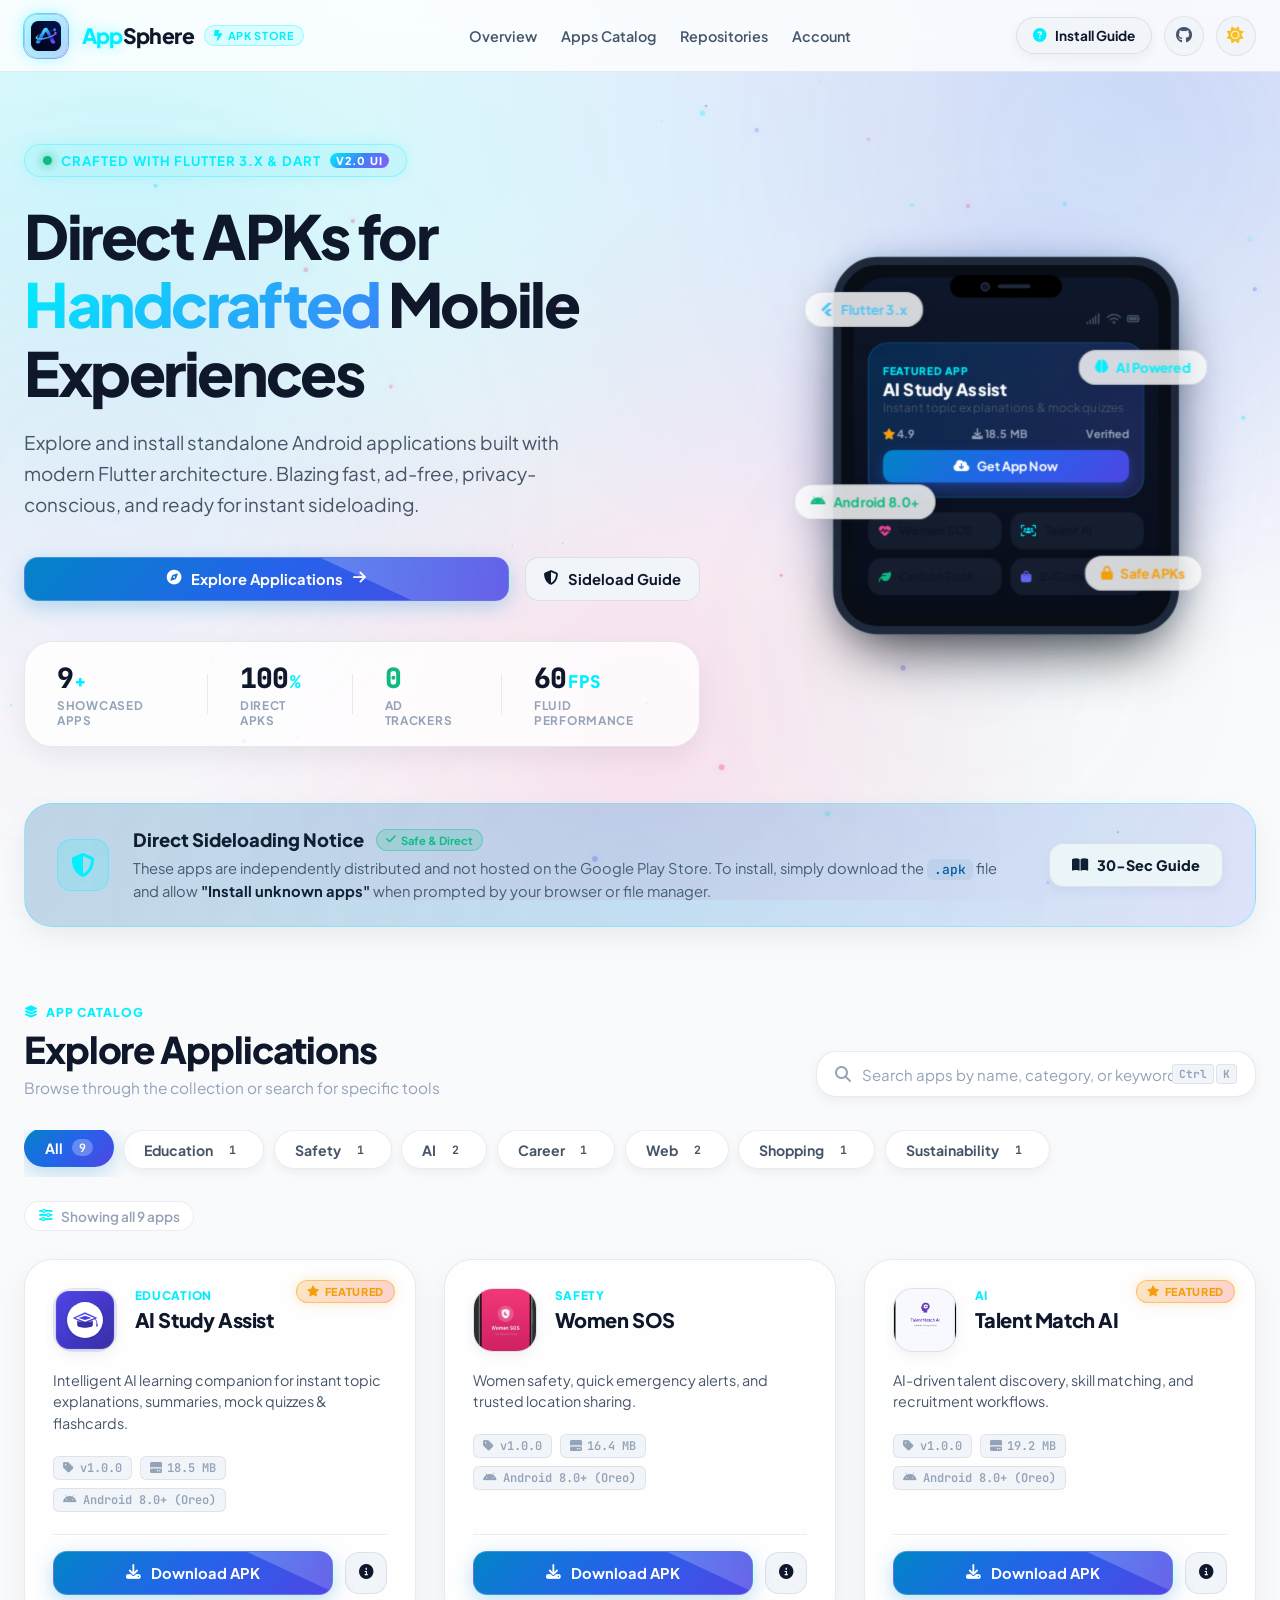
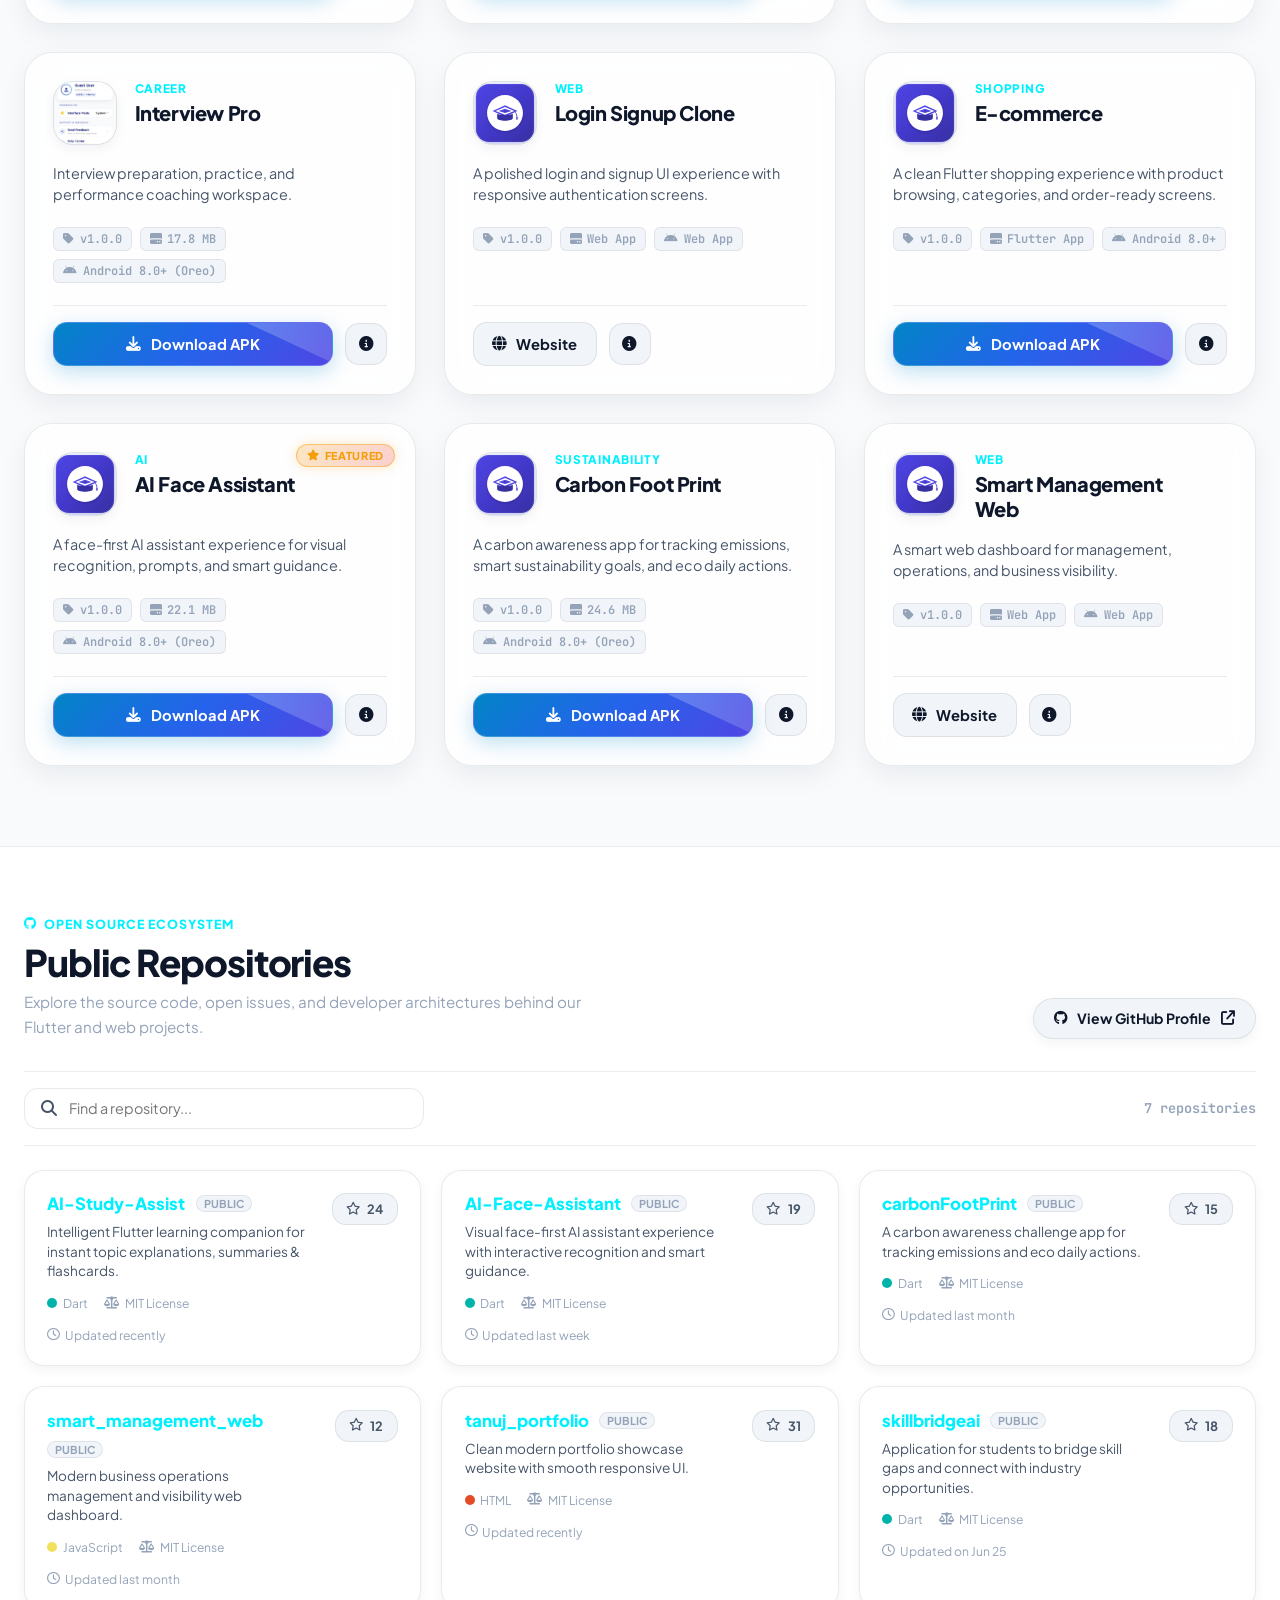
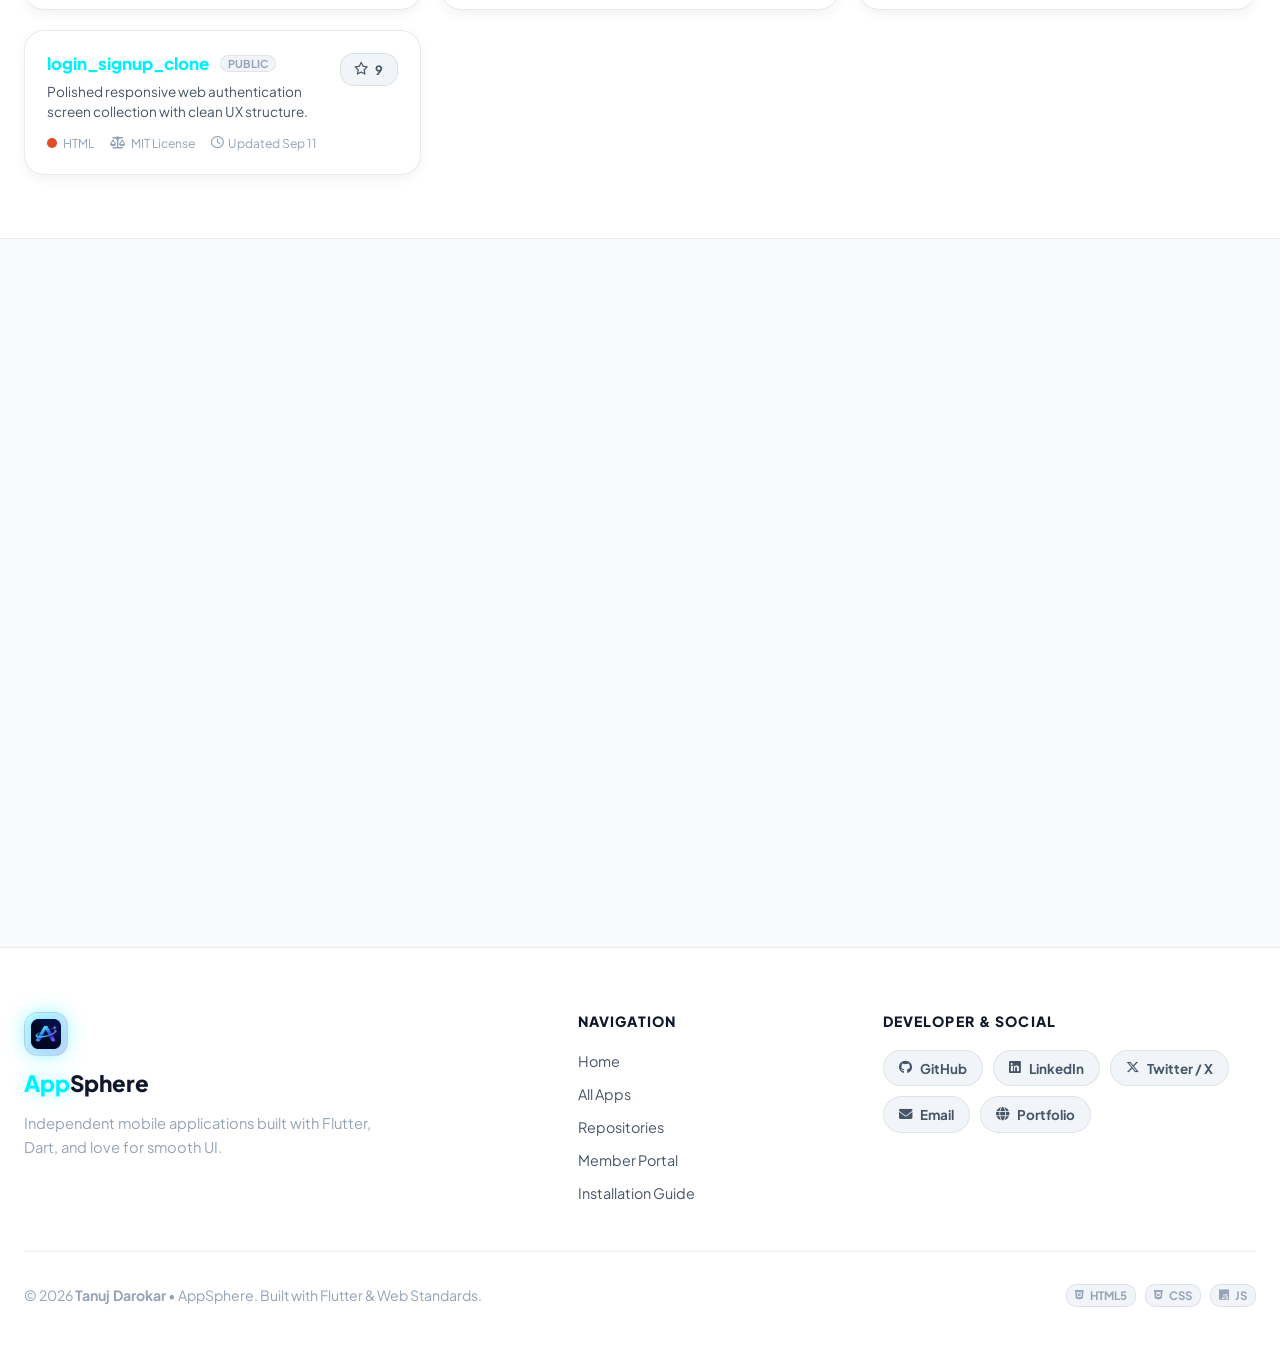
==== commit c90554a1: "resolve small bugs" ====
--- a/index.html
+++ b/index.html
@@ -1,5 +1,5 @@
 <!DOCTYPE html>
-<html lang="en" data-theme="dark">
+<html lang="en" data-theme="light">
 
 <head>
   <meta charset="UTF-8">
--- a/style.css
+++ b/style.css
@@ -14,7 +14,7 @@
   --bg-card-hover: rgba(22, 33, 62, 0.85);
   --bg-glass: rgba(11, 17, 32, 0.72);
   --bg-input: rgba(6, 11, 24, 0.8);
-  
+
   --border-subtle: rgba(255, 255, 255, 0.08);
   --border-card: rgba(255, 255, 255, 0.12);
   --border-glow: rgba(0, 210, 255, 0.45);
@@ -43,8 +43,8 @@
   --gradient-btn-hover: linear-gradient(135deg, #0369a1 0%, #1d4ed8 50%, #4338ca 100%);
   --gradient-card-glow: linear-gradient(135deg, rgba(0, 240, 255, 0.12) 0%, rgba(99, 102, 241, 0.05) 50%, transparent 100%);
   --gradient-mesh: radial-gradient(at 10% 20%, rgba(0, 240, 255, 0.18) 0px, transparent 50%),
-                   radial-gradient(at 90% 10%, rgba(99, 102, 241, 0.2) 0px, transparent 50%),
-                   radial-gradient(at 50% 80%, rgba(236, 72, 153, 0.15) 0px, transparent 50%);
+    radial-gradient(at 90% 10%, rgba(99, 102, 241, 0.2) 0px, transparent 50%),
+    radial-gradient(at 50% 80%, rgba(236, 72, 153, 0.15) 0px, transparent 50%);
 
   /* UI Measurements & Radii */
   --radius-xs: 6px;
@@ -105,7 +105,9 @@
 /* --------------------------------------------------------------------------
    2. Reset & Global Base
    -------------------------------------------------------------------------- */
-*, *::before, *::after {
+*,
+*::before,
+*::after {
   box-sizing: border-box;
   margin: 0;
   padding: 0;
@@ -137,7 +139,8 @@
   text-decoration: none;
 }
 
-button, input {
+button,
+input {
   font-family: inherit;
   border: none;
   outline: none;
@@ -182,15 +185,34 @@
 }
 
 @keyframes gradientShift {
-  0% { background-position: 0% 50%; }
-  100% { background-position: 100% 50%; }
-}
-
-.text-emerald { color: var(--accent-emerald) !important; }
-.text-amber { color: var(--accent-amber) !important; }
-.text-pink { color: var(--accent-pink) !important; }
-.text-cyan { color: var(--accent-cyan) !important; }
-.text-indigo { color: var(--accent-indigo) !important; }
+  0% {
+    background-position: 0% 50%;
+  }
+
+  100% {
+    background-position: 100% 50%;
+  }
+}
+
+.text-emerald {
+  color: var(--accent-emerald) !important;
+}
+
+.text-amber {
+  color: var(--accent-amber) !important;
+}
+
+.text-pink {
+  color: var(--accent-pink) !important;
+}
+
+.text-cyan {
+  color: var(--accent-cyan) !important;
+}
+
+.text-indigo {
+  color: var(--accent-indigo) !important;
+}
 
 .hidden {
   display: none !important;
@@ -263,9 +285,17 @@
 }
 
 @keyframes floatSlow {
-  0% { transform: translate(0, 0) scale(1); }
-  50% { transform: translate(40px, -30px) scale(1.08); }
-  100% { transform: translate(-30px, 35px) scale(0.95); }
+  0% {
+    transform: translate(0, 0) scale(1);
+  }
+
+  50% {
+    transform: translate(40px, -30px) scale(1.08);
+  }
+
+  100% {
+    transform: translate(-30px, 35px) scale(0.95);
+  }
 }
 
 /* --------------------------------------------------------------------------
@@ -347,7 +377,7 @@
   border-radius: inherit;
   border: 1px solid transparent;
   background: linear-gradient(135deg, var(--accent-cyan), var(--accent-violet)) border-box;
-  -webkit-mask: linear-gradient(#fff 0 0) padding-box, linear-gradient(#fff 0 0);
+  mask: linear-gradient(#fff 0 0) padding-box, linear-gradient(#fff 0 0);
   -webkit-mask-composite: xor;
   mask-composite: exclude;
   animation: ringSpin 6s linear infinite;
@@ -355,8 +385,13 @@
 }
 
 @keyframes ringSpin {
-  0% { transform: rotate(0deg); }
-  100% { transform: rotate(360deg); }
+  0% {
+    transform: rotate(0deg);
+  }
+
+  100% {
+    transform: rotate(360deg);
+  }
 }
 
 .brand-text {
@@ -459,7 +494,8 @@
   color: var(--accent-cyan);
 }
 
-.nav-icon-btn, .theme-toggle-btn {
+.nav-icon-btn,
+.theme-toggle-btn {
   width: 40px;
   height: 40px;
   border-radius: var(--radius-full);
@@ -473,7 +509,8 @@
   transition: all var(--transition-spring);
 }
 
-.nav-icon-btn:hover, .theme-toggle-btn:hover {
+.nav-icon-btn:hover,
+.theme-toggle-btn:hover {
   color: var(--text-primary);
   border-color: var(--border-glow);
   background: var(--bg-card-hover);
@@ -548,9 +585,20 @@
 }
 
 @keyframes pulseAnim {
-  0% { transform: scale(0.9); box-shadow: 0 0 0 0 rgba(16, 185, 129, 0.8); }
-  70% { transform: scale(1.15); box-shadow: 0 0 0 10px rgba(16, 185, 129, 0); }
-  100% { transform: scale(0.9); box-shadow: 0 0 0 0 rgba(16, 185, 129, 0); }
+  0% {
+    transform: scale(0.9);
+    box-shadow: 0 0 0 0 rgba(16, 185, 129, 0.8);
+  }
+
+  70% {
+    transform: scale(1.15);
+    box-shadow: 0 0 0 10px rgba(16, 185, 129, 0);
+  }
+
+  100% {
+    transform: scale(0.9);
+    box-shadow: 0 0 0 0 rgba(16, 185, 129, 0);
+  }
 }
 
 .hero-title {
@@ -622,7 +670,8 @@
   letter-spacing: -0.03em;
 }
 
-.stat-plus, .stat-percent {
+.stat-plus,
+.stat-percent {
   font-size: 1.1rem;
   font-weight: 800;
   color: var(--accent-cyan);
@@ -661,8 +710,13 @@
 }
 
 @keyframes heroMockupFloat {
-  0% { transform: translateY(0px) rotateY(-4deg) rotateX(4deg); }
-  100% { transform: translateY(-16px) rotateY(6deg) rotateX(-2deg); }
+  0% {
+    transform: translateY(0px) rotateY(-4deg) rotateX(4deg);
+  }
+
+  100% {
+    transform: translateY(-16px) rotateY(6deg) rotateX(-2deg);
+  }
 }
 
 .device-glow-backdrop {
@@ -871,18 +925,33 @@
 }
 
 @keyframes floatOrbit1 {
-  0% { transform: translateZ(40px) translateY(0px) rotate(0deg); }
-  100% { transform: translateZ(40px) translateY(-14px) rotate(3deg); }
+  0% {
+    transform: translateZ(40px) translateY(0px) rotate(0deg);
+  }
+
+  100% {
+    transform: translateZ(40px) translateY(-14px) rotate(3deg);
+  }
 }
 
 @keyframes floatOrbit2 {
-  0% { transform: translateZ(40px) translateY(0px) rotate(0deg); }
-  100% { transform: translateZ(40px) translateY(12px) rotate(-3deg); }
+  0% {
+    transform: translateZ(40px) translateY(0px) rotate(0deg);
+  }
+
+  100% {
+    transform: translateZ(40px) translateY(12px) rotate(-3deg);
+  }
 }
 
 @keyframes floatOrbit3 {
-  0% { transform: translateZ(40px) translateY(0px) scale(1); }
-  100% { transform: translateZ(40px) translateY(-10px) scale(1.04); }
+  0% {
+    transform: translateZ(40px) translateY(0px) scale(1);
+  }
+
+  100% {
+    transform: translateZ(40px) translateY(-10px) scale(1.04);
+  }
 }
 
 /* --------------------------------------------------------------------------
@@ -953,8 +1022,15 @@
 }
 
 @keyframes pingGlow {
-  0% { transform: scale(1); opacity: 0.8; }
-  100% { transform: scale(1.3); opacity: 0; }
+  0% {
+    transform: scale(1);
+    opacity: 0.8;
+  }
+
+  100% {
+    transform: scale(1.3);
+    opacity: 0;
+  }
 }
 
 .banner-content {
@@ -1714,10 +1790,21 @@
   background: var(--text-muted);
 }
 
-.language-dot.yellow { background: #f1e05a; }
-.language-dot.orange { background: #e34c26; }
-.language-dot.blue { background: #3178c6; }
-.language-dot.teal { background: #00b4ab; }
+.language-dot.yellow {
+  background: #f1e05a;
+}
+
+.language-dot.orange {
+  background: #e34c26;
+}
+
+.language-dot.blue {
+  background: #3178c6;
+}
+
+.language-dot.teal {
+  background: #00b4ab;
+}
 
 .repository-star {
   display: inline-flex;
@@ -1915,8 +2002,15 @@
 }
 
 @keyframes authFormRise {
-  from { opacity: 0; transform: translateY(14px) scale(0.98); }
-  to { opacity: 1; transform: translateY(0) scale(1); }
+  from {
+    opacity: 0;
+    transform: translateY(14px) scale(0.98);
+  }
+
+  to {
+    opacity: 1;
+    transform: translateY(0) scale(1);
+  }
 }
 
 .auth-form-title-row {
@@ -2073,8 +2167,15 @@
 }
 
 @keyframes modalPop {
-  0% { transform: scale(0.92) translateY(20px); opacity: 0; }
-  100% { transform: scale(1) translateY(0); opacity: 1; }
+  0% {
+    transform: scale(0.92) translateY(20px);
+    opacity: 0;
+  }
+
+  100% {
+    transform: scale(1) translateY(0);
+    opacity: 1;
+  }
 }
 
 .modal-close-btn {
@@ -2339,14 +2440,16 @@
 }
 
 /* Features List & Changelog */
-.features-list, .changelog-list {
+.features-list,
+.changelog-list {
   list-style: none;
   display: flex;
   flex-direction: column;
   gap: 0.75rem;
 }
 
-.features-list li, .changelog-list li {
+.features-list li,
+.changelog-list li {
   font-size: 0.92rem;
   color: var(--text-secondary);
   line-height: 1.55;
@@ -2690,13 +2793,27 @@
 }
 
 @keyframes toastSlideIn {
-  from { transform: translateX(-100%); opacity: 0; }
-  to { transform: translateX(0); opacity: 1; }
+  from {
+    transform: translateX(-100%);
+    opacity: 0;
+  }
+
+  to {
+    transform: translateX(0);
+    opacity: 1;
+  }
 }
 
 @keyframes toastSlideOut {
-  from { transform: translateX(0); opacity: 1; }
-  to { transform: translateX(-100%); opacity: 0; }
+  from {
+    transform: translateX(0);
+    opacity: 1;
+  }
+
+  to {
+    transform: translateX(-100%);
+    opacity: 0;
+  }
 }
 
 /* --------------------------------------------------------------------------
@@ -2854,25 +2971,32 @@
     grid-template-columns: 1fr;
     gap: 3rem;
   }
+
   .hero-content {
     text-align: center;
     max-width: 800px;
     margin: 0 auto;
   }
+
   .hero-subtitle {
     margin-left: auto;
     margin-right: auto;
   }
-  .hero-cta-group, .hero-stats {
+
+  .hero-cta-group,
+  .hero-stats {
     justify-content: center;
   }
+
   .auth-container {
     grid-template-columns: 1fr;
     gap: 2rem;
   }
+
   .footer-main {
     grid-template-columns: 1fr 1fr;
   }
+
   .footer-brand {
     grid-column: span 2;
   }
@@ -2882,86 +3006,111 @@
   .header-nav {
     display: none;
   }
+
   .hero-section {
     padding: 3rem 1.25rem 2rem;
   }
+
   .hero-stats {
     padding: 1rem 1.25rem;
     gap: 1.25rem;
     flex-wrap: wrap;
   }
+
   .stat-divider {
     display: none;
   }
+
   .sideload-banner {
     flex-direction: column;
     align-items: flex-start;
   }
+
   .banner-actions {
     width: 100%;
   }
+
   .banner-cta-btn {
     width: 100%;
     justify-content: center;
   }
+
   .catalog-controls {
     max-width: 100%;
   }
+
   .modal-header-hero {
     flex-direction: column;
     align-items: center;
     text-align: center;
   }
-  .modal-badge-row, .modal-header-actions {
+
+  .modal-badge-row,
+  .modal-header-actions {
     justify-content: center;
   }
+
   .metadata-grid {
     grid-template-columns: repeat(2, 1fr);
   }
+
   .modal-dialog-footer {
     flex-direction: column;
     align-items: stretch;
   }
+
   .modal-footer-btns {
     width: 100%;
   }
+
   .modal-footer-btns .btn-primary {
     flex: 1;
   }
+
   .auth-feature-list {
     grid-template-columns: 1fr;
   }
+
   .floating-badge {
     display: none;
   }
 }
 
 @media (max-width: 580px) {
-  .apps-grid, .repository-list {
+
+  .apps-grid,
+  .repository-list {
     grid-template-columns: 1fr;
   }
+
   .footer-main {
     grid-template-columns: 1fr;
     gap: 2rem;
   }
+
   .footer-brand {
     grid-column: span 1;
   }
+
   .metadata-grid {
     grid-template-columns: 1fr;
   }
+
   .screenshot-item {
     width: 170px;
     height: 320px;
   }
+
   .header-actions .btn-text {
     display: none;
   }
+
   .nav-action-btn {
     padding: 0.5rem 0.75rem;
   }
+
   .hero-cta-group .btn-primary,
   .hero-cta-group .btn-secondary {
     width: 100%;
   }
-}
+}
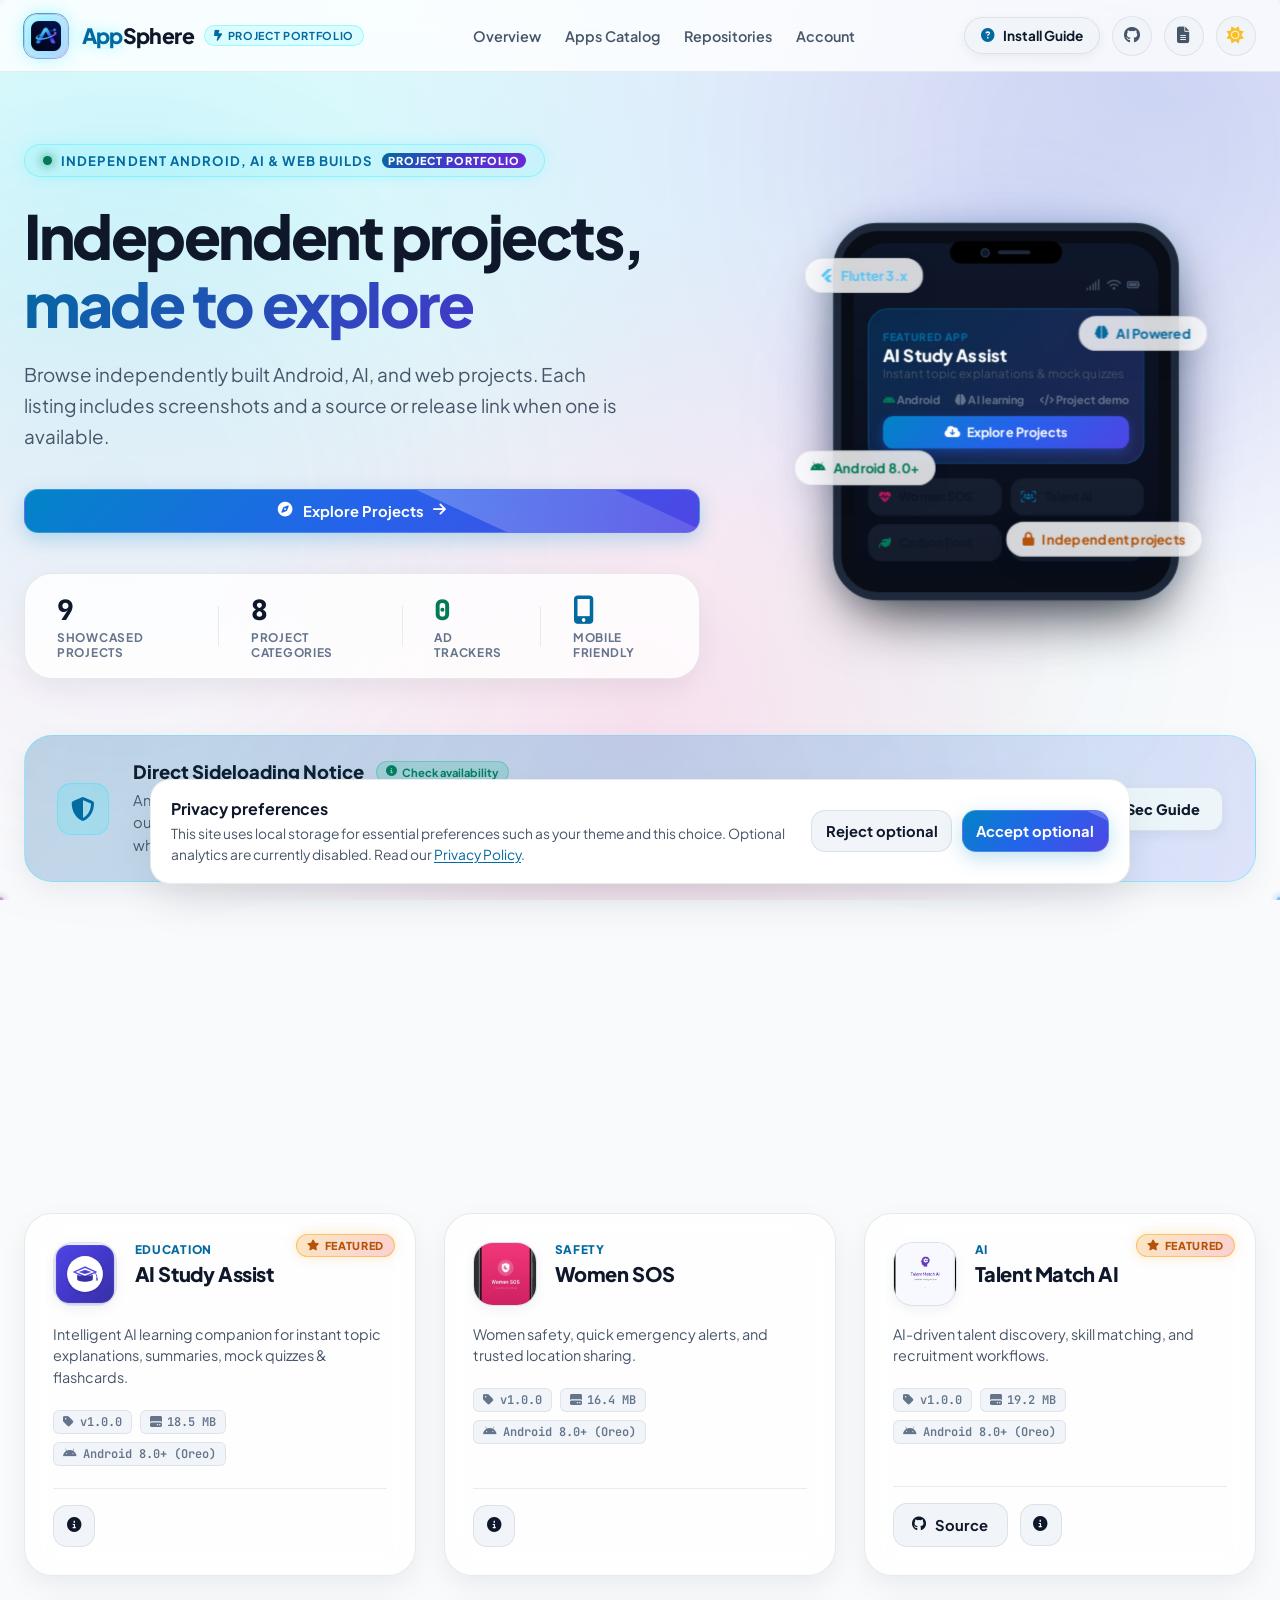
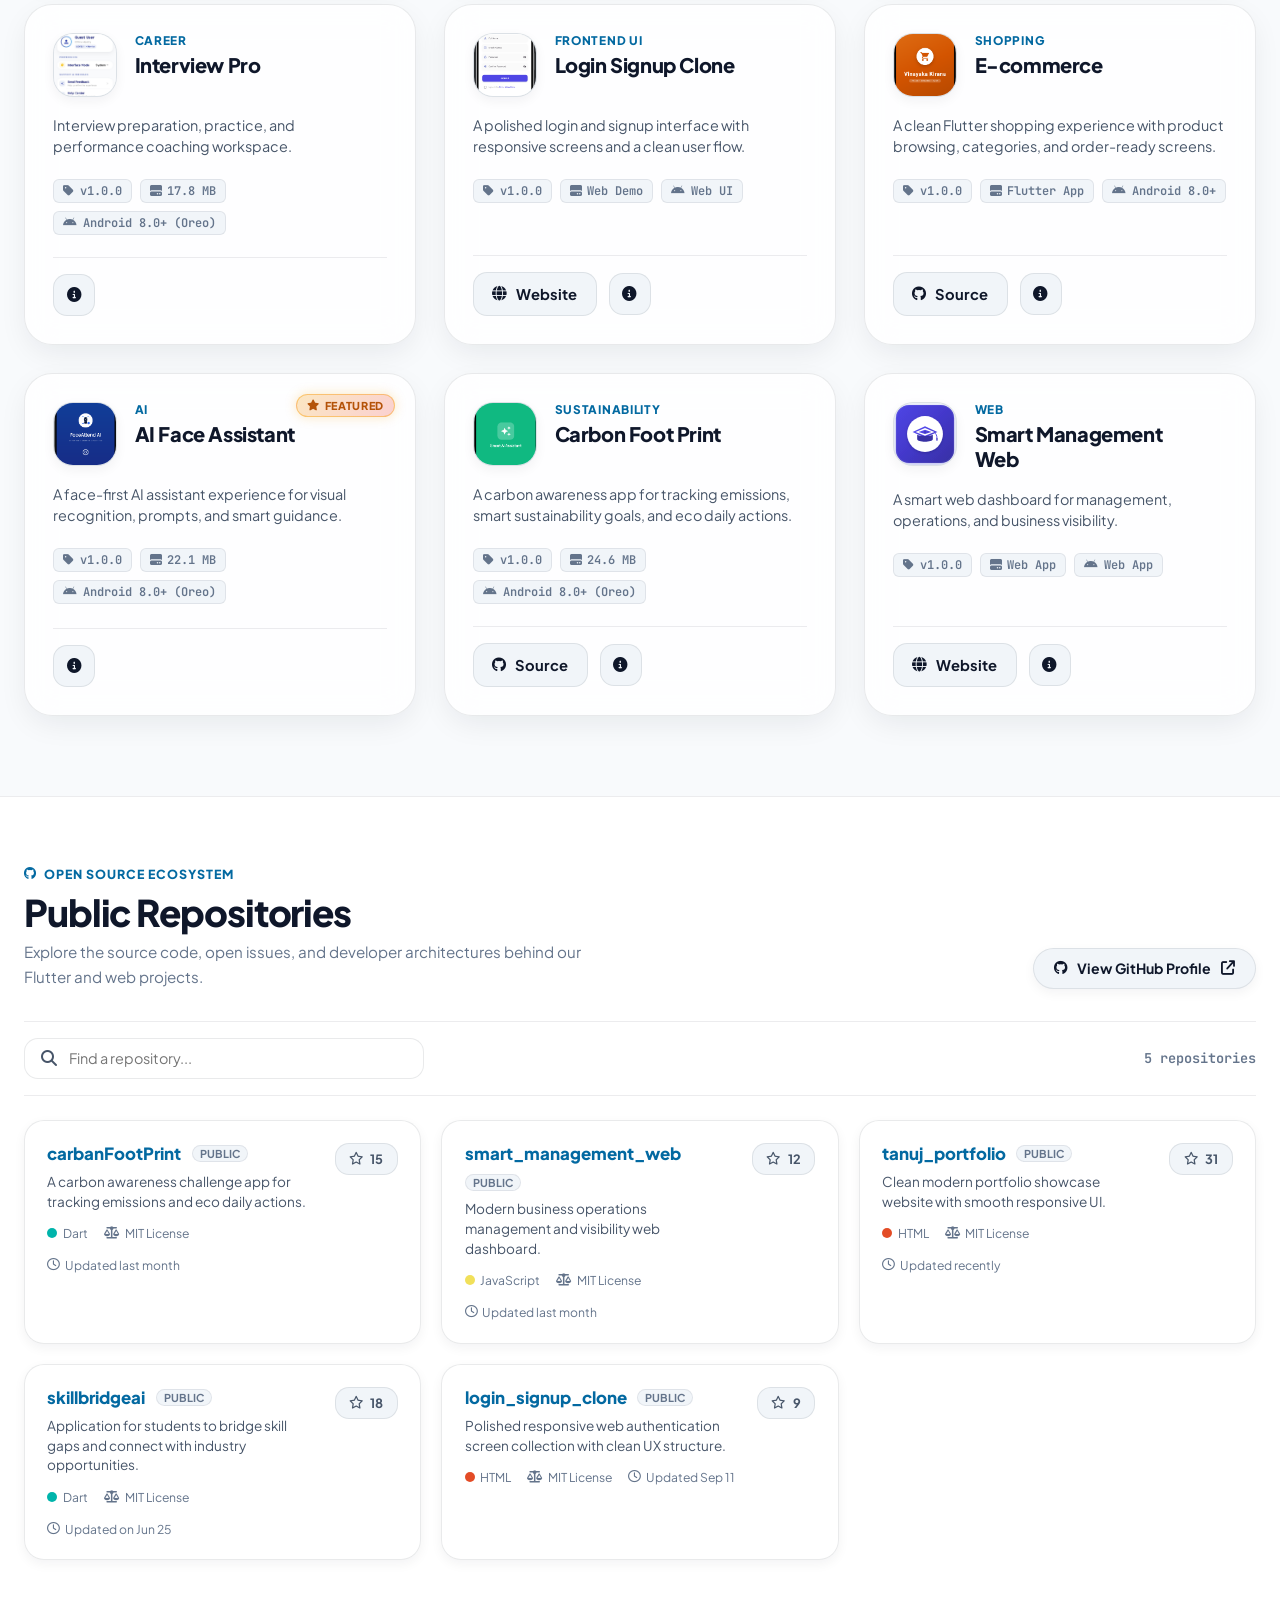
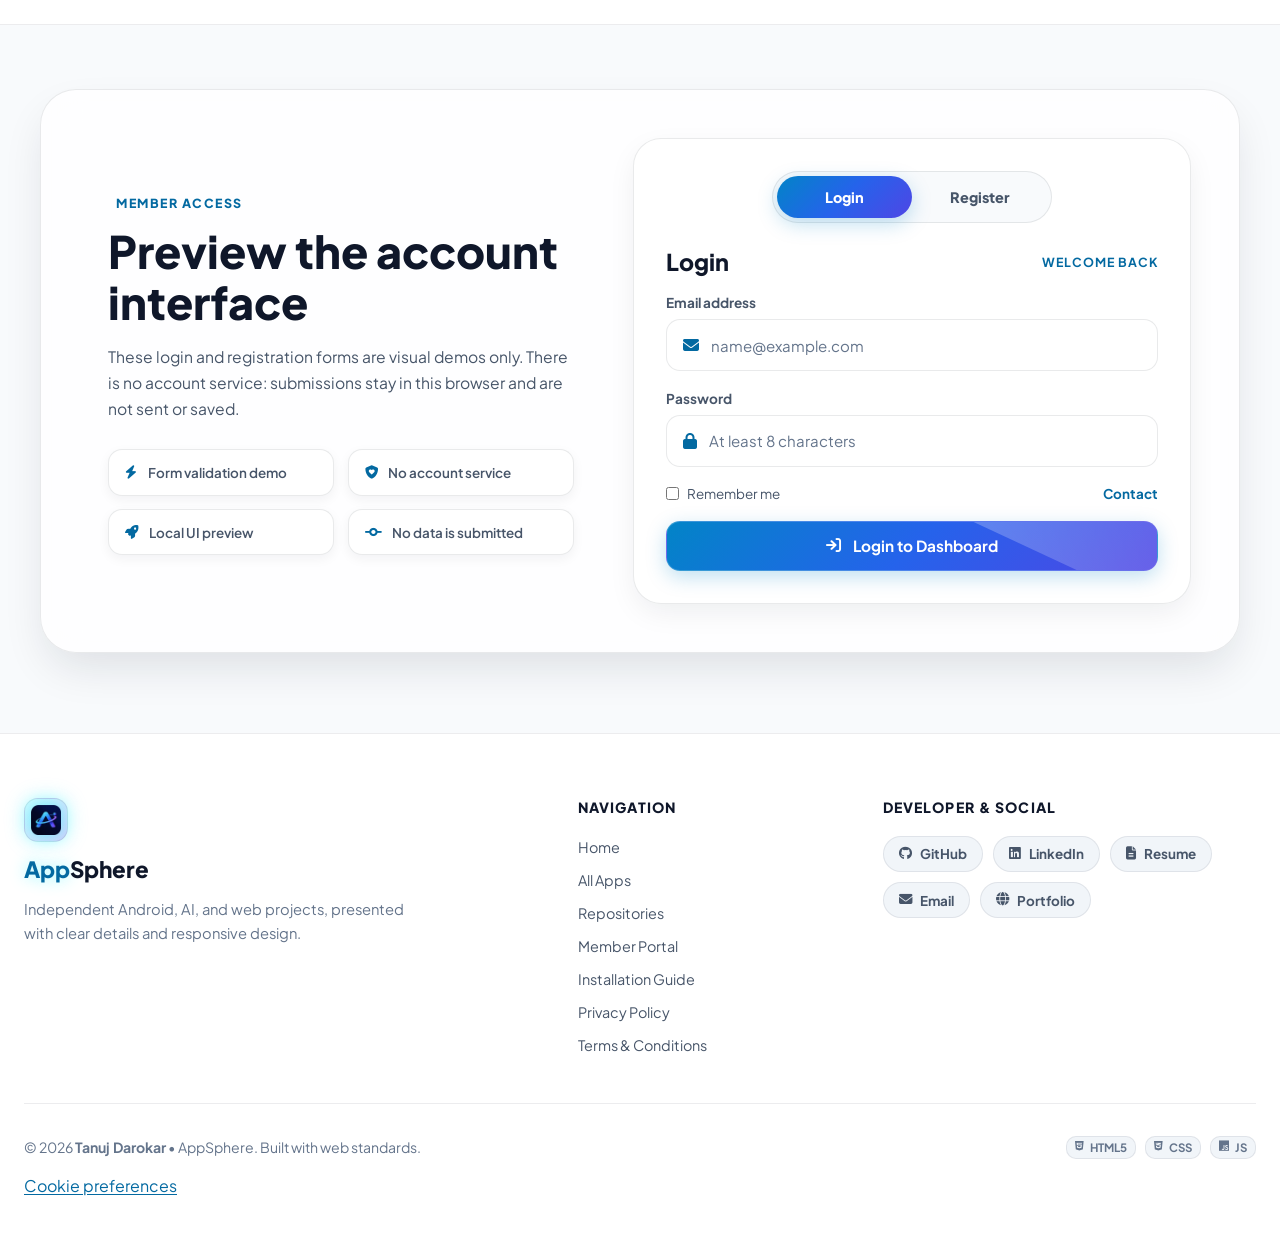
==== commit 86339ee7: "update and resolving some page error and add 404 page,And maosite img also adding into my personal p" ====
--- a/index.html
+++ b/index.html
@@ -6,21 +6,31 @@
   <meta name="viewport" content="width=device-width, initial-scale=1.0">
 
   <!-- Primary SEO Meta Tags -->
-  <title>AppSphere — Independent Flutter Apps &amp; APK Showcase</title>
-  <meta name="title" content="AppSphere — Independent Flutter Apps &amp; APK Showcase">
+  <title>AppSphere | Android, AI &amp; Web Project Showcase</title>
+  <meta name="title" content="AppSphere | Android, AI &amp; Web Project Showcase">
   <meta name="description"
-    content="Discover and download high-quality, open-source and independent Flutter apps for Android. Direct APK releases, feature overviews, and changelogs.">
+    content="Explore Tanuj Darokar's independent Android, AI, and web projects, with app details, screenshots, source code, and release links.">
   <meta name="keywords"
-    content="Flutter, Android APK, Flutter Apps, Direct APK Download, Mobile App Showcase, Open Source Flutter">
+    content="Android app portfolio, AI projects, web projects, Flutter, software project showcase">
   <meta name="author" content="AppSphere">
+  <meta name="theme-color" content="#050811">
+  <link rel="canonical" href="https://tanujdarokar.github.io/hostinng__web_app/">
+  <link rel="icon" type="image/png" href="assets/logo/appsphere-icon-256.png">
 
   <!-- Open Graph / Social Sharing -->
   <meta property="og:type" content="website">
-  <meta property="og:title" content="AppSphere — Independent Flutter Apps &amp; APK Showcase">
-  <meta property="og:description" content="Download direct APK releases of innovative Flutter mobile apps.">
-  <meta property="og:image"
-    content="https://images.unsplash.com/photo-1551650975-87deedd944c3?w=1200&auto=format&fit=crop&q=80">
-  <meta property="twitter:card" content="summary_large_image">
+  <meta property="og:url" content="https://tanujdarokar.github.io/hostinng__web_app/">
+  <meta property="og:title" content="AppSphere | Android, AI &amp; Web Project Showcase">
+  <meta property="og:description"
+    content="Explore independent Android, AI, and web projects, with app details, screenshots, source code, and releases.">
+  <meta property="og:image" content="https://tanujdarokar.github.io/hostinng__web_app/social-preview.png">
+  <meta property="og:image:width" content="1200">
+  <meta property="og:image:height" content="630">
+  <meta name="twitter:card" content="summary_large_image">
+  <meta name="twitter:title" content="AppSphere | Android, AI &amp; Web Project Showcase">
+  <meta name="twitter:description"
+    content="Explore independent Android, AI, and web projects, with app details, screenshots, source code, and releases.">
+  <meta name="twitter:image" content="https://tanujdarokar.github.io/hostinng__web_app/social-preview.png">
 
   <!-- Google Fonts: Plus Jakarta Sans & JetBrains Mono -->
   <link rel="preconnect" href="https://fonts.googleapis.com">
@@ -52,25 +62,30 @@
     <div class="scroll-progress-bar" id="scroll-progress-bar" aria-hidden="true"></div>
 
     <div class="header-container">
-      <a href="#" class="brand-logo" aria-label="AppSphere Home">
+      <a href="#hero" class="brand-logo" aria-label="AppSphere Home">
         <div class="logo-icon-wrap">
-          <img src="assets/logo/hosting_website_logo.png" alt="AppSphere Logo" class="brand-logo-img"
-            onerror="this.onerror=null;this.src='https://images.unsplash.com/photo-1551650975-87deedd944c3?w=160&auto=format&fit=crop&q=80';">
+          <img src="assets/logo/appsphere-icon-256.png" alt="AppSphere logo" class="brand-logo-img" width="256"
+            height="256" decoding="async">
           <span class="logo-glow-ring"></span>
         </div>
         <div class="brand-text">
           <span class="brand-title"><span class="brand-accent">App</span>Sphere</span>
-          <span class="brand-badge"><i class="fa-solid fa-bolt-lightning"></i> APK Store</span>
+          <span class="brand-badge"><i class="fa-solid fa-bolt-lightning"></i> Project Portfolio</span>
         </div>
       </a>
 
-      <nav class="header-nav" aria-label="Main Navigation">
+      <nav class="header-nav" id="header-nav" aria-label="Main Navigation">
         <a href="#hero" class="nav-link">Overview</a>
         <a href="#apps-catalog" class="nav-link">Apps Catalog</a>
         <a href="#repositories-section" class="nav-link">Repositories</a>
         <a href="#auth-panel" class="nav-link">Account</a>
       </nav>
 
+      <button type="button" id="mobile-menu-toggle" class="mobile-menu-toggle" aria-controls="header-nav"
+        aria-expanded="false" aria-label="Open main navigation">
+        <i class="fa-solid fa-bars" aria-hidden="true"></i>
+      </button>
+
       <div class="header-actions">
         <button type="button" id="install-guide-btn" class="nav-action-btn" title="How to install APKs">
           <i class="fa-solid fa-circle-question"></i>
@@ -81,6 +96,10 @@
           class="nav-icon-btn" title="GitHub Profile" aria-label="GitHub profile">
           <span class="sr-only">GitHub profile</span>
           <i class="fa-brands fa-github"></i>
+        </a>
+        <a href="resume.html" class="nav-icon-btn" title="Resume" aria-label="Resume">
+          <span class="sr-only">Resume</span>
+          <i class="fa-solid fa-file-lines"></i>
         </a>
 
         <button type="button" id="theme-toggle" class="theme-toggle-btn" aria-label="Toggle Dark/Light Mode"
@@ -99,45 +118,39 @@
         <div class="hero-content reveal-on-scroll">
           <div class="hero-tag">
             <span class="pulse-dot"></span>
-            <span>Crafted with Flutter 3.x &amp; Dart</span>
-            <span class="hero-tag-badge">v2.0 UI</span>
+            <span>Independent Android, AI &amp; web builds</span>
+            <span class="hero-tag-badge">Project portfolio</span>
           </div>
           <h1 class="hero-title">
-            Direct APKs for <span class="gradient-text animated-gradient">Handcrafted</span> Mobile Experiences
+            Independent projects, <span class="gradient-text animated-gradient">made to explore</span>
           </h1>
           <p class="hero-subtitle">
-            Explore and install standalone Android applications built with modern Flutter architecture. Blazing fast,
-            ad-free, privacy-conscious, and ready for instant sideloading.
+            Browse independently built Android, AI, and web projects. Each listing includes screenshots and a source
+            or release link when one is available.
           </p>
 
           <div class="hero-cta-group">
             <a href="#apps-catalog" class="btn-primary hero-btn-main">
               <i class="fa-solid fa-compass"></i>
-              <span>Explore Applications</span>
+              <span>Explore Projects</span>
               <i class="fa-solid fa-arrow-right"></i>
             </a>
-            <button type="button" id="hero-guide-btn" class="btn-secondary hero-btn-secondary">
-              <i class="fa-solid fa-shield-halved"></i>
-              <span>Sideload Guide</span>
-            </button>
           </div>
 
           <!-- Quick Stats Bar with Counter Animation -->
           <div class="hero-stats">
             <div class="stat-card">
               <div class="stat-value-wrap">
-                <span class="stat-value count-up" data-target="8" id="stat-apps-count">8</span>
-                <span class="stat-plus">+</span>
-              </div>
-              <span class="stat-label">Showcased Apps</span>
+                <span class="stat-value count-up" data-target="9" id="stat-apps-count">9</span>
+              </div>
+              <span class="stat-label">Showcased Projects</span>
             </div>
             <div class="stat-divider"></div>
             <div class="stat-card">
               <div class="stat-value-wrap">
-                <span class="stat-value count-up" data-target="100">100</span>
-                <span class="stat-percent">%</span>
-              </div>
-              <span class="stat-label">Direct APKs</span>
+                <span class="stat-value count-up" data-target="8" id="stat-categories-count">8</span>
+              </div>
+              <span class="stat-label">Project Categories</span>
             </div>
             <div class="stat-divider"></div>
             <div class="stat-card">
@@ -148,11 +161,8 @@
             </div>
             <div class="stat-divider"></div>
             <div class="stat-card">
-              <div class="stat-value-wrap">
-                <span class="stat-value count-up" data-target="60">60</span>
-                <span class="stat-plus">FPS</span>
-              </div>
-              <span class="stat-label">Fluid Performance</span>
+              <span class="stat-value text-cyan"><i class="fa-solid fa-mobile-screen-button" aria-hidden="true"></i></span>
+              <span class="stat-label">Mobile Friendly</span>
             </div>
           </div>
         </div>
@@ -177,7 +187,7 @@
             </div>
             <div class="floating-badge badge-security" data-speed="1.0">
               <i class="fa-solid fa-lock"></i>
-              <span>Safe APKs</span>
+              <span>Independent projects</span>
             </div>
 
             <!-- Sleek Phone Frame with Interactive Screen -->
@@ -203,13 +213,13 @@
                     <p class="phone-app-desc">Instant topic explanations &amp; mock quizzes</p>
                   </div>
                   <div class="phone-stats-mini">
-                    <span><i class="fa-solid fa-star text-amber"></i> 4.9</span>
-                    <span><i class="fa-solid fa-download"></i> 18.5 MB</span>
-                    <span><i class="fa-solid fa-shield-check text-emerald"></i> Verified</span>
+                    <span><i class="fa-brands fa-android text-emerald"></i> Android</span>
+                    <span><i class="fa-solid fa-brain"></i> AI learning</span>
+                    <span><i class="fa-solid fa-code"></i> Project demo</span>
                   </div>
                   <a href="#apps-catalog" class="phone-install-btn">
                     <i class="fa-solid fa-cloud-arrow-down"></i>
-                    <span>Get App Now</span>
+                    <span>Explore Projects</span>
                   </a>
                 </div>
 
@@ -248,12 +258,12 @@
         <div class="banner-content">
           <div class="banner-header">
             <h2 class="banner-title">Direct Sideloading Notice</h2>
-            <span class="banner-badge"><i class="fa-solid fa-check"></i> Safe &amp; Direct</span>
+            <span class="banner-badge"><i class="fa-solid fa-circle-info"></i> Check availability</span>
           </div>
           <p class="banner-desc">
-            These apps are independently distributed and not hosted on the Google Play Store. To install, simply
-            download the <code>.apk</code> file and allow <strong>"Install unknown apps"</strong> when prompted by your
-            browser or file manager.
+            Android APK links appear only when a release is available; projects without one are showcases or source
+            links. APKs are distributed outside Google Play, so check the publisher, permissions, and source before
+            installing and allow <strong>"Install unknown apps"</strong> only when you choose to proceed.
           </p>
         </div>
         <div class="banner-actions">
@@ -367,28 +377,28 @@
       <div class="auth-container reveal-on-scroll tilt-card">
         <div class="auth-intro">
           <span class="auth-kicker"><i class="fa-solid fa-sparkles"></i> Member Access</span>
-          <h2 class="auth-title">Welcome to your workspace</h2>
+          <h2 class="auth-title">Preview the account interface</h2>
           <p class="auth-copy">
-            Log in to manage your apps, projects, and product updates. Create a new account when you are ready to
-            publish.
+            These login and registration forms are visual demos only. There is no account service: submissions stay in
+            this browser and are not sent or saved.
           </p>
 
           <div class="auth-feature-list">
             <div class="auth-feature-item">
               <i class="fa-solid fa-bolt"></i>
-              <span>Fast project access</span>
+              <span>Form validation demo</span>
             </div>
             <div class="auth-feature-item">
               <i class="fa-solid fa-shield-heart"></i>
-              <span>Safe account workflow</span>
+              <span>No account service</span>
             </div>
             <div class="auth-feature-item">
               <i class="fa-solid fa-rocket"></i>
-              <span>Launch-ready dashboard</span>
+              <span>Local UI preview</span>
             </div>
             <div class="auth-feature-item">
               <i class="fa-solid fa-code-commit"></i>
-              <span>Direct APK pipelines</span>
+              <span>No data is submitted</span>
             </div>
           </div>
         </div>
@@ -407,7 +417,11 @@
           </div>
 
           <div class="auth-form-stage">
-            <form class="auth-form active" id="login-form">
+            <form class="auth-form active" id="login-form" aria-label="Demo login form">
+              <div class="form-trap" aria-hidden="true">
+                <label for="login-website">Leave this field empty</label>
+                <input type="text" id="login-website" name="website" tabindex="-1" autocomplete="off">
+              </div>
               <div class="auth-form-title-row">
                 <h3 class="auth-form-title">Login</h3>
                 <span class="auth-small-label">Welcome back</span>
@@ -417,7 +431,8 @@
                 <label class="auth-label" for="login-email">Email address</label>
                 <div class="auth-input-wrap">
                   <i class="fa-solid fa-envelope"></i>
-                  <input type="email" id="login-email" class="auth-input" placeholder="name@example.com" required>
+                  <input type="email" id="login-email" class="auth-input" placeholder="name@example.com" required
+                    autocomplete="username" maxlength="254">
                 </div>
               </div>
 
@@ -425,7 +440,8 @@
                 <label class="auth-label" for="login-password">Password</label>
                 <div class="auth-input-wrap">
                   <i class="fa-solid fa-lock"></i>
-                  <input type="password" id="login-password" class="auth-input" placeholder="••••••••" required>
+                  <input type="password" id="login-password" class="auth-input" placeholder="At least 8 characters"
+                    required minlength="8" maxlength="128" autocomplete="current-password">
                 </div>
               </div>
 
@@ -434,7 +450,7 @@
                   <input type="checkbox">
                   <span>Remember me</span>
                 </label>
-                <a href="#" class="auth-link">Forgot password?</a>
+                <a href="mailto:tanujdarokar@gmail.com?subject=AppSphere%20account%20demo" class="auth-link">Contact</a>
               </div>
 
               <button type="submit" class="btn-primary auth-submit-btn">
@@ -443,7 +459,11 @@
               </button>
             </form>
 
-            <form class="auth-form" id="register-form">
+            <form class="auth-form" id="register-form" aria-label="Demo registration form">
+              <div class="form-trap" aria-hidden="true">
+                <label for="register-website">Leave this field empty</label>
+                <input type="text" id="register-website" name="website" tabindex="-1" autocomplete="off">
+              </div>
               <div class="auth-form-title-row">
                 <h3 class="auth-form-title">Create account</h3>
                 <span class="auth-small-label">Start free</span>
@@ -453,7 +473,8 @@
                 <label class="auth-label" for="register-name">Full name</label>
                 <div class="auth-input-wrap">
                   <i class="fa-solid fa-user"></i>
-                  <input type="text" id="register-name" class="auth-input" placeholder="Your name" required>
+                  <input type="text" id="register-name" class="auth-input" placeholder="Your name" required
+                    minlength="2" maxlength="80" autocomplete="name">
                 </div>
               </div>
 
@@ -461,7 +482,8 @@
                 <label class="auth-label" for="register-email">Email address</label>
                 <div class="auth-input-wrap">
                   <i class="fa-solid fa-envelope"></i>
-                  <input type="email" id="register-email" class="auth-input" placeholder="name@example.com" required>
+                  <input type="email" id="register-email" class="auth-input" placeholder="name@example.com" required
+                    autocomplete="email" maxlength="254">
                 </div>
               </div>
 
@@ -469,15 +491,16 @@
                 <label class="auth-label" for="register-password">Password</label>
                 <div class="auth-input-wrap">
                   <i class="fa-solid fa-lock"></i>
-                  <input type="password" id="register-password" class="auth-input" placeholder="Create a password"
-                    required>
+                  <input type="password" id="register-password" class="auth-input"
+                    placeholder="At least 8 characters" required minlength="8" maxlength="128"
+                    autocomplete="new-password">
                 </div>
               </div>
 
               <div class="auth-options-row">
                 <label class="auth-check">
                   <input type="checkbox" required>
-                  <span>I agree to terms and privacy</span>
+                  <span>I agree to the <a href="terms.html">Terms</a> and <a href="privacy.html">Privacy Policy</a></span>
                 </label>
               </div>
 
@@ -506,30 +529,30 @@
         <div class="modal-header-hero">
           <div class="modal-icon-wrap">
             <img id="modal-app-icon"
-              src="https://images.unsplash.com/photo-1551650975-87deedd944c3?w=160&auto=format&fit=crop&q=80"
-              alt="App Icon" class="modal-app-img" loading="lazy">
+              src="assets/icons/ai-study-assist.svg" alt="Selected app icon" class="modal-app-img" loading="lazy"
+              decoding="async">
           </div>
           <div class="modal-header-details">
             <div class="modal-badge-row">
               <span class="badge-category" id="modal-app-category">Productivity</span>
               <span class="badge-version" id="modal-app-version">v1.0.0</span>
             </div>
-            <h2 class="modal-app-title" id="modal-app-name">App Title</h2>
-            <p class="modal-app-tagline" id="modal-app-tagline">Short tagline here</p>
+            <h2 class="modal-app-title" id="modal-app-name">Project details</h2>
+            <p class="modal-app-tagline" id="modal-app-tagline">Project overview</p>
 
             <!-- Quick Action Buttons in Modal Header -->
             <div class="modal-header-actions">
-              <a href="#" id="modal-download-btn" class="btn-primary" download>
+              <a href="index.html#apps-catalog" id="modal-download-btn" class="btn-primary" download>
                 <i class="fa-solid fa-download"></i>
                 <span>Download APK</span>
                 <span class="btn-subtext" id="modal-download-size">24.5 MB</span>
               </a>
-              <a href="#" id="modal-website-btn" target="_blank" rel="noopener noreferrer"
+              <a href="index.html#apps-catalog" id="modal-website-btn" target="_blank" rel="noopener noreferrer"
                 class="btn-secondary modal-website-link hidden" aria-label="Open project website">
                 <i class="fa-solid fa-globe"></i>
                 <span>Website</span>
               </a>
-              <a href="#" id="modal-github-btn" target="_blank" rel="noopener noreferrer"
+              <a href="https://github.com/Tanujdarokar" id="modal-github-btn" target="_blank" rel="noopener noreferrer"
                 class="btn-secondary modal-repo-link" aria-label="Open source code repository">
                 <i class="fa-brands fa-github"></i>
                 <span>Source Code</span>
@@ -589,7 +612,7 @@
         <div class="modal-section">
           <h3 class="modal-section-title"><i class="fa-solid fa-align-left"></i> About This App</h3>
           <p class="modal-description-text" id="modal-app-description">
-            Full description goes here...
+            Project details and highlights will appear here when the app entry is loaded.
           </p>
         </div>
 
@@ -614,16 +637,16 @@
       <div class="modal-dialog-footer">
         <div class="modal-footer-note">
           <i class="fa-solid fa-circle-check text-emerald"></i>
-          <span>Direct APK from verified build source</span>
+          <span>Release link shown only when available</span>
         </div>
         <div class="modal-footer-btns">
           <button type="button" class="btn-secondary modal-close-trigger" id="modal-bottom-close-btn">Close</button>
-          <a href="#" id="modal-footer-website-btn" target="_blank" rel="noopener noreferrer"
+          <a href="index.html#apps-catalog" id="modal-footer-website-btn" target="_blank" rel="noopener noreferrer"
             class="btn-secondary modal-footer-website-link hidden" aria-label="Open project website">
             <i class="fa-solid fa-globe"></i>
             <span>Website</span>
           </a>
-          <a href="#" id="modal-footer-download-btn" class="btn-primary" download>
+          <a href="index.html#apps-catalog" id="modal-footer-download-btn" class="btn-primary" download>
             <i class="fa-solid fa-download"></i>
             <span>Download APK</span>
           </a>
@@ -655,10 +678,10 @@
           <div class="step-card">
             <div class="step-num">1</div>
             <div class="step-details">
-              <h3 class="step-heading">Download the APK file</h3>
+              <h3 class="step-heading">Find an available APK release</h3>
               <p class="step-body">
-                Click any <strong>"Download APK"</strong> button on this site. Your browser (Chrome, Samsung Internet,
-                Firefox, etc.) will start saving the <code>.apk</code> package to your Downloads folder.
+                When a project has a published APK, its listing will show a <strong>"Download APK"</strong> button.
+                Otherwise use the project's source or web demo link; do not download files from unrelated sources.
               </p>
             </div>
           </div>
@@ -688,7 +711,7 @@
               <h3 class="step-heading">Tap "Install" &amp; Launch</h3>
               <p class="step-body">
                 Press your back button to return to the installer dialog and tap <strong>Install</strong>. Once
-                completed, tap <strong>Open</strong> to start using your new Flutter app!
+                completed, tap <strong>Open</strong> to launch the app.
               </p>
             </div>
           </div>
@@ -696,14 +719,14 @@
 
         <div class="guide-faq">
           <div class="faq-item">
-            <div class="faq-q"><i class="fa-solid fa-shield-check"></i> Is it safe to install these APKs?</div>
-            <div class="faq-a">Yes. These APKs are compiled directly from source code repositories with standard
-              debug/release Android signatures and contain zero spyware or malicious code.</div>
+            <div class="faq-q"><i class="fa-solid fa-shield-halved"></i> Are APKs independently security-audited?</div>
+            <div class="faq-a">No. AppSphere does not independently audit or guarantee linked APKs. Review the
+              publisher, project source, and requested permissions before installing anything.</div>
           </div>
           <div class="faq-item">
             <div class="faq-q"><i class="fa-solid fa-rotate"></i> How do I update to newer versions?</div>
-            <div class="faq-a">Simply download the updated APK from this site and install it over the previous version.
-              Your app data and settings will be preserved automatically.</div>
+            <div class="faq-a">When a project publishes a new APK, follow that project's release instructions. App
+              data behavior depends on the project; do not assume an update will preserve it.</div>
           </div>
         </div>
       </div>
@@ -725,8 +748,7 @@
     </button>
     <div class="lightbox-content">
       <img id="lightbox-img"
-        src="https://images.unsplash.com/photo-1551650975-87deedd944c3?w=800&auto=format&fit=crop&q=80"
-        alt="Screenshot expanded view">
+        src="assets/screenshots/splash.png" alt="Expanded app screenshot" decoding="async">
     </div>
   </div>
 
@@ -751,12 +773,12 @@
       <div class="footer-main">
         <div class="footer-brand">
           <div class="logo-icon-wrap">
-            <img src="assets/logo/hosting_website_logo.png" alt="AppSphere Logo" class="brand-logo-img"
-              onerror="this.onerror=null;this.src='https://images.unsplash.com/photo-1551650975-87deedd944c3?w=160&auto=format&fit=crop&q=80';">
+            <img src="assets/logo/appsphere-icon-256.png" alt="AppSphere logo" class="brand-logo-img" width="256"
+              height="256" loading="lazy" decoding="async">
           </div>
           <span class="footer-brand-title"><span class="brand-accent">App</span>Sphere</span>
           <p class="footer-tagline" id="footer-author-bio">
-            Independent mobile applications built with Flutter, Dart, and love for smooth UI.
+            Independent Android, AI, and web projects, presented with clear details and responsive design.
           </p>
         </div>
 
@@ -767,7 +789,9 @@
             <li><a href="#apps-catalog">All Apps</a></li>
             <li><a href="#repositories-section">Repositories</a></li>
             <li><a href="#auth-panel">Member Portal</a></li>
-            <li><a href="javascript:void(0)" id="footer-guide-link">Installation Guide</a></li>
+            <li><a href="#install-guide-btn" id="footer-guide-link">Installation Guide</a></li>
+            <li><a href="privacy.html">Privacy Policy</a></li>
+            <li><a href="terms.html">Terms &amp; Conditions</a></li>
           </ul>
         </div>
 
@@ -784,9 +808,9 @@
               <i class="fa-brands fa-linkedin"></i>
               <span>LinkedIn</span>
             </a>
-            <a href="https://x.com" target="_blank" rel="noopener noreferrer" class="social-pill" id="footer-tw-link">
-              <i class="fa-brands fa-x-twitter"></i>
-              <span>Twitter / X</span>
+            <a href="resume.html" target="_blank" rel="noopener noreferrer" class="social-pill" id="footer-tw-link">
+              <i class="fa-solid fa-file-lines"></i>
+              <span>Resume</span>
             </a>
             <a href="mailto:tanujdarokar@gmail.com" class="social-pill" id="footer-mail-link">
               <i class="fa-solid fa-envelope"></i>
@@ -804,7 +828,7 @@
       <div class="footer-bottom">
         <div class="footer-copy">
           <p>&copy; <span id="current-year">2026</span> <strong id="footer-author-name">Tanuj Darokar</strong> &bull;
-            AppSphere. Built with Flutter &amp; Web Standards.</p>
+            AppSphere. Built with web standards.</p>
         </div>
         <div class="footer-badges">
           <span class="tech-badge"><i class="fa-brands fa-html5"></i> HTML5</span>
@@ -812,8 +836,23 @@
           <span class="tech-badge"><i class="fa-brands fa-js"></i> JS</span>
         </div>
       </div>
+      <button type="button" class="cookie-settings-link" id="cookie-settings-trigger">Cookie preferences</button>
     </div>
   </footer>
+
+  <section class="cookie-banner hidden" id="cookie-banner" aria-label="Cookie and privacy preferences">
+    <div class="cookie-banner-copy">
+      <h2>Privacy preferences</h2>
+      <p>
+        This site uses local storage for essential preferences such as your theme and this choice. Optional analytics
+        are currently disabled. Read our <a href="privacy.html">Privacy Policy</a>.
+      </p>
+    </div>
+    <div class="cookie-banner-actions">
+      <button type="button" class="btn-secondary" id="cookie-reject-btn">Reject optional</button>
+      <button type="button" class="btn-primary" id="cookie-accept-btn">Accept optional</button>
+    </div>
+  </section>
 
   <!-- Scripts -->
   <script src="apps-data.js"></script>
--- a/style.css
+++ b/style.css
@@ -22,7 +22,7 @@
 
   --text-primary: #f8fafc;
   --text-secondary: #94a3b8;
-  --text-muted: #64748b;
+  --text-muted: #94a3b8;
   --text-inverse: #050811;
 
   /* Vibrant Flutter & Cyber Accents */
@@ -30,15 +30,15 @@
   --flutter-sky: #54c5f8;
   --flutter-cyan: #00d2ff;
   --accent-cyan: #00f0ff;
-  --accent-indigo: #6366f1;
-  --accent-violet: #8b5cf6;
+  --accent-indigo: #818cf8;
+  --accent-violet: #a78bfa;
   --accent-emerald: #10b981;
   --accent-amber: #f59e0b;
   --accent-pink: #ec4899;
 
   /* Dynamic Gradients */
-  --gradient-accent: linear-gradient(135deg, #00f0ff 0%, #3b82f6 50%, #8b5cf6 100%);
-  --gradient-accent-reverse: linear-gradient(135deg, #8b5cf6 0%, #3b82f6 50%, #00f0ff 100%);
+  --gradient-accent: linear-gradient(135deg, #00f0ff 0%, #60a5fa 50%, #a78bfa 100%);
+  --gradient-accent-reverse: linear-gradient(135deg, #a78bfa 0%, #60a5fa 50%, #00f0ff 100%);
   --gradient-btn: linear-gradient(135deg, #0284c7 0%, #2563eb 50%, #4f46e5 100%);
   --gradient-btn-hover: linear-gradient(135deg, #0369a1 0%, #1d4ed8 50%, #4338ca 100%);
   --gradient-card-glow: linear-gradient(135deg, rgba(0, 240, 255, 0.12) 0%, rgba(99, 102, 241, 0.05) 50%, transparent 100%);
@@ -91,9 +91,17 @@
 
   --text-primary: #0f172a;
   --text-secondary: #475569;
-  --text-muted: #94a3b8;
+  --text-muted: #64748b;
   --text-inverse: #ffffff;
-
+  --flutter-cyan: #0369a1;
+  --accent-cyan: #0369a1;
+  --accent-emerald: #047857;
+  --accent-indigo: #4338ca;
+  --accent-pink: #be185d;
+  --accent-amber: #b45309;
+
+  --gradient-accent: linear-gradient(135deg, #0369a1 0%, #4338ca 50%, #6d28d9 100%);
+  --gradient-accent-reverse: linear-gradient(135deg, #6d28d9 0%, #4338ca 50%, #0369a1 100%);
   --gradient-card-glow: linear-gradient(135deg, rgba(2, 132, 199, 0.08) 0%, transparent 70%);
   --shadow-sm: 0 4px 12px rgba(15, 23, 42, 0.05);
   --shadow-md: 0 10px 30px -4px rgba(15, 23, 42, 0.08);
@@ -117,6 +125,7 @@
   font-family: var(--font-main);
   background-color: var(--bg-primary);
   color: var(--text-primary);
+  overflow-x: clip;
   scroll-behavior: smooth;
   -webkit-font-smoothing: antialiased;
   -moz-osx-font-smoothing: grayscale;
@@ -149,6 +158,11 @@
 
 button {
   cursor: pointer;
+}
+
+:focus-visible {
+  outline: 3px solid var(--border-focus);
+  outline-offset: 3px;
 }
 
 img {
@@ -330,6 +344,7 @@
 }
 
 .header-container {
+  position: relative;
   max-width: 1320px;
   margin: 0 auto;
   padding: 0.85rem 1.5rem;
@@ -431,6 +446,19 @@
   display: flex;
   align-items: center;
   gap: 1.5rem;
+}
+
+.mobile-menu-toggle {
+  display: none;
+  width: 42px;
+  height: 42px;
+  align-items: center;
+  justify-content: center;
+  border: 1px solid var(--border-subtle);
+  border-radius: var(--radius-full);
+  background: var(--bg-tertiary);
+  color: var(--text-primary);
+  font-size: 1rem;
 }
 
 .nav-link {
@@ -1704,11 +1732,12 @@
 
 .repository-list {
   display: grid;
-  grid-template-columns: repeat(auto-fill, minmax(380px, 1fr));
+  grid-template-columns: repeat(auto-fit, minmax(min(100%, 380px), 1fr));
   gap: 1.25rem;
 }
 
 .repository-item {
+  min-width: 0;
   background: var(--bg-card);
   border: 1px solid var(--border-card);
   border-radius: var(--radius-lg);
@@ -1730,6 +1759,8 @@
 
 .repository-main {
   flex: 1;
+  min-width: 0;
+  overflow-wrap: anywhere;
 }
 
 .repository-title-row {
@@ -1995,6 +2026,14 @@
   animation: authFormRise 0.35s cubic-bezier(0.16, 1, 0.3, 1) forwards;
 }
 
+.form-trap {
+  position: absolute;
+  left: -10000px;
+  width: 1px;
+  height: 1px;
+  overflow: hidden;
+}
+
 .auth-form.active {
   display: flex;
   flex-direction: column;
@@ -2963,6 +3002,111 @@
   transform: translateY(0);
 }
 
+.legal-page {
+  position: relative;
+  z-index: 1;
+  width: min(100% - 2rem, 900px);
+  min-height: 65vh;
+  margin: 0 auto;
+  padding: clamp(2.5rem, 7vw, 5rem) 0;
+}
+
+.legal-content {
+  display: grid;
+  gap: 1.15rem;
+  color: var(--text-secondary);
+  line-height: 1.75;
+}
+
+.legal-content h1,
+.legal-content h2 {
+  color: var(--text-primary);
+  line-height: 1.2;
+}
+
+.legal-content h1 {
+  margin-bottom: 0.5rem;
+}
+
+.legal-content h2 {
+  margin-top: 1rem;
+  font-size: clamp(1.15rem, 3vw, 1.45rem);
+}
+
+.legal-content a {
+  color: var(--accent-cyan);
+  text-decoration: underline;
+  text-underline-offset: 0.15em;
+}
+
+.not-found-page {
+  display: grid;
+  place-items: center;
+}
+
+.not-found-page .legal-content {
+  justify-items: start;
+}
+
+.cookie-banner {
+  position: fixed;
+  z-index: 250;
+  right: 1rem;
+  bottom: 1rem;
+  left: 1rem;
+  display: flex;
+  align-items: center;
+  justify-content: space-between;
+  gap: 1.25rem;
+  max-width: 980px;
+  margin: 0 auto;
+  padding: 1.1rem 1.25rem;
+  border: 1px solid var(--border-card);
+  border-radius: var(--radius-lg);
+  background: var(--bg-secondary);
+  box-shadow: var(--shadow-lg);
+}
+
+.cookie-banner-copy {
+  display: grid;
+  gap: 0.35rem;
+}
+
+.cookie-banner-copy h2 {
+  font-size: 1rem;
+}
+
+.cookie-banner-copy p {
+  color: var(--text-secondary);
+  font-size: 0.86rem;
+  line-height: 1.5;
+}
+
+.cookie-banner-copy a,
+.cookie-settings-link {
+  color: var(--accent-cyan);
+  text-decoration: underline;
+  text-underline-offset: 0.15em;
+}
+
+.cookie-banner-actions {
+  display: flex;
+  flex-shrink: 0;
+  gap: 0.6rem;
+}
+
+.cookie-banner-actions .btn-primary,
+.cookie-banner-actions .btn-secondary {
+  min-height: 42px;
+  padding: 0.6rem 0.85rem;
+}
+
+.cookie-settings-link {
+  margin-top: 1rem;
+  background: transparent;
+  font: inherit;
+}
+
 /* --------------------------------------------------------------------------
    18. Responsive Media Queries
    -------------------------------------------------------------------------- */
@@ -3003,7 +3147,54 @@
 }
 
 @media (max-width: 768px) {
+  .ambient-glow {
+    display: none;
+  }
+
   .header-nav {
+    display: none;
+    position: absolute;
+    top: calc(100% + 0.5rem);
+    right: 1rem;
+    left: 1rem;
+    flex-direction: column;
+    align-items: stretch;
+    gap: 0.25rem;
+    padding: 0.75rem;
+    border: 1px solid var(--border-card);
+    border-radius: var(--radius-md);
+    background: var(--bg-secondary);
+    box-shadow: var(--shadow-lg);
+  }
+
+  .header-nav.is-open {
+    display: flex;
+  }
+
+  .header-nav .nav-link {
+    padding: 0.75rem;
+  }
+
+  .mobile-menu-toggle {
+    display: inline-flex;
+    flex-shrink: 0;
+  }
+
+  .header-container {
+    gap: 0.6rem;
+    padding-right: 1rem;
+    padding-left: 1rem;
+  }
+
+  .brand-logo {
+    gap: 0.55rem;
+  }
+
+  .brand-title {
+    font-size: 1.1rem;
+  }
+
+  .brand-badge {
     display: none;
   }
 
@@ -3080,7 +3271,7 @@
 
   .apps-grid,
   .repository-list {
-    grid-template-columns: 1fr;
+    grid-template-columns: minmax(0, 1fr);
   }
 
   .footer-main {
@@ -3105,12 +3296,60 @@
     display: none;
   }
 
+  .header-actions {
+    gap: 0.35rem;
+  }
+
+  .header-actions .nav-icon-btn,
+  .header-actions .theme-toggle-btn {
+    width: 36px;
+    height: 36px;
+  }
+
   .nav-action-btn {
-    padding: 0.5rem 0.75rem;
+    width: 36px;
+    height: 36px;
+    justify-content: center;
+    padding: 0;
+  }
+
+  .header-actions .nav-icon-btn[aria-label="Resume"] {
+    display: none;
   }
 
   .hero-cta-group .btn-primary,
   .hero-cta-group .btn-secondary {
     width: 100%;
   }
+
+  .cookie-banner {
+    right: 0.65rem;
+    bottom: 0.65rem;
+    left: 0.65rem;
+    align-items: stretch;
+    flex-direction: column;
+    gap: 0.85rem;
+    padding: 1rem;
+  }
+
+  .cookie-banner-actions {
+    display: grid;
+    grid-template-columns: 1fr 1fr;
+  }
+}
+
+@media (prefers-reduced-motion: reduce) {
+  *,
+  *::before,
+  *::after {
+    scroll-behavior: auto !important;
+    animation-duration: 0.01ms !important;
+    animation-iteration-count: 1 !important;
+    transition-duration: 0.01ms !important;
+  }
+
+  .ambient-canvas,
+  .ambient-glow {
+    display: none;
+  }
 }
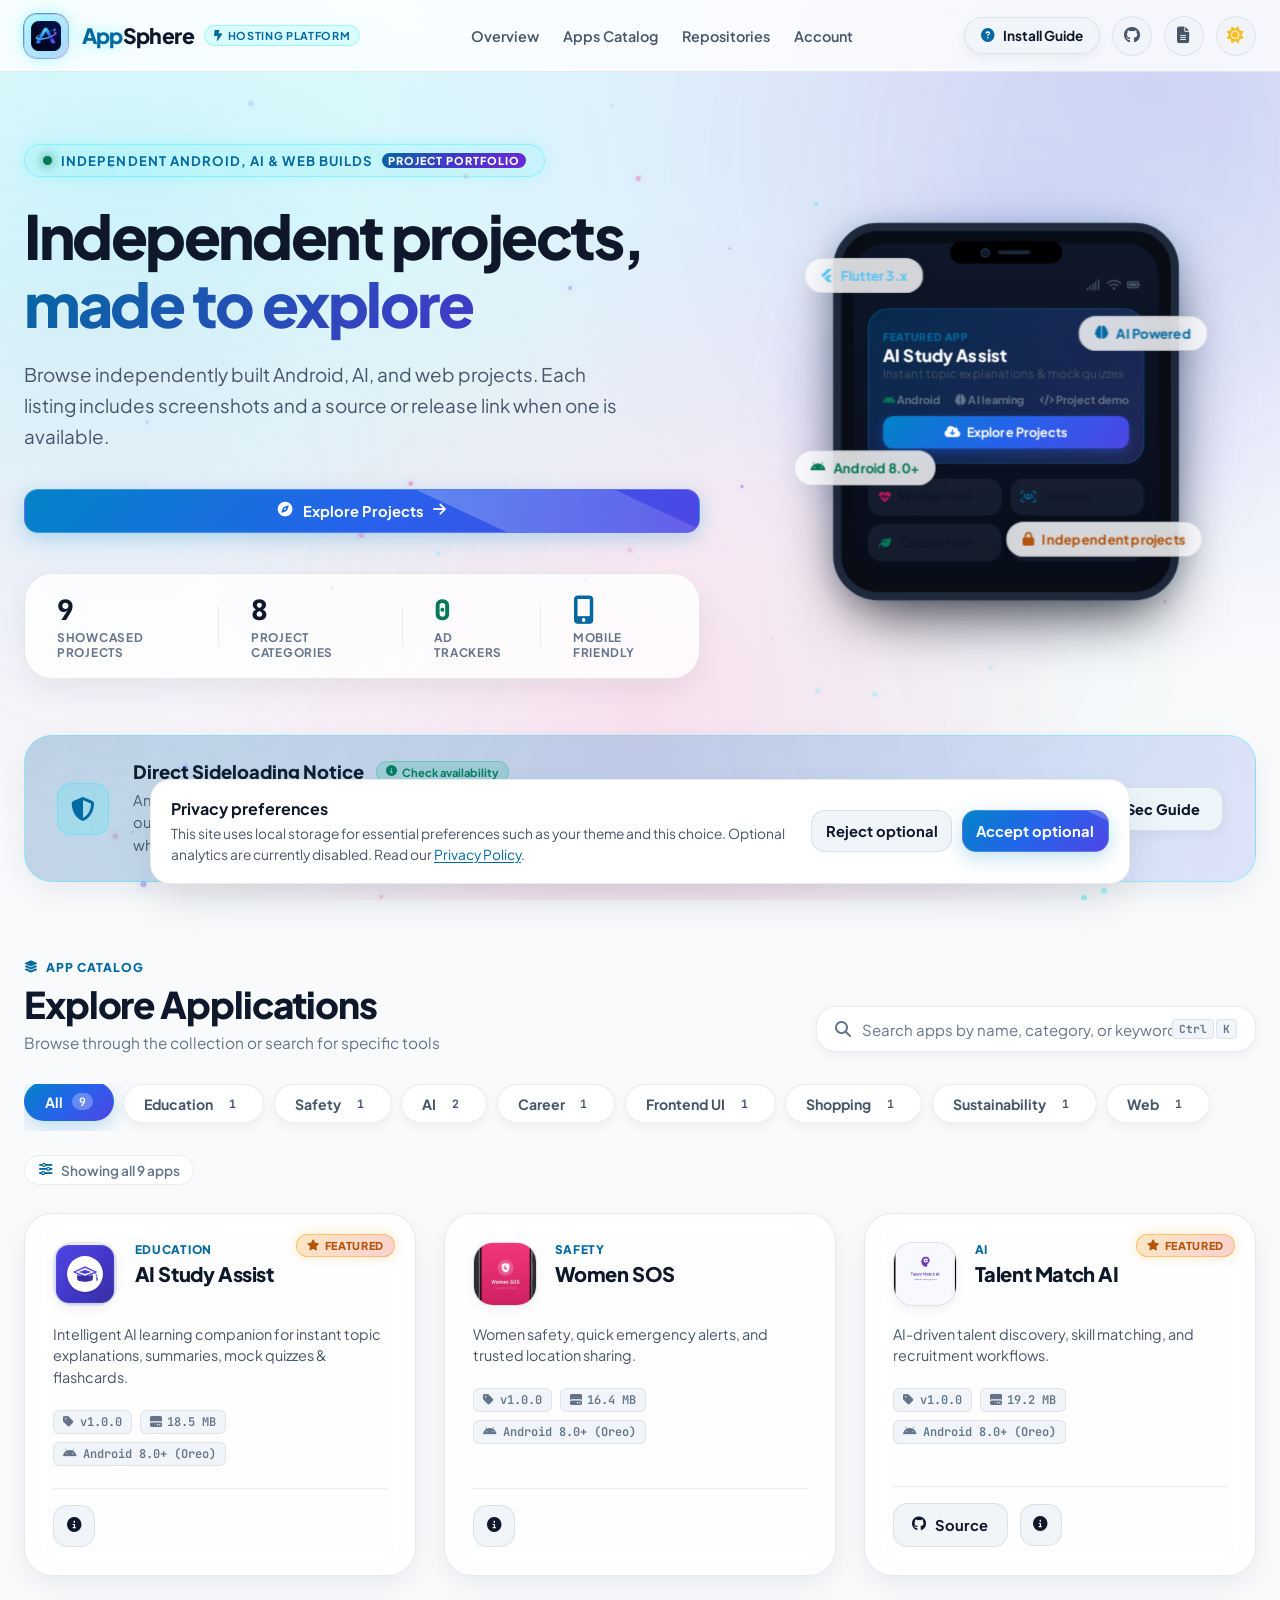
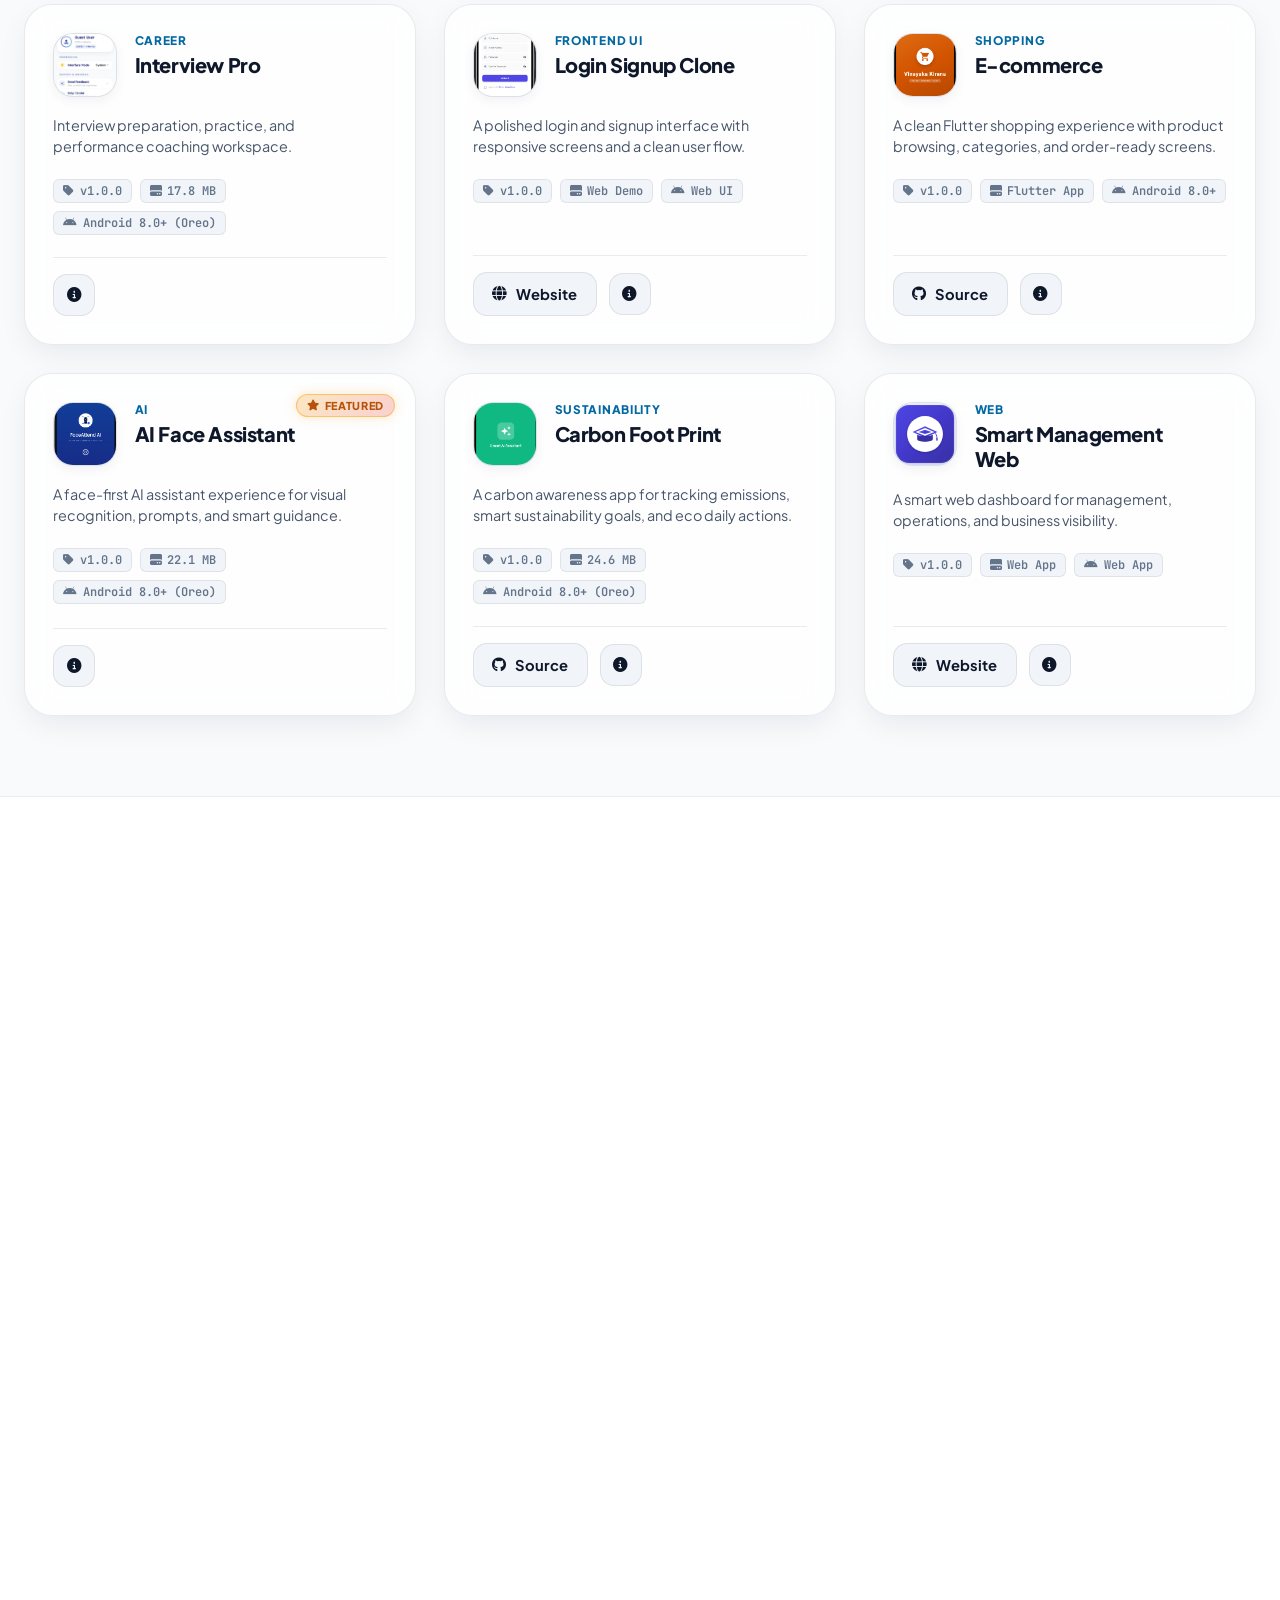
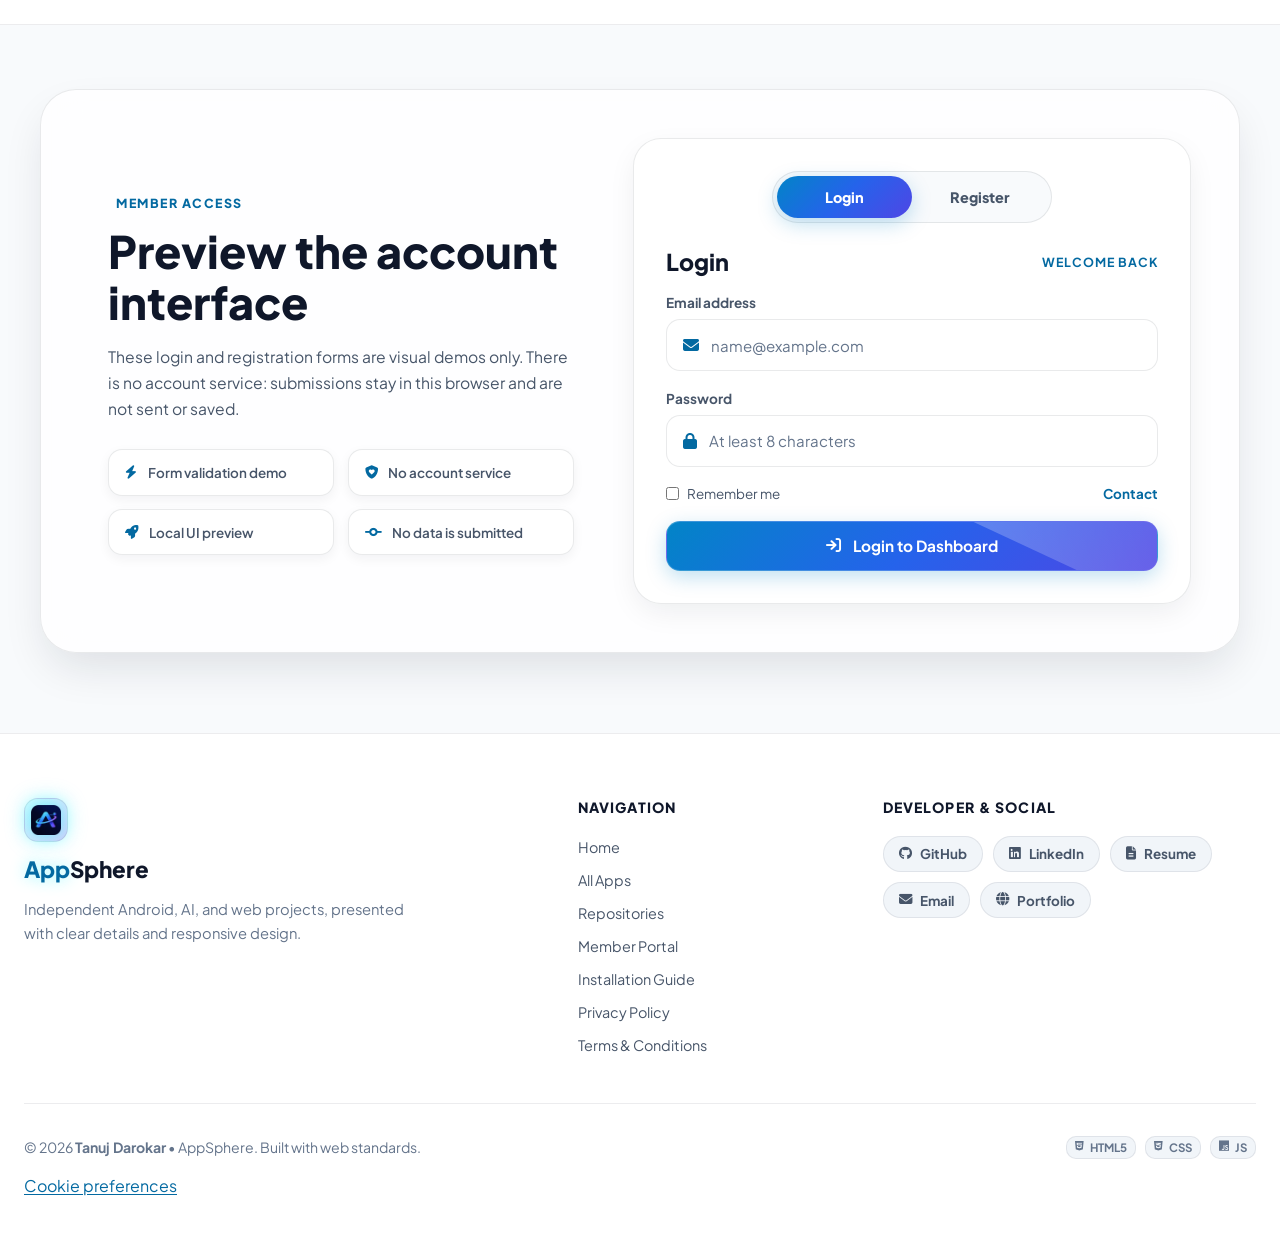
==== commit 4b2739a6: "add one project and also with there hosting link" ====
--- a/index.html
+++ b/index.html
@@ -10,8 +10,7 @@
   <meta name="title" content="AppSphere | Android, AI &amp; Web Project Showcase">
   <meta name="description"
     content="Explore Tanuj Darokar's independent Android, AI, and web projects, with app details, screenshots, source code, and release links.">
-  <meta name="keywords"
-    content="Android app portfolio, AI projects, web projects, Flutter, software project showcase">
+  <meta name="keywords" content="Android app portfolio, AI projects, web projects, Flutter, software project showcase">
   <meta name="author" content="AppSphere">
   <meta name="theme-color" content="#050811">
   <link rel="canonical" href="https://tanujdarokar.github.io/hostinng__web_app/">
@@ -70,7 +69,7 @@
         </div>
         <div class="brand-text">
           <span class="brand-title"><span class="brand-accent">App</span>Sphere</span>
-          <span class="brand-badge"><i class="fa-solid fa-bolt-lightning"></i> Project Portfolio</span>
+          <span class="brand-badge"><i class="fa-solid fa-bolt-lightning"></i>Hosting Platform</span>
         </div>
       </a>
 
@@ -161,7 +160,8 @@
             </div>
             <div class="stat-divider"></div>
             <div class="stat-card">
-              <span class="stat-value text-cyan"><i class="fa-solid fa-mobile-screen-button" aria-hidden="true"></i></span>
+              <span class="stat-value text-cyan"><i class="fa-solid fa-mobile-screen-button"
+                  aria-hidden="true"></i></span>
               <span class="stat-label">Mobile Friendly</span>
             </div>
           </div>
@@ -491,16 +491,16 @@
                 <label class="auth-label" for="register-password">Password</label>
                 <div class="auth-input-wrap">
                   <i class="fa-solid fa-lock"></i>
-                  <input type="password" id="register-password" class="auth-input"
-                    placeholder="At least 8 characters" required minlength="8" maxlength="128"
-                    autocomplete="new-password">
+                  <input type="password" id="register-password" class="auth-input" placeholder="At least 8 characters"
+                    required minlength="8" maxlength="128" autocomplete="new-password">
                 </div>
               </div>
 
               <div class="auth-options-row">
                 <label class="auth-check">
                   <input type="checkbox" required>
-                  <span>I agree to the <a href="terms.html">Terms</a> and <a href="privacy.html">Privacy Policy</a></span>
+                  <span>I agree to the <a href="terms.html">Terms</a> and <a href="privacy.html">Privacy
+                      Policy</a></span>
                 </label>
               </div>
 
@@ -528,9 +528,8 @@
         <!-- Modal App Header -->
         <div class="modal-header-hero">
           <div class="modal-icon-wrap">
-            <img id="modal-app-icon"
-              src="assets/icons/ai-study-assist.svg" alt="Selected app icon" class="modal-app-img" loading="lazy"
-              decoding="async">
+            <img id="modal-app-icon" src="assets/icons/ai-study-assist.svg" alt="Selected app icon"
+              class="modal-app-img" loading="lazy" decoding="async">
           </div>
           <div class="modal-header-details">
             <div class="modal-badge-row">
@@ -747,8 +746,7 @@
       <i class="fa-solid fa-xmark"></i>
     </button>
     <div class="lightbox-content">
-      <img id="lightbox-img"
-        src="assets/screenshots/splash.png" alt="Expanded app screenshot" decoding="async">
+      <img id="lightbox-img" src="assets/screenshots/splash.png" alt="Expanded app screenshot" decoding="async">
     </div>
   </div>
 
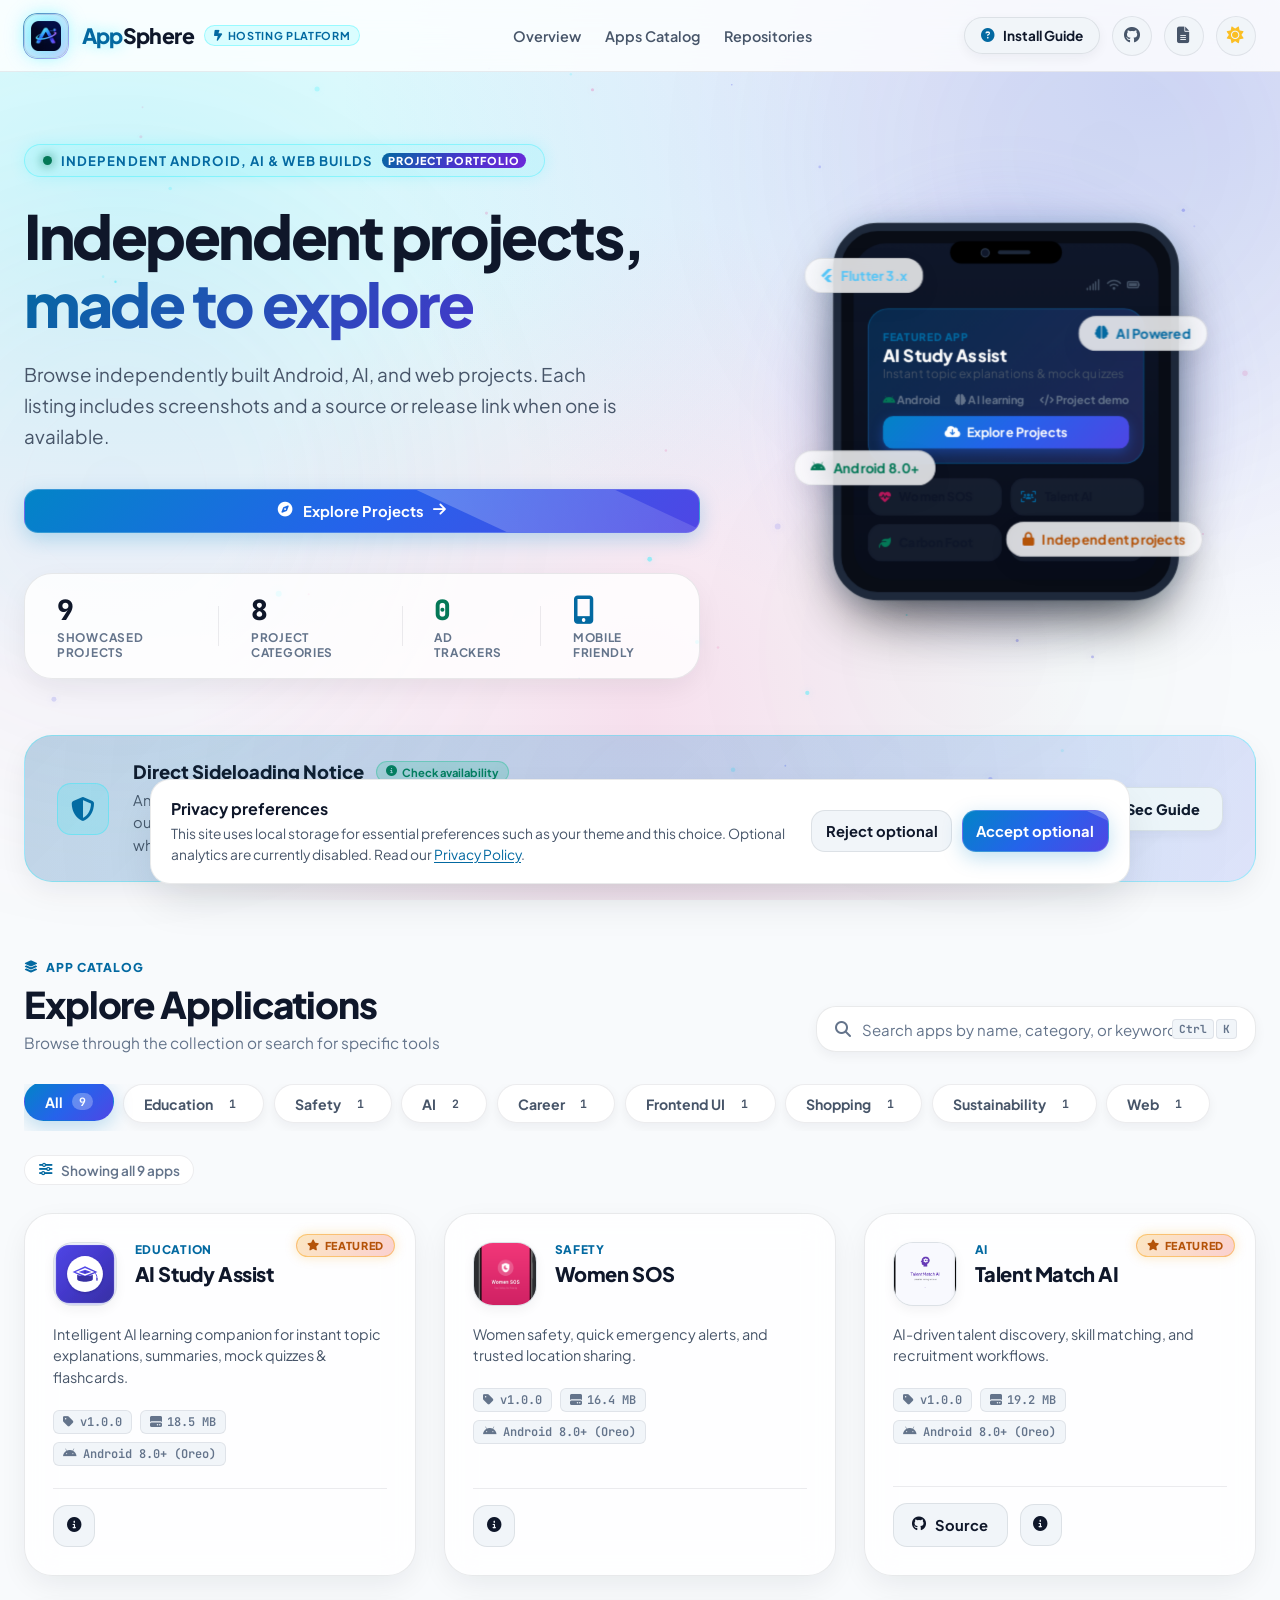
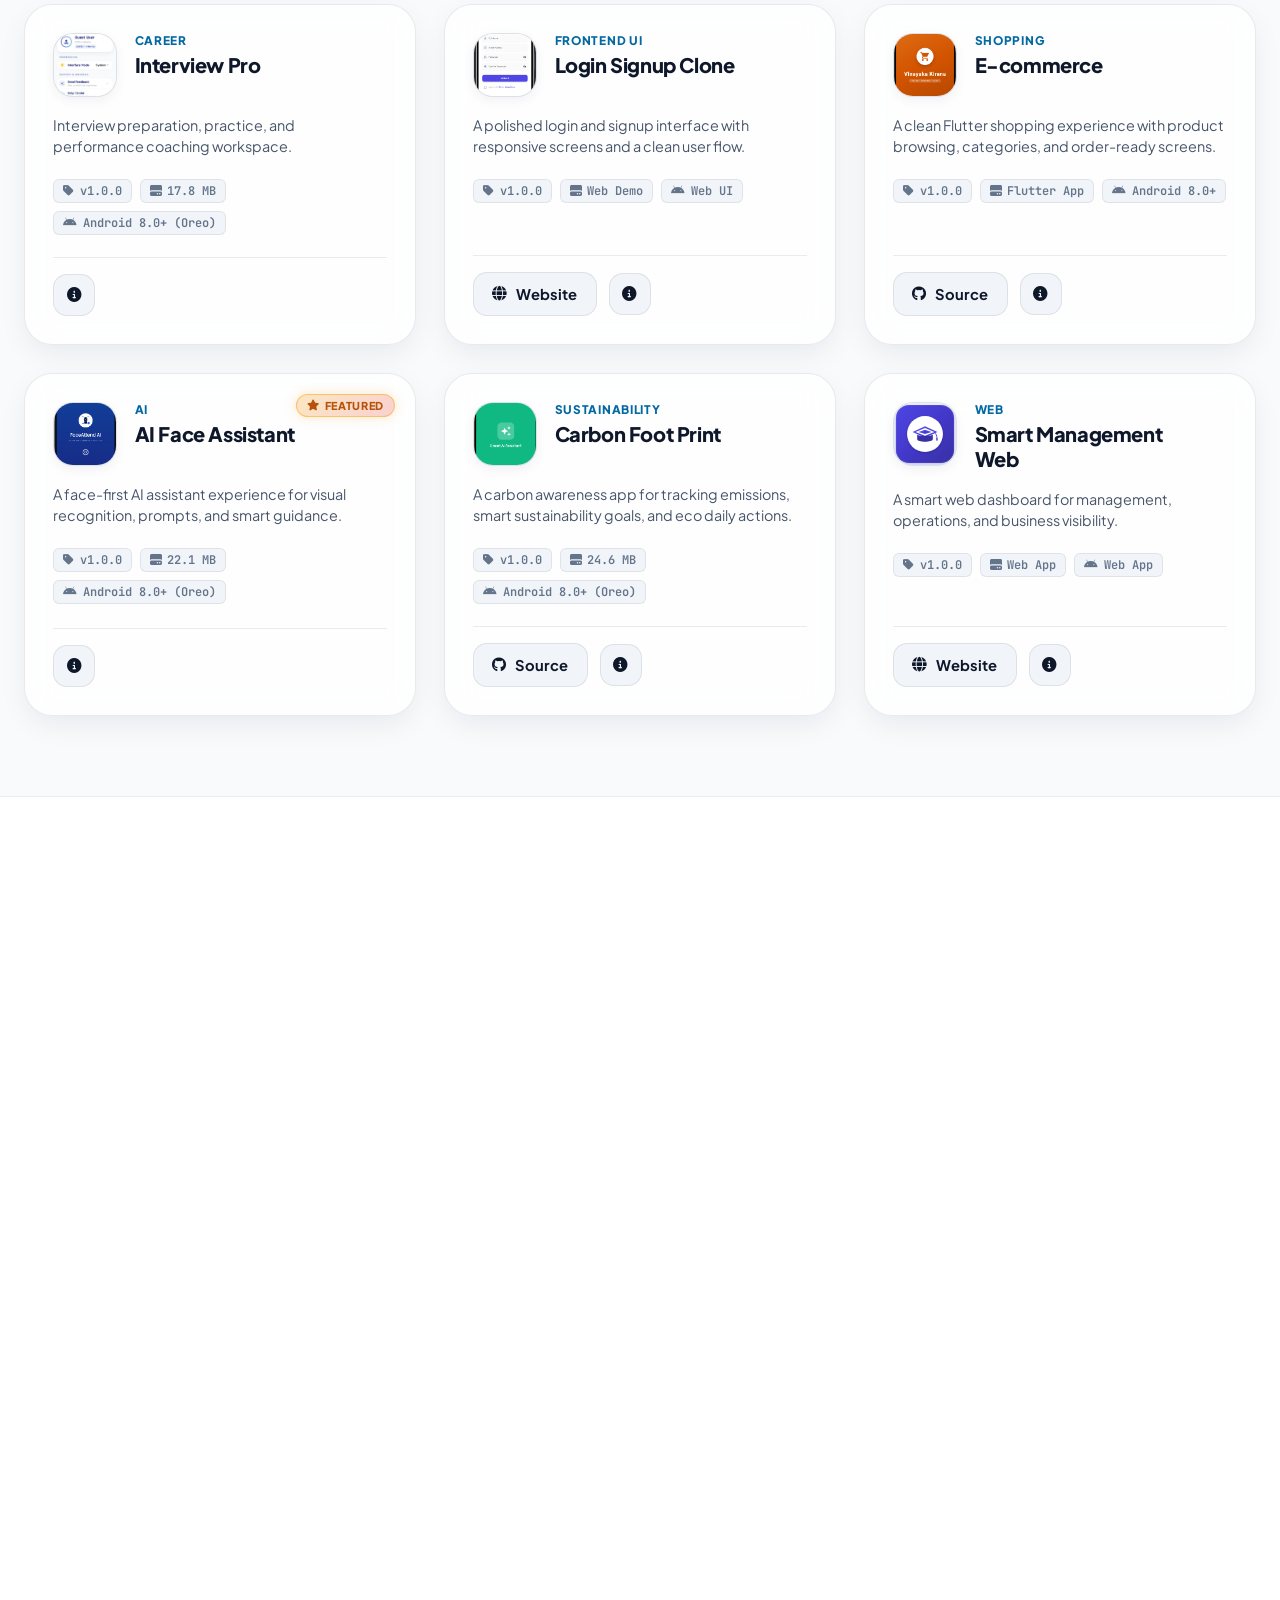
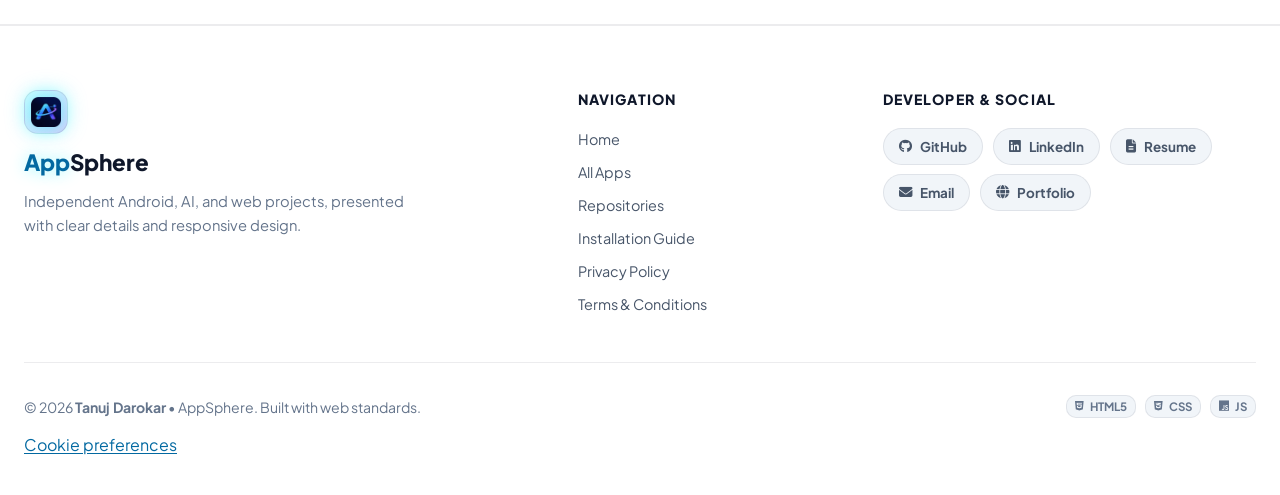
==== commit eb371122: "Remove auth section into this" ====
--- a/index.html
+++ b/index.html
@@ -77,7 +77,6 @@
         <a href="#hero" class="nav-link">Overview</a>
         <a href="#apps-catalog" class="nav-link">Apps Catalog</a>
         <a href="#repositories-section" class="nav-link">Repositories</a>
-        <a href="#auth-panel" class="nav-link">Account</a>
       </nav>
 
       <button type="button" id="mobile-menu-toggle" class="mobile-menu-toggle" aria-controls="header-nav"
@@ -371,148 +370,6 @@
         </div>
       </div>
     </section>
-
-    <!-- Login / Register Auth Panel -->
-    <section class="auth-section" id="auth-panel">
-      <div class="auth-container reveal-on-scroll tilt-card">
-        <div class="auth-intro">
-          <span class="auth-kicker"><i class="fa-solid fa-sparkles"></i> Member Access</span>
-          <h2 class="auth-title">Preview the account interface</h2>
-          <p class="auth-copy">
-            These login and registration forms are visual demos only. There is no account service: submissions stay in
-            this browser and are not sent or saved.
-          </p>
-
-          <div class="auth-feature-list">
-            <div class="auth-feature-item">
-              <i class="fa-solid fa-bolt"></i>
-              <span>Form validation demo</span>
-            </div>
-            <div class="auth-feature-item">
-              <i class="fa-solid fa-shield-heart"></i>
-              <span>No account service</span>
-            </div>
-            <div class="auth-feature-item">
-              <i class="fa-solid fa-rocket"></i>
-              <span>Local UI preview</span>
-            </div>
-            <div class="auth-feature-item">
-              <i class="fa-solid fa-code-commit"></i>
-              <span>No data is submitted</span>
-            </div>
-          </div>
-        </div>
-
-        <div class="auth-card">
-          <div class="auth-card-head">
-            <div class="auth-switch" id="auth-switch">
-              <span class="auth-switch-slider" id="auth-switch-slider"></span>
-              <button type="button" class="auth-switch-btn active" id="login-switch" data-auth-mode="login">
-                <span>Login</span>
-              </button>
-              <button type="button" class="auth-switch-btn" id="register-switch" data-auth-mode="register">
-                <span>Register</span>
-              </button>
-            </div>
-          </div>
-
-          <div class="auth-form-stage">
-            <form class="auth-form active" id="login-form" aria-label="Demo login form">
-              <div class="form-trap" aria-hidden="true">
-                <label for="login-website">Leave this field empty</label>
-                <input type="text" id="login-website" name="website" tabindex="-1" autocomplete="off">
-              </div>
-              <div class="auth-form-title-row">
-                <h3 class="auth-form-title">Login</h3>
-                <span class="auth-small-label">Welcome back</span>
-              </div>
-
-              <div class="auth-field-group">
-                <label class="auth-label" for="login-email">Email address</label>
-                <div class="auth-input-wrap">
-                  <i class="fa-solid fa-envelope"></i>
-                  <input type="email" id="login-email" class="auth-input" placeholder="name@example.com" required
-                    autocomplete="username" maxlength="254">
-                </div>
-              </div>
-
-              <div class="auth-field-group">
-                <label class="auth-label" for="login-password">Password</label>
-                <div class="auth-input-wrap">
-                  <i class="fa-solid fa-lock"></i>
-                  <input type="password" id="login-password" class="auth-input" placeholder="At least 8 characters"
-                    required minlength="8" maxlength="128" autocomplete="current-password">
-                </div>
-              </div>
-
-              <div class="auth-options-row">
-                <label class="auth-check">
-                  <input type="checkbox">
-                  <span>Remember me</span>
-                </label>
-                <a href="mailto:tanujdarokar@gmail.com?subject=AppSphere%20account%20demo" class="auth-link">Contact</a>
-              </div>
-
-              <button type="submit" class="btn-primary auth-submit-btn">
-                <i class="fa-solid fa-arrow-right-to-bracket"></i>
-                <span>Login to Dashboard</span>
-              </button>
-            </form>
-
-            <form class="auth-form" id="register-form" aria-label="Demo registration form">
-              <div class="form-trap" aria-hidden="true">
-                <label for="register-website">Leave this field empty</label>
-                <input type="text" id="register-website" name="website" tabindex="-1" autocomplete="off">
-              </div>
-              <div class="auth-form-title-row">
-                <h3 class="auth-form-title">Create account</h3>
-                <span class="auth-small-label">Start free</span>
-              </div>
-
-              <div class="auth-field-group">
-                <label class="auth-label" for="register-name">Full name</label>
-                <div class="auth-input-wrap">
-                  <i class="fa-solid fa-user"></i>
-                  <input type="text" id="register-name" class="auth-input" placeholder="Your name" required
-                    minlength="2" maxlength="80" autocomplete="name">
-                </div>
-              </div>
-
-              <div class="auth-field-group">
-                <label class="auth-label" for="register-email">Email address</label>
-                <div class="auth-input-wrap">
-                  <i class="fa-solid fa-envelope"></i>
-                  <input type="email" id="register-email" class="auth-input" placeholder="name@example.com" required
-                    autocomplete="email" maxlength="254">
-                </div>
-              </div>
-
-              <div class="auth-field-group">
-                <label class="auth-label" for="register-password">Password</label>
-                <div class="auth-input-wrap">
-                  <i class="fa-solid fa-lock"></i>
-                  <input type="password" id="register-password" class="auth-input" placeholder="At least 8 characters"
-                    required minlength="8" maxlength="128" autocomplete="new-password">
-                </div>
-              </div>
-
-              <div class="auth-options-row">
-                <label class="auth-check">
-                  <input type="checkbox" required>
-                  <span>I agree to the <a href="terms.html">Terms</a> and <a href="privacy.html">Privacy
-                      Policy</a></span>
-                </label>
-              </div>
-
-              <button type="submit" class="btn-primary auth-submit-btn">
-                <i class="fa-solid fa-user-plus"></i>
-                <span>Create Account</span>
-              </button>
-            </form>
-          </div>
-        </div>
-      </div>
-    </section>
   </main>
 
   <!-- App Detail Modal Window with 3D Spring Entrance -->
@@ -786,7 +643,6 @@
             <li><a href="#hero">Home</a></li>
             <li><a href="#apps-catalog">All Apps</a></li>
             <li><a href="#repositories-section">Repositories</a></li>
-            <li><a href="#auth-panel">Member Portal</a></li>
             <li><a href="#install-guide-btn" id="footer-guide-link">Installation Guide</a></li>
             <li><a href="privacy.html">Privacy Policy</a></li>
             <li><a href="terms.html">Terms &amp; Conditions</a></li>
